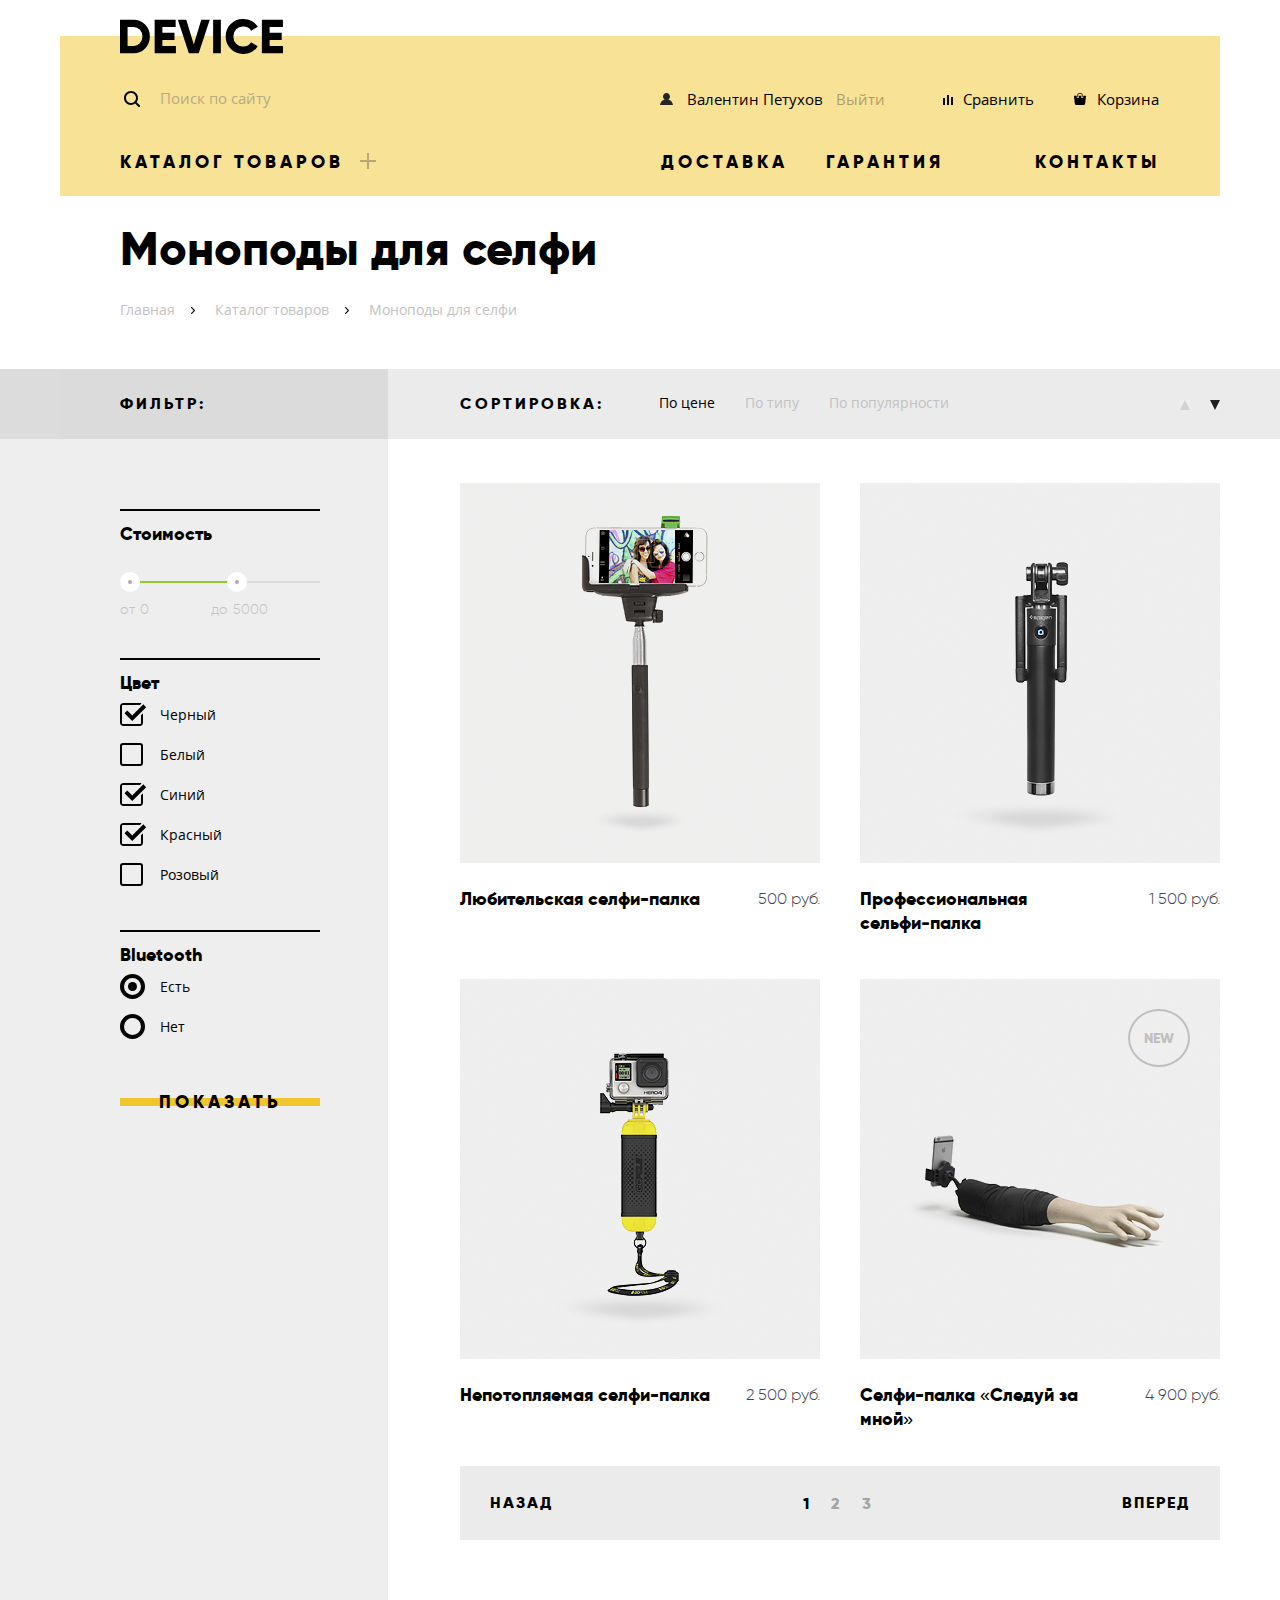
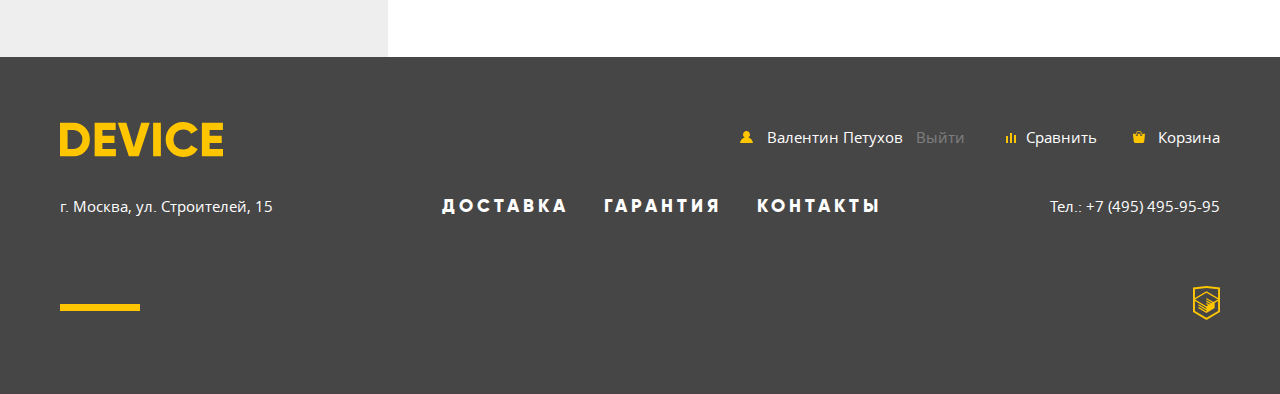
==== inner.html @ afd3cafe "Готовая верстка до PP" ====
<!DOCTYPE html>
<html lang="ru">
	<head>
		<meta charset="UTF-8">
		<meta name="format-detection" content="telephone=no">
		<title>Каталог</title>
		<link rel="stylesheet" href="css/normalize.css">
		<link href="css/style.css" rel="stylesheet">	
	</head>
	<body class="inner-page">
		<div class="wrapper">
			<header class="inner-header">
				<a class="logo" href="index.html"><img src="img/logo.svg" alt="Логотип магазина Device" width="163" height="35"></a>
				<div class="container">
					<div class="search-container">
						<label class="visually-hidden" for="search">Поиск по сайту</label>
						<input class="search" id="search" type="text" placeholder="Поиск по сайту"><!--
						--><a href="#" class="search-button">Найти</a>
					</div>
					<div class="container-1">
						<ul class="user-list">
							<li><a href="#" class="user-name">Валентин Петухов</a></li>
							<li><a href="#" class="logout">Выйти</a></li>
						</ul>
						<a href="#" class="compare">Сравнить</a>
						<a href="#" class="cart">Корзина</a>
					</div>
				</div>
				<nav class="main-nav">
					<ul class="nav-list">
						<li class="nav-item"><a class="first-link">Каталог товаров</a>
							<div class="catalog-container">
								<ul class="catalog-list">
									<li><a href="#">Виртуальная реальность</a></li>
									<li><a href="#">Моноподы для селфи</a></li>
									<li><a href="#">Экшн-камеры</a></li>
								</ul>
								<ul class="catalog-list">
									<li><a href="#">Фитнес-браслеты</a></li>
									<li><a href="#">Умные часы</a></li>
								</ul>
								<ul class="catalog-list">
									<li><a href="#">Квадрокоптеры</a></li>
								</ul>
							</div>
						</li>
						<li class="nav-item"><a href="#">Доставка</a></li>
						<li class="nav-item"><a href="#">Гарантия</a></li>
						<li class="nav-item"><a href="#">Контакты</a></li>
					</ul>
				</nav>
			</header>
		</div>
	<main>
		<div class="wrapper">
			<h1 class="page-title">Моноподы для селфи</h1>
			<ul class="breadcrumbs">
				<li><a href="index.html" class="breadcrumbs-link">Главная</a></li>
				<li><a href="#" class="breadcrumbs-link">Каталог товаров</a></li>
				<li><a class="breadcrumbs-link">Моноподы для селфи</a></li>
			</ul>
		</div>
		<div class="fc-back">
			<div class="fc-container">
					<section class="filter">
							<h2 class="section-title filter-title">Фильтр:</h2>
							<form class="filter-form" action="https://echo.htmlacademy.ru" method="POST">
								<fieldset>
									<legend class="form-legend">Стоимость</legend>
									<div class="range-line">
										<div class="bar"></div>
										<div class="range-toggle range-toggle-min"></div>
										<div class="range-toggle range-toggle-max"></div>
									</div>
									<label class="price-label" for="min-price">от<input class="price-input" id="min-price" type="text" value="0"></label>
									<label class="price-label" for="max-price">до<input class="price-input" id="max-price" type="text" value="5000"></label>
								</fieldset>
								<fieldset>									
									<legend class="form-legend">Цвет</legend>
									<ul class="checkbox-list">
										<li>
											<input type="checkbox" class="visually-hidden filter-input" id="Black" name="Black" checked>
											<label for="Black" class="label-text">Черный</label>
										</li>							
										<li>
											<input type="checkbox" class="visually-hidden filter-input" id="White" name="White">
											<label for="White" class="label-text">Белый</label>
										</li>
										<li>
											<input type="checkbox" class="visually-hidden filter-input" id="Blue" name="Blue" checked>
											<label for="Blue" class="label-text">Синий</label>
										</li>
										<li>
											<input type="checkbox" class="visually-hidden filter-input" id="Red" name="Red" checked>
											<label for="Red" class="label-text">Красный</label>
										</li>
										<li>
											<input type="checkbox" class="visually-hidden filter-input" id="Purple" name="Purple">
											<label for="Purple" class="label-text">Розовый</label>
										</li>
									</ul>
								</fieldset>
								<fieldset>
									<legend class="form-legend">Bluetooth</legend>
									<ul class="radio-list">
										<li>
											<input type="radio" class="visually-hidden filter-input" name="bluetooth" id="yes" value="yes" checked>
											<label for="yes" class="label-text">Есть</label>
										</li>
										<li>
											<input type="radio" class="visually-hidden filter-input" name="bluetooth" id="no" value="no">
											<label for="no" class="label-text">Нет</label>
										</li>
									</ul>
								</fieldset>
								<button class="stylized-elem" type="submit">Показать</button>

							</form>
					</section>
					<section class="products">
						<h2 class="visually-hidden">Каталог</h2>
								<div class="sort-container">
									<h2 class="section-title sort-title">Сортировка:</h2>
									<ul class="sort-list">
										<li><a class="sort-text sort-current">По цене</a></li>
										<li><a class="sort-text">По типу</a></li>
										<li><a class="sort-text">По популярности</a></li>
									</ul>
									<div class="arrow-container">
										<button class="arrow"></button>
										<button class="arrow arrow-down cur-arrow"></button>
									</div>
								</div>
								<ul class="products-list">
									<li class="products-list-item">
										<img src="img/item-1.png" alt="Любительская селфи-палка" width="360" height="380">
										<p>
											<a href="#" class="product-name">Любительская селфи-палка</a>
											<span class="price">500 руб.</span>
										</p>
										<div class="hover-overlay">
											<button type="button" class="stylized-elem">В корзину</button>
											<button type="button" class="hover-overlay-text">Добавить к сравнению</button>
										</div>
									</li>
									<li class="products-list-item">
										<img src="img/item-2.png" alt="Профессиональная сельфи-палка" width="360" height="380">
										<p>
											<a href="#" class="product-name">Профессиональная сельфи&#8209;палка</a>
											<span class="price">1 500 руб.</span>
										</p>
										<div class="hover-overlay">
											<button type="button" class="stylized-elem">В корзину</button>
											<button type="button" class="hover-overlay-text">Добавить к сравнению</button>
										</div>
									</li>
									<li class="products-list-item">
										<img src="img/item-3.png" alt="Непотопляемая селфи-палка" width="360" height="380">
										<p>
											<a href="#" class="product-name">Непотопляемая селфи-палка</a>
											<span class="price">2 500 руб.</span>
										</p>
										<div class="hover-overlay">
											<button type="button" class="stylized-elem">В корзину</button>
											<button type="button" class="hover-overlay-text">Добавить к сравнению</button>
										</div>
									</li>
									<li class="products-list-item new">
										<img src="img/item-4.png" alt="Селфи-палка «Следуй за мной»" width="360" height="380">
										<p>
											<a href="#" class="product-name">Селфи-палка «Следуй за мной»</a>
											<span class="price">4 900 руб.</span>
										</p>
										<div class="hover-overlay">
											<button type="button" class="stylized-elem">В корзину</button>
											<button type="button" class="hover-overlay-text">Добавить к сравнению</button>
										</div>
									</li>
								</ul>
							<div class="page-control-container">
								<button class="page-control-button">Назад</button>
								<ul class="page-control-list">
									<li><a href="#" class="control-text control-text-current">1</a></li>
									<li><a href="#" class="control-text">2</a></li>
									<li><a href="#" class="control-text">3</a></li>
								</ul>
								<button class="page-control-button">Вперед</button>
							</div>


						
					</section>
			</div>
		</div>
	</main>




	<footer class="footer">
		<div class="wrapper">
			<div class="top-row">
				<a href="index.html" class="footer-logo"><img src="img/logo-footer.svg" alt="Логотип магазина Device" width="163" height="35"></a>
				<div class="footer-container">
					<ul class="user-list">
						<li><a href="#" class="user-name">Валентин Петухов</a></li>
						<li><a href="#" class="logout">Выйти</a></li>
					</ul>      
					<a href="#" class="compare-footer footer-text">Сравнить</a>
					<a href="#" class="cart-footer footer-text">Корзина</a>
				</div>
			</div>

			<div class="center-row">
				<address class="footer-text">г. Москва, ул. Строителей, 15</address>
				<ul class="footer-nav">
					<li><a href="#">Доставка</a></li>
					<li><a href="#">Гарантия</a></li>
					<li><a href="#">Контакты</a></li>
				</ul>
				<span class="tel footer-text">Тел.: +7 (495) 495-95-95</span>
			</div>

			<div class="bottom-row">     
				<span class="line"></span>     
				<ul class="social-list">
					<li><a href="#" class="social-item fb">Мы в Facebook</a></li>
					<li><a href="#" class="social-item inst">Мы в Instagram</a></li>
					<li><a href="#" class="social-item tw">Мы в Twitter</a></li>
				</ul>
				<a href="https://htmlacademy.ru/intensive/htmlcss" class="academy-logo"><img src="img/logo-html.svg" alt="Логотип HTML Academy" width="27" height="35"></a>
			</div>
			
		</div>
	</footer>
	<script src="js/script.js"></script>
</body>
</html>
---- css/style.css ----
@font-face {
	font-family: 'gilroyextrabold';
	src: url('../fonts/gilroy/gilroyextrabold-webfont.woff2') format('woff2'),
			 url('../fonts/gilroy/gilroyextrabold-webfont.woff') format('woff');
	font-weight: normal;
	font-style: normal;
}

@font-face {
	font-family: 'gilroylight';
	src: url('../fonts/gilroy/gilroylight-webfont.woff2') format('woff2'),
			 url('../fonts/gilroy/gilroylight-webfont.woff') format('woff');
	font-weight: normal;
	font-style: normal;
}

@font-face {
	font-family: 'open_sanslight';
	src: url('../fonts/sans/opensans-light-webfont.woff2') format('woff2'),
			 url('../fonts/sans/opensans-light-webfont.woff') format('woff');
	font-weight: normal;
	font-style: normal;
}

@font-face {
	font-family: 'open_sansregular';
	src: url('../fonts/sans/opensans-regular-webfont.woff2') format('woff2'),
			 url('../fonts/sans/opensans-regular-webfont.woff') format('woff');
	font-weight: normal;
	font-style: normal;
}

@keyframes shake {
	0%, 100% { transform: translateX(0);}
	10%, 30%, 50%, 70%, 90% {transform: translateX(10px);}
	20%, 40%, 60%, 80% {transform: translateX(-10px);}
}

@keyframes writeus-reveal {
	0% {transform: translateY(2000px);}
	100% {transform: translateY(0);}
}

@keyframes map-reveal {
	0% {transform: translateX(-2000px);}
	60% {transform: translateX(0);}
	80% {transform: translateX(-30px);}
	100% {transform: translateX(0);}
}

img {
	max-width: 100%;
	height: auto;
}

a {
	text-decoration: none;
}

.visually-hidden {
  position: absolute;
  width: 1px;
  height: 1px;
  margin: -1px;
  padding: 0;
  border: 0;
  white-space: nowrap;
  clip-path: inset(100%);
  clip: rect(0 0 0 0);
  overflow: hidden;
}

.wrapper {
	width: 1160px;
	margin: 0 auto;
	padding: 0 20px;
}

.index-body,
.inner-page {
	width: 100%;
	margin: 0;
	padding: 0;
	font-family: "open_sansregular", "Arial", sans-serif;
	font-size: 15px;
	line-height: 30px;
	font-weight: 400;
	color: #464646;
	background-color: #ffffff;
}

.index-header {
	position: relative;
	min-height: 260px;
	margin-top: 36px;
	padding: 0 60px;
	padding-top: 40px;
	background-color: #f7e296;
}

.logo {
	position: absolute;
	top: -17px;
	left: 60px;
}

.logo:hover,
.logo:focus {
	opacity: 0.6;
}

.logo:active {
	opacity: 0.3;
}

.index-header .container {
	display: flex;
	align-items: center;
	margin-bottom: 25px;
}

.container-1 {
	display: flex;
	justify-content: space-between;
	flex-wrap: wrap;
	width: 500px;
	margin-left: auto;
}

.search-container {
	position: relative;
}

.search {
	box-sizing: border-box;
	position: relative;
	width: 440px;
	height: 46px;
	padding: 6px 40px;
	padding-right: 100px;
	font-family: "open_sansregular", "Arial", sans-serif;
	font-size: 15px;
	line-height: 30px;
	font-weight: 400;
	color: #000000;
	background: url(../img/search.svg) 4px 15px no-repeat, transparent;
	border: none;
	border-bottom: 2px solid transparent;
}

.search::-webkit-input-placeholder {
	opacity: 0.5; 
}

.search:-ms-input-placeholder {
	opacity: 0.5; 
}

.search::-moz-placeholder {
	opacity: 0.5; 
}

.search:-moz-placeholder {
	opacity: 0.5; 
}

.search:hover::-webkit-input-placeholder {
	 opacity: 1; 
}

.search:hover:-ms-input-placeholder {
	opacity: 1; 
}

.search:hover::-moz-placeholder {
	opacity: 1; 
}

.search:hover:-moz-placeholder {
	opacity: 1; 
} 

.search-button {
	position: absolute;
	bottom: 0;
	right: 0;
	visibility: hidden;
	display: inline-block;
	padding: 7px 19px;
	color: #000000;
	background: transparent;
	border: 2px solid #000000;
	border-bottom-color: transparent; 
}

.search:focus {
	border-color: #000000;
}

.search:focus + .search-button {
	visibility: visible;
}

.search-button:hover {
	color: #ffffff;
	background: #000000;
}

.search-button:active {
	color: #4d4d4d;
}

.compare {
	position: relative;
	margin-right: 40px;
	margin-left: auto;
	padding: 7px 0 7px 19px;
	padding-left: 20px;
	color: #000000;
}

.compare::before {
	content: "";
	position: absolute;
	top: 18px;
	left: 0;
	width: 10px;
	height: 10px;
	background: url(../img/compare.svg) no-repeat;
}

.enter {
	position: relative;
	padding: 7px 0 7px 19px;
	padding-left: 27px;
	color: #000000;
}

.enter::before {
	content: "";
	position: absolute;
	top: 16px;
	left: 0;
	width: 13px;
	height: 12px;
	background: url(../img/user.svg) no-repeat;
}

.cart {
	font: inherit;
	position: relative;
	padding: 7px 1px 7px 19px;
	padding-left: 23px;
	color: #000000;
}

.cart::before {
	content: "";
	position: absolute;
	top: 16px;
	left: 0;
	width: 12px;
	height: 12px;
	background: url(../img/cart.svg) no-repeat;
}

.container-1 .compare:hover,
.container-1 .cart:hover,
.container-1 .enter:hover,
.container-1 .compare:focus,
.container-1 .cart:focus,
.container-1 .enter:hover {
	opacity: 0.6;
}

.container-1 .compare:active,
.container-1 .cart:active,
.container-1 .enter:hover {
	opacity: 0.3;
}

.nav-list {
	display: flex;
	justify-content: space-between;
	margin: 0;
	padding: 0;
	list-style: none;
}

.nav-item > a {
	margin: 0;
	padding: 0;
	font-family: "gilroyextrabold", "Arial", sans-serif;
	font-size: 18px;
	line-height: 24px;
	font-weight: 400;	
	letter-spacing: 4px;
	text-transform: uppercase;
	color: #000000;
}

.nav-list .nav-item:nth-child(2) {
	margin-left: auto;
	margin-right: 38px;
}

.nav-list .nav-item:last-child {
	margin-left: 91px;
}

.nav-list .first-link {
	position: relative;
	padding-right: 32px;
	cursor: pointer;
}

.nav-list .first-link::before {
	content: "";
	position: absolute;
	top: 8px;
	right: 0;
	width: 16px;
	height: 2px;
	background-color: #b8a974;
}

.nav-list .first-link::after {
	content: "";
	position: absolute;
	top: 8px;
	right: 0;
	width: 16px;
	height: 2px;
	background-color: #b8a974;
	transform: rotate(90deg);
}

.nav-list .nav-item {
	position: relative;
}

.catalog-container {
	box-sizing: border-box;
	display: none;
	/* display: flex; */
	flex-wrap: wrap;
	position: absolute;
	top: 39px;
	left: -60px;
	width: 1160px;
	margin: 0;
	padding: 0 59px 40px 59px;
	background: #f7e296;
	z-index: 10;
}

.catalog-container-show {
	display: flex;
}

/* .first-link:hover + .catalog-container, */
.catalog-container:hover {
	/* display: none; */
	/* background: red; */
}

.catalog-list {
	margin: 0;
	margin-right: 60px;
	padding: 0;
	list-style: none;
}

.catalog-list a {
	margin: 0;
	padding: 0;	
	font-size: 15px;
	line-height: 36px;
	font-weight: 400;
	color: #000000;
	text-transform: none;
}

.nav-list a:hover,
.nav-list a:focus {
	opacity: 0.5;
}

.nav-list a:active {
	opacity: 0.2;
}

.slider-wrapper {	
	position: relative;
	padding-top: 480px;
}

.slider {
	position: absolute;
	top: -95px;
	left: 20px;
	width: 1160px;
	min-height: 490px;
}

.slider-list {
	margin: 0;
	padding: 0;
}



.slider-item {
	display: none;
	justify-content: space-between;
	align-items: flex-start;
	padding: 0 60px;
}

.slider-item:last-child .slider-img	{
	padding-top: 45px;
}

.slider-content	{
	position: relative;
	width: 500px;
	/* margin-left: auto; */
}

.slider-content::before {
	content: "";
	position: absolute;
	top: 20px;
	left: 0;
	width: 100px;
	height: 7px;
	background-color: #ffffff;
}

.slide-number {
	position: absolute;
	top: -30px;
	right: -5px;
	margin: 0;
	padding: 0;
	font-family: "gilroyextrabold", "Arial", sans-serif;
	font-size: 179px;
	line-height: 179px;
	font-weight: 400;
	color: #ffffff;
}

.slider-controls {
	position: absolute;
	bottom: 165px;
	right: 80px;
	/* z-index: 1; */
}

.slider-indicator {
	box-sizing: border-box;
	display: inline-block;
	position: relative;
	width: 12px;
	height: 12px;
	font-size: 0;
	background: #ffffff;
	border: 1px solid #000000;
	border-radius: 50%;
	cursor: pointer;
}

#slide-1:checked ~ .slider-controls .slider-indicator:nth-child(1)::before,
#slide-2:checked ~ .slider-controls .slider-indicator:nth-child(2)::before,
#slide-3:checked ~ .slider-controls .slider-indicator:nth-child(3)::before {
	content: "";
	position: absolute;
	top: 2px;
	left: 2px;
	width: 4px;
	height: 4px;
	background: transparent;
	border: 1px solid #000000;
	border-radius: 50%;
}

#slide-1:checked ~ .slider-list .slider-item:nth-child(1),
#slide-2:checked ~ .slider-list .slider-item:nth-child(2),
#slide-3:checked ~ .slider-list .slider-item:nth-child(3) {
	display: flex;
}

.slider-indicator:not(:last-child) {
	margin-right: 20px;
}

.lead-text {
	position: relative;
	margin: 0;
	margin-top: 60px;
	margin-bottom: 20px;
	padding: 0;
	font-family: "gilroyextrabold", "Arial", sans-serif;
	font-size: 47px;
	line-height: 56px;
	font-weight: 400;
	color: #000000;
}

.slider-text {
	width: 480px;
	margin: 0;
	margin-bottom: 35px;
	padding: 0;
	font-family: "gilroylight", "Arial", sans-serif;
}

.slider-tabl-row:first-child {
	font-family: "gilroylight", "Arial", sans-serif;
	font-size: 36px;
	line-height: 48px;
	font-weight: 400;
	color: #000000;
}

.slider-tabl {
	margin-top: 65px;
}

.slider-tabl td {
	margin: 0;
	padding: 0;
	padding-bottom: 5px;
}

.slider-tabl-row:last-child {
	font-size: 13px;
	line-height: 20px;
	font-weight: 400;
}

.slider-tabl-row td:first-child,
.slider-tabl-row td:last-child {
	width: 160px;
}

.slider-tabl-row td:nth-child(2) {
	width: 140px;
}

.catalog {
	display: flex;
	flex-wrap: wrap;
	margin: 0;
	margin-bottom: 80px;
	padding: 0;
	list-style: none;
}

.catalog .catalog-item {
	position: relative;
	width: 160px;
	margin-right: 40px;
	margin-bottom: 35px;
}

.catalog-item .catalog-img {
	position: relative;
	width: 160px;
	min-height: 160px; 
	margin: 0;
	margin-bottom: 30px;
	padding: 0;
	background: #f7e296;
}

.catalog .catalog-item:nth-child(6n) {
	margin-right: 0;
}

.catalog-item .catalog-link {
	margin: 0;
	padding: 0;
	font-family: "gilroyextrabold", "Arial", sans-serif;
	font-size: 18px;
	line-height: 24px;
	font-weight: 400;
	color: #000000;
}

.catalog-item .catalog-img::before {
	content: "";
	position: absolute;
	top: 0;
	left: 0;
	width: 160px;
	height: 160px;
}

.catalog-item:nth-child(1) .catalog-img::before {
	content: "";
	background: url(../img/popular-1.png) center center no-repeat;
}

.catalog-item:nth-child(2) .catalog-img::before {
	content: "";
	background: url(../img/popular-2.png) center center no-repeat;
}

.catalog-item:nth-child(3) .catalog-img::before {
	content: "";
	background: url(../img/popular-3.png) center center no-repeat;
}

.catalog-item:nth-child(4) .catalog-img::before {
	content: "";
	background: url(../img/popular-4.png) center center no-repeat;
}

.catalog-item:nth-child(5) .catalog-img::before {
	content: "";
	background: url(../img/popular-5.png) center center no-repeat;
}

.catalog-item:nth-child(6) .catalog-img::before {
	content: "";
	background: url(../img/poppular-6.png) center center no-repeat;
}

.catalog-item:hover .catalog-img::before,
.catalog-item:focus .catalog-img::before {
	background-color: #f0c52e; 
}

.catalog-item:active .catalog-img {
	background-color: #f0c52e;
}

.catalog-item:active .catalog-img::before{
	opacity: 0.2;
}

.catalog-item:active .catalog-link{
	opacity: 0.2;
}

.service {
	min-height: 400px;
	margin-bottom: 90px;
	background: linear-gradient(to bottom, transparent 100px, #e5e5e5 100px, #e5e5e5 388px, transparent 388px);
}

.service .wrapper {
	display: flex;
	justify-content: space-between;
}

.service-slider {
	box-sizing: border-box;
	width: 284px;
	margin: 0;
	padding: 80px 0 70px 0;
	border-right: 7px solid #000000;
	list-style: none;
}

.service-slider .service-slider-item {
	margin: 0;
	margin-bottom: 20px;
	padding: 0;
}

.service-label {
	display: inline-block;
	position: relative;
	min-width: 160px;
	margin: 0;
	padding: 0;
	padding: 8px 0 8px 0;
	font-family: "gilroyextrabold", "Arial", sans-serif;
	font-size: 15px;
	line-height: 24px;
	font-weight: 400;
	letter-spacing: 4px;
	text-align: center;
	text-transform: uppercase;
	background: transparent;
	color: #000000;	
	cursor: pointer;
	z-index: 1;
}

.service-label::before,
.service-label::after {
	content: "";
	position: absolute;
	top: 16px;
	bottom: 0;
	left: 0;
	width: 100%;
	height: 8px;
	background: #f0c52e;	
	transition: top 0.1s linear, height 0.1s linear;
	z-index: -1;
}

.service-label:hover::before {
	top: 0;
	height: 20px;
}

.service-label:hover::after {
	top: 20px;
	height: 20px;
}

.toggle-1:checked ~ .service-slider label[for="delivery"] {
	background: transparent;
	color: #f7e184;
}

.toggle-1:checked ~ .service-slider li:nth-child(1) {
	background-color: #000000;
}

.toggle-2:checked ~ .service-slider label[for="warranty"] {
	background: transparent;
	color: #f7e184;
}

.toggle-2:checked ~ .service-slider li:nth-child(2) {
	background-color: #000000;
}

.toggle-3:checked ~ .service-slider label[for="credit"] {
	background: transparent;
	color: #f7e184;
}

.toggle-3:checked ~ .service-slider li:nth-child(3) {
	background-color: #000000;
}

.toggle-1:checked ~ .service-slider label[for="delivery"]::before,
.toggle-1:checked ~ .service-slider label[for="delivery"]::after,
.toggle-2:checked ~ .service-slider label[for="warranty"]::before,
.toggle-2:checked ~ .service-slider label[for="warranty"]::after,
.toggle-3:checked ~ .service-slider label[for="credit"]::before,
.toggle-3:checked ~ .service-slider label[for="credit"]::after {
	background-color: transparent;
}

.service-slide {
	display: none;
	width: 760px;
	margin: 0;
	padding: 0;
	padding-top: 70px;
}

.title {
	margin: 0;
	margin-bottom: 32px;
	padding: 0;
	font-family: "gilroyextrabold", "Arial", sans-serif;
	font-size: 47px;
	line-height: 48px;
	font-weight: 400;
	color: #000000;
}

.service-slide .service-text {
	width: 445px;
	margin: 0;
	padding: 0;
	font-size: 15px;
	line-height: 30px;
	color: #464646;
}

.service-slide-1 {
 background: url(../img/delivery.png) 560px center no-repeat;
}

.service-slide-2 {
	background: url(../img/warranty.png) 535px center no-repeat;
}

.service-slide-3 {
	background: url(../img/credit.png) 530px center no-repeat;
}

.toggle-1:checked ~ .service-slide-1,
.toggle-2:checked ~ .service-slide-2,
.toggle-3:checked ~ .service-slide-3 {
	display: block;
}

.partners-list {
	display: flex;
	justify-content: space-between;
	margin: 0;
	margin-bottom: 90px;
	padding: 0;
	list-style: none;
}

.partners-list .partners-list-item:nth-child(1):hover,
.partners-list .partners-list-item:nth-child(1):focus {
	background: url(../img/logo-1.png) 0 0  no-repeat;
}

.partners-list .partners-list-item:nth-child(2):hover,
.partners-list .partners-list-item:nth-child(2):focus {
	background: url(../img/logo-2.png) 0 0 no-repeat;
}

.partners-list .partners-list-item:nth-child(3):hover,
.partners-list .partners-list-item:nth-child(3):focus {
	background: url(../img/logo-3.png) 0 0 no-repeat;
}

.partners-list .partners-list-item:nth-child(4):hover,
.partners-list .partners-list-item:nth-child(4):focus {
	background: url(../img/logo-4.png) 0 0 no-repeat;
}

.partners-list-item .partners-img:hover,
.partners-list-item .partners-img:focus  {
	opacity: 0;
}

.info-container {
	position: relative;
	display: flex;
	/* justify-content: space-between; */
}

.about {
	position: relative;
	width: 480px;
	padding-top: 55px;
}

.about::before {
	content: "";
	position: absolute;
	top: 0;
	left: 0;
	width: 80px;
	height: 7px;
	background-color: #000000;
}

.text {
	margin: 0;
	margin-bottom: 30px;
	padding: 0;
	font-family: "gilroylight", "Arial", sans-serif;
	font-size: 15px;
	line-height: 30px;
	color: #464646;
}

.delserv-list {
	margin: 50px 0 60px 0;
	padding: 0;
	list-style: none;
}

.delserv-list li {
	position: relative;
	margin: 0;
	margin-bottom: 3px;
	padding: 0;
	padding-left: 35px;
}

.delserv-list li::before {
	content: "";
	position: absolute;
	top: 16px;
	left: 1px;
	width: 8px;
	height: 8px;
	background-color: #e6e6e6;
	border-radius: 50%;
}

.delserv-list li::after {
	content: "";
	position: absolute;
	top: 18px;
	left: 3px;
	width: 4px;
	height: 4px;
	background-color: #ffffff;
	border-radius: 50%;
}

.delserv-list .bold-text {
	font-family: "gilroyextrabold", "Arial", sans-serif;
	font-size: 16px;
	line-height: 40px;
	font-weight: 400;
	color: #000000;
}

.stylized-elem {
	position: relative;
	display: inline-block;
	min-width: 260px;
	margin: 0;
	padding: 0;
	padding: 8px 0;
	font-family: "gilroyextrabold", "Arial", sans-serif;
	font-size: 18px;
	line-height: 24px;
	font-weight: 400;
	letter-spacing: 4px;
	text-align: center;
	text-transform: uppercase;
	color: #000000;
	background: transparent;
	border: none;
	cursor: pointer;	
	z-index: 1;
}
/* background: rgba(238, 238, 238, 0.6); */

.stylized-elem::before,
.stylized-elem::after {
	content: "";
	position: absolute;
	top: 16px;
	bottom: 0;
	left: 0;
	width: 100%;
	height: 8px;
	background: #f0c52e;	
	transition: top 0.1s linear, height 0.1s linear;
	z-index: -1;
}

.stylized-elem:hover::before {
	top: 0;
	height: 20px;
}

.stylized-elem:hover::after {
	top: 20px;
	height: 20px;
}

/* @keyframes shake {
	0%, 100% {
		-webkit-transform: translateX(0px);
		        transform: translateX(0px);
	}
	10%, 30%, 50%, 70%, 90% {
		-webkit-transform: translateX(10px);
		        transform: translateX(10px);
	} 
	20%, 40%, 60%, 80% {
		-webkit-transform: translateX(-10px);
		        transform: translateX(-10px);
	}
} */

.slider-item .stylized-elem {
	min-width: 220px;
}

.form-writeus .stylized-elem {
	min-width: 200px;
}

.filter-form .stylized-elem {
	min-width: 200px;
}

.hover-overlay .stylized-elem {
	margin: 0 auto;
	min-width: 200px;
}

.contacts {
	position: relative;
	width: 560px;
	margin-bottom: 75px;
	margin-left: auto;
	padding-top: 55px;
}

.contacts::before {
	content: "";
	position: absolute;
	top: 0;
	left: 0;
	width: 80px;
	height: 7px;
	background-color: #000000;
}

.contacts .text:last-of-type{
	margin-bottom: 35px;
}

.minimap {
	width: 560px;
	height: 222px;
	margin-bottom: 69px;
	background: url(../img/map.jpg) no-repeat;
	cursor: pointer;
}

.modal {
	display: none;
	/* display: block; */
	box-sizing: border-box;
	position: absolute;
	box-shadow: 0 8px 16px -10px rgba(0, 0, 0, 0.8);
	z-index: 10;
}

.modal-show {
	display: block;
}

.modal-writeus.modal-show {
	animation-name: writeus-reveal; 
	animation-duration: .6s;
}

.modal-writeus.modal-error {
	animation-name: shake;
	animation-duration: .5s;
}

.modal-writeus {
	top: 1060px;
	left: 50%;
	width: 960px;
	margin: 0;
	margin-left: -480px;
	padding: 80px 100px;
	background: #ffffff;
}



.modal-close {
	position: absolute;
	top: 20px;
	right: 20px;
	width: 55px;
	height: 55px;
	margin: 0;
	padding: 0;
	font-size: 0;
	background-color: #f7e296;
	border: none;
	border-radius: 50%;
	cursor: pointer;
}

.modal-close::before {
	content: "";
	position: absolute;
	top: 27px;
	left: 17px;
	width: 22px;
	height: 2px;
	background-color: #ffffff;
	transform: rotate(45deg);
}

.modal-close::after {
	content: "";
	position: absolute;
	top: 27px;
	left: 17px;
	width: 22px;
	height: 2px;
	background-color: #ffffff;
	transform: rotate(-45deg);
}

.modal-close:hover,
.modal-close:focus {
	background-color: #f0c52e;
}

.modal-close:active {
	opacity: 0.3;
}

.form-container {
	display: flex;
	justify-content: space-between;
}

.form-column {
	width: 360px;
}

.form-label {
	margin: 0;
	margin-bottom: 8px;
	padding: 0;
	font-family: "gilroyextrabold", "Arial", sans-serif;
	font-size: 18px;
	line-height: 24px;
	font-weight: 400;
	color: #000000;
}

.form-input {
	box-sizing: border-box;
	width: 360px;
	margin: 0;
	margin-bottom: 35px;
	padding: 15px 20px;
	font-family: inherit;
	font-size: 14px;
	line-height: 18px;
	font-weight: 400;
	color: #464646;
	background-color: #f2f2f2;
	border: none;
}

.form-letter {
	box-sizing: border-box;
	width: 100%;
	min-height: 155px;
	margin: 0;
	margin-bottom: 50px;
	padding: 15px 20px;
	font-family: inherit;
	font-size: 14px;
	line-height: 18px;
	font-weight: 400;
	color: #464646;
	background-color: #f2f2f2;
	border: none;
	resize: none;
	overflow: auto;
}

.form-input:hover,
.form-letter:hover {
	background-color: #ebebeb;
}

.form-input:focus,
.form-letter:focus {
	background-color: #ffffff;
	outline: 3px solid #f7e296;
}

.form-input:invalid {
	background-color: #f6dada;
}

.modal-map {
	/* position: absolute; */
	top: 50px;
	left: 50%;
	margin: 0;
	margin-left: -480px;
	padding: 0;
	width: 960px;
	min-height: 560px;
	background: url(../img/map-big.png) no-repeat;
	overflow: hidden;
}

.modal-map.modal-show {
	animation-name: map-reveal;
	animation-duration: .8s;
}

.modal-map iframe {

	border: none;
}

.footer {
	padding: 65px 0;
	background-color: #464646; 
}

.footer .wrapper {
	display: flex;
	justify-content: space-between;
	flex-direction: column;
}

.top-row {
	display: flex;
	flex-wrap: wrap;
	justify-content: space-between;
	margin-bottom: 25px;
}

.footer-container {
	display: flex;
	justify-content: space-between;
	min-width: 326px;
}

.enter-list {
	margin: 0;
	padding: 0;
	list-style: none;
}

.enter-footer {
	position: relative;
	padding-left: 27px;
}

.compare-footer {
	position: relative;
	padding-left: 20px;
}

.cart-footer {
	position: relative;
	padding-left: 25px;
}

.enter-footer::before {
	content: "";
	position: absolute;
	top: 4px;
	left: 0;
	width: 13px;
	height: 12px;
	background: url(../img/user-footer.svg) no-repeat;
}

.compare-footer::before {
	content: "";
	position: absolute;
	top: 11px;
	left: 0;
	width: 10px;
	height: 10px;
	background: url(../img/compare-footer.svg) no-repeat;
}

.cart-footer::before {
	content: "";
	position: absolute;
	top: 9px;
	left: 0;
	width: 12px;
	height: 12px;
	background: url(../img/cart-footer.svg) no-repeat;
}

.footer-text {
	margin: 0;
	font: inherit;
	font-style: normal;
	color: #ffffff;
}

.footer-container .footer-text:hover,
.footer-container .footer-text:focus {
	opacity: 0.6;
}

.footer-container .footer-text:active {
	opacity: 0.3;
}

.center-row {
	display: flex;	
	align-items: center;
	flex-wrap: wrap;
	justify-content: space-between;
	margin-bottom: 65px;
}

.tel {
	x-ms-format-detection: none;
}

.footer-nav {
	display: flex;
	justify-content: space-between;
	width: 440px;
	margin: 0;
	padding: 0;
	letter-spacing: 4px;
	list-style: none;
}

.footer-nav a {
	font-family: "gilroyextrabold", "Arial", sans-serif;
	font-size: 18px;
	line-height: 24px;
	font-weight: 400;
	text-transform: uppercase;
	color: #ffffff;
}

.footer-nav a:hover,
.footer-nav a:focus {
	opacity: 0.5;
}

.footer-nav a:active {
	opacity: 0.3;
}

.bottom-row {
	display: flex;
	justify-content: space-between;
	flex-wrap: wrap;
	align-items: center;
	margin: 0;
	padding: 0;
}

.line {
	width: 80px;
	height: 7px;
	background: #ffc600;
}

.social-list {
	display: flex;
	justify-content: space-between;
	width: 145px;
	margin: 0;
	margin-left: -15px;
	padding: 0;	
	list-style: none;
}

.social-item {
	display: block;
	width: 32px;
	height: 32px;
	font-size: 0;	
	border-radius: 50%;
	opacity: 0.5;
}

.social-item:hover,
.social-item:focus {
	opacity: 1;
}

.social-item:active {
	opacity: 0.3;
}

.fb {
	background: url(../img/facebook.png) center center no-repeat;
}

.inst {
	background: url(../img/instagram.png) center center no-repeat;
}

.tw {
	background: url(../img/twitter.png) center center no-repeat;
}

.inner-page .footer-container {
	min-width: 480px;
}

.footer .user-list {
	padding-top: 0;
}

.footer .user-name::before {
	background: url(../img/user-footer.svg) no-repeat;
}

.footer .logout {
	color: #ffffff;
}

.footer .user-name {
	color: #ffffff;
}

.footer .user-name:hover,


.footer-logo:hover,
.footer-logo:focus {
	opacity: 0.6;
}

.footer-logo:active {
	opacity: 0.3;
}

.academy-logo:hover,
.academy-logo:focus {
	opacity: 0.6;
}

.academy-logo:active {
	opacity: 0.3;
}

/* 

Внутренняя страница

*/

.inner-header {
	position: relative;
	min-height: 120px;
	margin-top: 36px;
	padding: 0 60px;
	padding-top: 40px;
	background-color: #f7e296;
}

.inner-header .container {
	display: flex;
	align-items: center;
	margin-bottom: 25px;
}

.user-list {
	display: flex;
	justify-content: space-between;
	min-width: 225px;
	margin: 0;
	padding: 7px 0;	
	padding-right: 5px;
	list-style: none;
}

.user-name {
	display: inline-block;
	position: relative;
	/* min-width: 143px; */
	padding: 0 10px 0 19px;
	padding-left: 27px;
	color: #000000;
}

.user-name::before {
	content: "";
	position: absolute;
	top: 9px;
	left: 0;
	width: 13px;
	height: 12px;
	background: url(../img/user.svg) no-repeat;
}

.user-name:hover,
.user-name:focus {
	opacity: 0.6;
}

.user-name:active {
	opacity: 0.3;
}

.logout {
	/* padding: 7px 0; */
	color: #000000;
	opacity: 0.3;
}

.logout:hover,
.logout:focus {
	opacity: 1;
}

.logout:active {
	opacity: 0.6;
}

.page-title {
	margin: 30px 0;
	margin-bottom: 20px;
	margin-left: 60px;
	padding: 0;
	font-family: "gilroyextrabold", "Arial", sans-serif;
	font-size: 47px;
	font-weight: 400;
	line-height: 48px;
	color: #000000;
}

.breadcrumbs {
	display: flex;
	margin: 0;
	margin-bottom: 45px;
	margin-left: 60px;
	padding: 0;
	list-style: none;
}

.breadcrumbs li:not(:last-child) {
	position: relative;
	margin: 0;
	margin-right: 20px;
	padding: 0;
	padding-right: 20px;
}

.breadcrumbs li:not(:last-child)::after {
	content: "";
	position: absolute;
	top: 13px;
	right: 0;
	width: 4px;
	height: 7px;
	background: url(../img/nav-arrow.png) no-repeat;
}

.breadcrumbs-link {
	margin: 0;
	padding: 0;
	font-size: 14px;
	line-height: 24px;
	font-weight: 400;
	color: #c3c2c2;
}

.breadcrumbs a[href]:hover,
.breadcrumbs a[href]:focus {
	color: #7a7a7a;
}

.breadcrumbs a[href]:active {
	opacity: 0.1;
}


.fc-back {
	display: flex;
}

.fc-back::before,
.fc-back::after {
	content: "";
	width: 20px;
	/* min-height: 1288px; */
	flex-grow: 1;
	flex-shrink: 0;
}

.fc-back::before {
	background: linear-gradient(to bottom, #dcdcdc 70px, #eeeeee 70px);
}

.fc-back::after {
	background: linear-gradient(to bottom, #ebebeb 70px, transparent 70px);
}


.fc-container{
	display: flex;
	width: 1160px;
	min-height: 1288px;
}




.filter {
	flex-shrink: 0;
	width: 328px;
	margin: 0;
	padding: 0;	
	background-color: #eeeeee;
}

.section-title {
	margin: 0;
	padding: 0;
	font-family: "gilroyextrabold", "Arial", sans-serif; 
	font-size: 16px;
	line-height: 24px;
	font-weight: 400;
	text-transform: uppercase;
	letter-spacing: 3px;
	color: #000000;
}

.filter-back {	
	/* padding-right: 178px; */
	/* background: #dcdcdc; */
	background: linear-gradient(to bottom, #dcdcdc 70px, #efefef 70px);
}

.filter-title {
	/* width: 90px; */
	padding: 23px 0;
	padding-left: 60px;
	background: #dbdbdb;
}

.filter-form {
	width: 200px;
	margin: 0;
	margin-left: auto;
	padding: 0;
	padding-top: 70px;
	padding-right: 68px;
	padding-left: 60px;
}

.filter-form fieldset {
	margin: 0;
	margin-bottom: 35px;
	padding: 0;
	border: none;
}

.filter-form .form-legend {
	position: relative;
	margin: 0;
	padding: 0;
	padding-top: 13px;
	font-family: "gilroyextrabold", "Arial", sans-serif; 
	font-size: 18px;
	line-height: 24px;
	font-weight: 400;
	color: #000000;
}

.filter-form .form-legend::before {
	content: "";
	position: absolute;
	top: 0;
	left: 0;
	width: 200px;
	height: 2px;
	background-color: #000000;
}

.range-line {
	position: relative;
	width: 200px;
	height: 2px;
	margin-top: 35px;
	margin-bottom: 10px;
	background-color:#dbdbdb;
}

.range-toggle {
	position: absolute;
	top: -9px;
	left: 0;
	width: 4px;
	height: 4px;
	background-color: #ababab;
	border: 8px solid #ffffff;
	border-radius: 50%;
}

.range-toggle-min {
	left: 0;
}

.range-toggle-max {
	left: 107px;
}

.range-toggle-min:hover,
.range-toggle-max:hover {
	top: -10px;
	border-width: 9px;
}



.bar {
	width: 118px;
	height: 2px;
	background-color:#91c92f
}

.price-label {
	display: inline-block;
	min-height: 24px;
	font-family: "gilroylight", "Arial", sans-serif; ;
	font-size: 14px;
	line-height: 24px;
	color: #c3c2c2;
}

.price-input {
	min-height: 24px;
	width: 55px;
	margin-right: 10px;
	padding-left: 5px;
	font: inherit;
	color: inherit;
	background: transparent;
	border: none;
}

.checkbox-list {
	margin: 0;
	padding: 0;
	list-style: none;
}

.checkbox-list li {
	margin: 0;
	padding: 0;
}

.label-text {
	position: relative;
	margin: 0;
	padding: 0;
	padding-left: 40px;	
	font-size: 14px;
	line-height: 40px;
	text-align: center;
	color: #000000;
}

.checkbox-list .label-text::before {
	box-sizing: border-box;
	content: "";
	position: absolute;
	top: -2px;
	left: 0;
	width: 23px;
	height: 23px;
	border: 2px solid #000000;
	border-radius: 3px;
}

.checkbox-list input[type="checkbox"]:checked + .label-text::before {
	width: 27px;
	height: 23px;
	background: url("data:image/svg+xml,%3Csvg version='1.1' xmlns='http://www.w3.org/2000/svg' xmlns:xlink='http://www.w3.org/1999/xlink' x='0px' y='0px' width='27px' height='23px' viewBox='0 0 27 23' enable-background='new 0 0 27 23' xml:space='preserve'%3E%3Cg id='Layer_1'%3E%3C/g%3E%3Cg id='Layer_2'%3E%3Cg%3E%3Cpolygon points='7.285,7.486 4.456,10.315 12.239,18.098 26.171,4.166 23.343,1.337 12.239,12.439 '/%3E%3Cpath d='M21,20c0,0.542-0.458,1-1,1H3c-0.542,0-1-0.458-1-1V3c0-0.542,0.458-1,1-1h16.908l1.585-1.585C21.051,0.158,20.545,0,20,0 H3C1.35,0,0,1.35,0,3v17c0,1.65,1.35,3,3,3h17c1.65,0,3-1.35,3-3v-9.829l-2,2V20z'/%3E%3C/g%3E%3C/g%3E%3C/svg%3E") no-repeat;
	border: none;
}

.radio-list {
	margin: 0;
	padding: 0;
	list-style: none;
}

.radio-list .label-text::before {
	content: "";
	position: absolute;
	top: -3px;
	left: 0;
	width: 17px;
	height: 17px;
	background-color: transparent;
	border: 4px solid #000000;
	border-radius: 50%;
}

.radio-list input[type="radio"]:checked + .label-text::after {
	content: "";
	position: absolute;
	top: 5px;
	left: 8px;
	width: 9px;
	height: 9px;
	background-color: #000000;
	border-radius: 50%;
}



.label-text:hover::before,
.label-text:hover::after,
.label-text:focus::before,
.label-text:focus::after {
	opacity: 0.5;
}

.label-text:active::before,
.label-text:active::after {
	opacity: 1;
}

.filter-input:disabled + .label-text::before,
.filter-input:disabled + .label-text::after {
	opacity: 0.3;
}

.products {
	flex-shrink: 0;
	width: 832px;
}

.products-container {
	/* padding-left: 72px; */
}

.sort-back {
	/* background: #ebebeb; */
	/* padding-right: 20px; */
	/* padding-left: 72px; */
}

.sort-container {
	display: flex;
	/* width: 832px; */
	padding: 23px 0 22px 0;
	background: #ebebeb;
}

.sort-title {
	margin-right: 55px;
	margin-left: 72px;
}

.sort-list {
	display: flex;
	justify-content: space-between;
	width: 290px;
	margin: 0;
	margin-top: -5px;
	padding: 0;
	list-style: none;
}

.sort-list .sort-text {
	font: inherit;
	font-size: 14px;
	line-height: 18px;
	color: #c3c2c2;
	cursor: pointer;
}

.sort-text:hover,
.sort-text:focus {
	color: #7a7a7a;
}

.sort-text:active {
	color: #000000;
}

.sort-list .sort-current {
	color: #000000;
}

.arrow-container {
	display: flex;
	justify-content: space-between;
	align-items: center;
	width: 40px;
	margin-left: auto;
}

.arrow {
	margin: 0;
	padding: 0;
	width: 0;
	height: 0;
	font-size: 0;
	border: none;
	border-bottom: 10px solid #d3d2d2;
	border-left: 5px solid transparent;
	border-right: 5px solid transparent;
}

.arrow-down {
	transform: rotate(180deg);
}

.cur-arrow {
	border-bottom-color: #231f20;
}

.arrow:hover,
.arrow:focus {
	border-bottom-color: #a7a5a6;
}

.arrow:active {
	border-bottom-color: #231f20;
}

.products-list {
	display: flex;
	flex-wrap: wrap;
	width: 800px;
	margin: 0;
	margin-left: 32px;
	margin-bottom: 35px;
	padding: 0;
	list-style: none;
}

.products-list li {
	position: relative;
	width: 360px;
	margin-top: 44px;
	margin-left: 40px;
}

.products-list .new::before {
	content: "NEW";
	position: absolute;
	top: 30px;
	right: 30px;
	padding: 15px 14px;
	font-family: "gilroyextrabold", "Arial", sans-serif;
	font-size: 14px;
	line-height: 24px;
	font-weight: 400;
	color: #bfbfbf;
	background: transparent;
	border: 2px solid #bfbfbf;
	border-radius: 50%;
}

.products-list p {
	display: flex;
	margin: 0;
	padding: 0;
	padding-top: 15px;
}

.product-name {
	/* display: inline-block; */
	margin: 0;
	padding: 0;
	width: 260px;
	font-family: "gilroyextrabold", "Arial", sans-serif;
	font-size: 18px;
	line-height: 24px;
	font-weight: 400;
	color: #000000;
	word-break: normal;
}

.price {
	margin: 0;
	margin-left: auto;
	padding: 0;
	font-family: "gilroylight", "Arial", sans-serif;
	font-size: 16px;
	line-height: 24px;
	font-weight: 400;
	color: #464646;
}

.hover-overlay {
	box-sizing: border-box;
	display: none;
	flex-direction: column;
	justify-content: center;
	position: absolute;
	top: 0;
	left: 0;
	width: 100%;
	height: 380px;
	padding: 0 80px;
	padding-top: 35px;
	background: rgba(238, 238, 238, 0.6);
}

.products-list-item:hover > .hover-overlay {
	display: flex;
}

.hover-overlay-text {
	margin: 0 auto;
	padding: 0;
	font: inherit;
	font-size: 13px;
	line-height: 36px;
	text-align: center;
	color: rgba(0, 0, 0, 0.5);
	border: none;
	background: transparent;
}

.hover-overlay-text:hover,
.hover-overlay-text:focus {
	color: #000000;
}

.hover-overlay-text:active {
	color: rgba(0, 0, 0, 0.3);
}

.page-control-container {
	display: flex;
	justify-content: space-between;
	align-items: center;
	width: 760px;
	margin-left: 72px;
	margin-bottom: 75px;
	background: #ebebeb;
}

.page-control-button {
	margin: 0;
	padding: 25px 30px;
	font-family: "gilroyextrabold", "Arial", sans-serif;
	font-size: 16px;
	line-height: 24px;
	letter-spacing: 2px;
	font-weight: 400;
	text-transform: uppercase;
	color: #000000;
	background: transparent;
	border: none;
}

.page-control-button:hover,
.page-contol-button:focus {
	background: #d9d9d9;
}

.page-control-button:active {
	color: #a4a4a4;
}

.page-control-list {
	display: flex;
	justify-content: space-between;
	margin: 0;
	padding: 0;
	min-width: 90px;
	list-style: none;
}

.page-control-list li {
	margin: 0;
	/* padding: 0 10px; */
}

.page-control-list .control-text {
	margin: 0;
	padding: 0;
	padding: 0 10px;
	font-family: "gilroyextrabold", "Arial", sans-serif;
	font-size: 16px;
	line-height: 24px;
	letter-spacing: 2px;
	font-weight: 400;
	color: #a4a4a4;
}

.page-control-list .control-text-current {
	color: #000000;
}

.control-text:hover,
.control-text:focus {
	color: #7a7a7a;
}

.control-text:active {
	color: #000000;
}
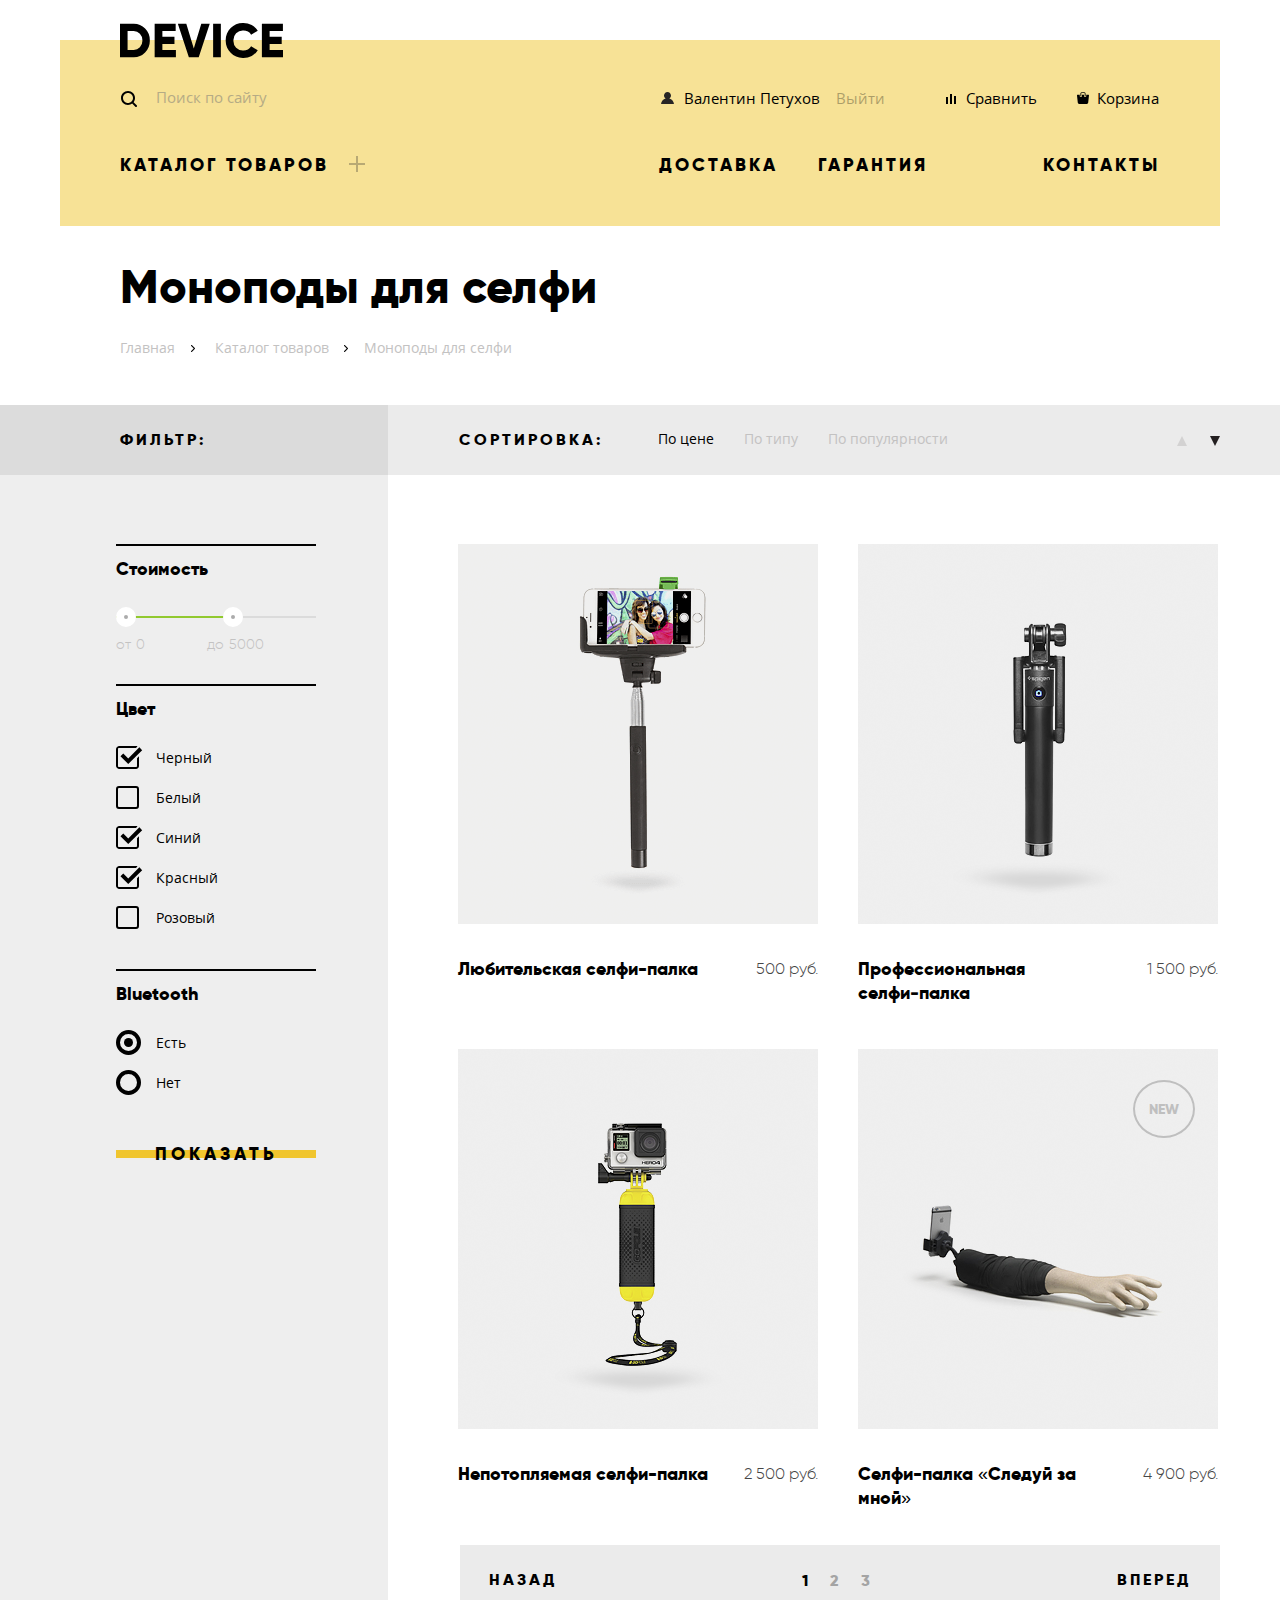
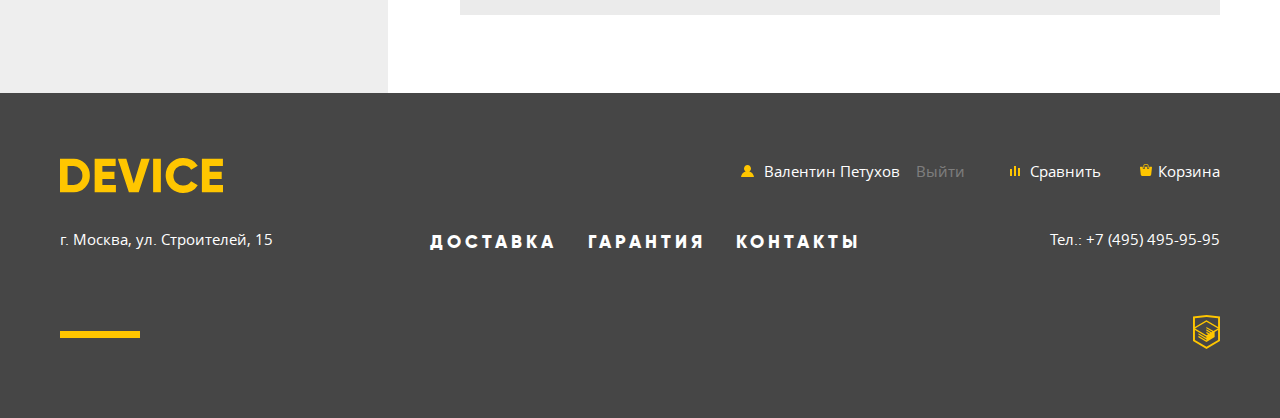
==== commit 260bc4e0: "Подогнанный под макет" ====
--- a/inner.html
+++ b/inner.html
@@ -144,9 +144,9 @@
 										</div>
 									</li>
 									<li class="products-list-item">
-										<img src="img/item-2.png" alt="Профессиональная сельфи-палка" width="360" height="380">
-										<p>
-											<a href="#" class="product-name">Профессиональная сельфи&#8209;палка</a>
+										<img src="img/item-2.png" alt="Профессиональная селфи-палка" width="360" height="380">
+										<p>
+											<a href="#" class="product-name">Профессиональная селфи&#8209;палка</a>
 											<span class="price">1 500 руб.</span>
 										</p>
 										<div class="hover-overlay">
--- a/css/style.css
+++ b/css/style.css
@@ -91,10 +91,10 @@
 
 .index-header {
 	position: relative;
-	min-height: 260px;
-	margin-top: 36px;
+	min-height: 264px;
+	margin-top: 40px;
 	padding: 0 60px;
-	padding-top: 40px;
+	padding-top: 35px;
 	background-color: #f7e296;
 }
 
@@ -116,7 +116,7 @@
 .index-header .container {
 	display: flex;
 	align-items: center;
-	margin-bottom: 25px;
+	margin-bottom: 28px;
 }
 
 .container-1 {
@@ -136,14 +136,14 @@
 	position: relative;
 	width: 440px;
 	height: 46px;
-	padding: 6px 40px;
+	padding: 6px 36px;
 	padding-right: 100px;
 	font-family: "open_sansregular", "Arial", sans-serif;
 	font-size: 15px;
 	line-height: 30px;
 	font-weight: 400;
 	color: #000000;
-	background: url(../img/search.svg) 4px 15px no-repeat, transparent;
+	background: url(../img/search.svg) 1px 16px no-repeat, transparent;
 	border: none;
 	border-bottom: 2px solid transparent;
 }
@@ -250,7 +250,7 @@
 	font: inherit;
 	position: relative;
 	padding: 7px 1px 7px 19px;
-	padding-left: 23px;
+	padding-left: 20px;
 	color: #000000;
 }
 
@@ -284,6 +284,7 @@
 	justify-content: space-between;
 	margin: 0;
 	padding: 0;
+	padding-top: 1px;
 	list-style: none;
 }
 
@@ -294,14 +295,14 @@
 	font-size: 18px;
 	line-height: 24px;
 	font-weight: 400;	
-	letter-spacing: 4px;
+	letter-spacing: 3px;
 	text-transform: uppercase;
 	color: #000000;
 }
 
 .nav-list .nav-item:nth-child(2) {
-	margin-left: auto;
-	margin-right: 38px;
+	margin-left: 270px;
+	margin-right: 15px;
 }
 
 .nav-list .nav-item:last-child {
@@ -310,7 +311,7 @@
 
 .nav-list .first-link {
 	position: relative;
-	padding-right: 32px;
+	padding-right: 36px;
 	cursor: pointer;
 }
 
@@ -349,7 +350,7 @@
 	left: -60px;
 	width: 1160px;
 	margin: 0;
-	padding: 0 59px 40px 59px;
+	padding: 8px 59px 33px 59px;
 	background: #f7e296;
 	z-index: 10;
 }
@@ -365,8 +366,9 @@
 }
 
 .catalog-list {
-	margin: 0;
-	margin-right: 60px;
+	min-width: 144px;
+	margin: 0;
+	margin-right: 56px;
 	padding: 0;
 	list-style: none;
 }
@@ -392,12 +394,12 @@
 
 .slider-wrapper {	
 	position: relative;
-	padding-top: 480px;
+	padding-top: 481px;
 }
 
 .slider {
 	position: absolute;
-	top: -95px;
+	top: -98px;
 	left: 20px;
 	width: 1160px;
 	min-height: 490px;
@@ -417,8 +419,21 @@
 	padding: 0 60px;
 }
 
+.slider-item:first-child .slider-img {
+	margin-left: 30px;
+	margin-top: -12px;
+}
+
+.slider-item:nth-child(2) .slider-img {
+	margin-left: 56px;
+}
+
 .slider-item:last-child .slider-img	{
-	padding-top: 45px;
+	padding-top: 53px;
+}
+
+.slider-item:last-child {
+	padding-left: 31px;
 }
 
 .slider-content	{
@@ -439,8 +454,8 @@
 
 .slide-number {
 	position: absolute;
-	top: -30px;
-	right: -5px;
+	top: -25px;
+	right: -9px;
 	margin: 0;
 	padding: 0;
 	font-family: "gilroyextrabold", "Arial", sans-serif;
@@ -452,9 +467,8 @@
 
 .slider-controls {
 	position: absolute;
-	bottom: 165px;
-	right: 80px;
-	/* z-index: 1; */
+	bottom: 151px;
+	right: 82px;
 }
 
 .slider-indicator {
@@ -491,14 +505,14 @@
 }
 
 .slider-indicator:not(:last-child) {
-	margin-right: 20px;
+	margin-right: 18px;
 }
 
 .lead-text {
 	position: relative;
 	margin: 0;
-	margin-top: 60px;
-	margin-bottom: 20px;
+	margin-top: 67px;
+	margin-bottom: 19px;
 	padding: 0;
 	font-family: "gilroyextrabold", "Arial", sans-serif;
 	font-size: 47px;
@@ -508,11 +522,19 @@
 }
 
 .slider-text {
-	width: 480px;
-	margin: 0;
-	margin-bottom: 35px;
+	width: 490px;
+	margin: 0;
+	margin-bottom: 42px;
 	padding: 0;
 	font-family: "gilroylight", "Arial", sans-serif;
+}
+
+.slider-item:nth-child(2) .slider-text {
+	width: 450px;
+}
+
+.slider-item:last-child .slider-text {
+	width: 465px;
 }
 
 .slider-tabl-row:first-child {
@@ -524,7 +546,7 @@
 }
 
 .slider-tabl {
-	margin-top: 65px;
+	margin-top: 48px;
 }
 
 .slider-tabl td {
@@ -541,7 +563,7 @@
 
 .slider-tabl-row td:first-child,
 .slider-tabl-row td:last-child {
-	width: 160px;
+	width: 155px;
 }
 
 .slider-tabl-row td:nth-child(2) {
@@ -552,7 +574,7 @@
 	display: flex;
 	flex-wrap: wrap;
 	margin: 0;
-	margin-bottom: 80px;
+	margin-bottom: 44px;
 	padding: 0;
 	list-style: none;
 }
@@ -569,7 +591,7 @@
 	width: 160px;
 	min-height: 160px; 
 	margin: 0;
-	margin-bottom: 30px;
+	margin-bottom: 32px;
 	padding: 0;
 	background: #f7e296;
 }
@@ -579,6 +601,7 @@
 }
 
 .catalog-item .catalog-link {
+	display: inline-block;
 	margin: 0;
 	padding: 0;
 	font-family: "gilroyextrabold", "Arial", sans-serif;
@@ -586,6 +609,10 @@
 	line-height: 24px;
 	font-weight: 400;
 	color: #000000;
+}
+
+.catalog-item:nth-child(2) .catalog-link {
+	width: 120px;
 }
 
 .catalog-item .catalog-img::before {
@@ -604,7 +631,7 @@
 
 .catalog-item:nth-child(2) .catalog-img::before {
 	content: "";
-	background: url(../img/popular-2.png) center center no-repeat;
+	background: url(../img/popular-2.png) center bottom no-repeat;
 }
 
 .catalog-item:nth-child(3) .catalog-img::before {
@@ -646,7 +673,7 @@
 
 .service {
 	min-height: 400px;
-	margin-bottom: 90px;
+	margin-bottom: 82px;
 	background: linear-gradient(to bottom, transparent 100px, #e5e5e5 100px, #e5e5e5 388px, transparent 388px);
 }
 
@@ -659,14 +686,14 @@
 	box-sizing: border-box;
 	width: 284px;
 	margin: 0;
-	padding: 80px 0 70px 0;
+	padding: 80px 0 44px 0;
 	border-right: 7px solid #000000;
 	list-style: none;
 }
 
 .service-slider .service-slider-item {
 	margin: 0;
-	margin-bottom: 20px;
+	margin-bottom: 24px;
 	padding: 0;
 }
 
@@ -676,12 +703,12 @@
 	min-width: 160px;
 	margin: 0;
 	padding: 0;
-	padding: 8px 0 8px 0;
+	padding: 9px 0 8px 0;
 	font-family: "gilroyextrabold", "Arial", sans-serif;
 	font-size: 15px;
 	line-height: 24px;
 	font-weight: 400;
-	letter-spacing: 4px;
+	letter-spacing: 5px;
 	text-align: center;
 	text-transform: uppercase;
 	background: transparent;
@@ -755,12 +782,12 @@
 	width: 760px;
 	margin: 0;
 	padding: 0;
-	padding-top: 70px;
+	padding-top: 74px;
 }
 
 .title {
 	margin: 0;
-	margin-bottom: 32px;
+	margin-bottom: 31px;
 	padding: 0;
 	font-family: "gilroyextrabold", "Arial", sans-serif;
 	font-size: 47px;
@@ -770,7 +797,7 @@
 }
 
 .service-slide .service-text {
-	width: 445px;
+	width: 450px;
 	margin: 0;
 	padding: 0;
 	font-size: 15px;
@@ -778,16 +805,20 @@
 	color: #464646;
 }
 
+.service-slide-3 .service-text {
+	width: 440px;
+}
+
 .service-slide-1 {
- background: url(../img/delivery.png) 560px center no-repeat;
+ background: url(../img/delivery.png) 558px 85px no-repeat;
 }
 
 .service-slide-2 {
-	background: url(../img/warranty.png) 535px center no-repeat;
+	background: url(../img/warranty.png) 541px 61px no-repeat;
 }
 
 .service-slide-3 {
-	background: url(../img/credit.png) 530px center no-repeat;
+	background: url(../img/credit.png) 530px 60px no-repeat;
 }
 
 .toggle-1:checked ~ .service-slide-1,
@@ -800,7 +831,7 @@
 	display: flex;
 	justify-content: space-between;
 	margin: 0;
-	margin-bottom: 90px;
+	margin-bottom: 82px;
 	padding: 0;
 	list-style: none;
 }
@@ -834,6 +865,10 @@
 	position: relative;
 	display: flex;
 	/* justify-content: space-between; */
+}
+
+.info-container .title {
+	margin-bottom: 41px;
 }
 
 .about {
@@ -854,7 +889,7 @@
 
 .text {
 	margin: 0;
-	margin-bottom: 30px;
+	margin-bottom: 32px;
 	padding: 0;
 	font-family: "gilroylight", "Arial", sans-serif;
 	font-size: 15px;
@@ -862,8 +897,12 @@
 	color: #464646;
 }
 
+.about .text:first-of-type {
+	width: 470px;
+}
+
 .delserv-list {
-	margin: 50px 0 60px 0;
+	margin: 66px 0 54px 0;
 	padding: 0;
 	list-style: none;
 }
@@ -871,9 +910,8 @@
 .delserv-list li {
 	position: relative;
 	margin: 0;
-	margin-bottom: 3px;
-	padding: 0;
-	padding-left: 35px;
+	padding: 0;
+	padding-left: 36px;
 }
 
 .delserv-list li::before {
@@ -952,21 +990,6 @@
 	height: 20px;
 }
 
-/* @keyframes shake {
-	0%, 100% {
-		-webkit-transform: translateX(0px);
-		        transform: translateX(0px);
-	}
-	10%, 30%, 50%, 70%, 90% {
-		-webkit-transform: translateX(10px);
-		        transform: translateX(10px);
-	} 
-	20%, 40%, 60%, 80% {
-		-webkit-transform: translateX(-10px);
-		        transform: translateX(-10px);
-	}
-} */
-
 .slider-item .stylized-elem {
 	min-width: 220px;
 }
@@ -987,7 +1010,7 @@
 .contacts {
 	position: relative;
 	width: 560px;
-	margin-bottom: 75px;
+	margin-bottom: 82px;
 	margin-left: auto;
 	padding-top: 55px;
 }
@@ -1003,13 +1026,13 @@
 }
 
 .contacts .text:last-of-type{
-	margin-bottom: 35px;
+	margin-bottom: 40px;
 }
 
 .minimap {
 	width: 560px;
 	height: 222px;
-	margin-bottom: 69px;
+	margin-bottom: 70px;
 	background: url(../img/map.jpg) no-repeat;
 	cursor: pointer;
 }
@@ -1044,6 +1067,7 @@
 	margin: 0;
 	margin-left: -480px;
 	padding: 80px 100px;
+	padding-top: 87px;
 	background: #ffffff;
 }
 
@@ -1106,7 +1130,6 @@
 
 .form-label {
 	margin: 0;
-	margin-bottom: 8px;
 	padding: 0;
 	font-family: "gilroyextrabold", "Arial", sans-serif;
 	font-size: 18px;
@@ -1119,7 +1142,8 @@
 	box-sizing: border-box;
 	width: 360px;
 	margin: 0;
-	margin-bottom: 35px;
+	margin-bottom: 31px;
+	margin-top: 5px;
 	padding: 15px 20px;
 	font-family: inherit;
 	font-size: 14px;
@@ -1135,7 +1159,8 @@
 	width: 100%;
 	min-height: 155px;
 	margin: 0;
-	margin-bottom: 50px;
+	margin-bottom: 30px;
+	margin-top: 5px;
 	padding: 15px 20px;
 	font-family: inherit;
 	font-size: 14px;
@@ -1165,13 +1190,13 @@
 
 .modal-map {
 	/* position: absolute; */
-	top: 50px;
+	top: 35px;
 	left: 50%;
 	margin: 0;
 	margin-left: -480px;
 	padding: 0;
 	width: 960px;
-	min-height: 560px;
+	height: 560px;
 	background: url(../img/map-big.png) no-repeat;
 	overflow: hidden;
 }
@@ -1188,6 +1213,7 @@
 
 .footer {
 	padding: 65px 0;
+	padding-bottom: 60px;
 	background-color: #464646; 
 }
 
@@ -1208,6 +1234,7 @@
 	display: flex;
 	justify-content: space-between;
 	min-width: 326px;
+	margin-top: -2px;
 }
 
 .enter-list {
@@ -1223,12 +1250,12 @@
 
 .compare-footer {
 	position: relative;
-	padding-left: 20px;
+	padding-left: 24px;
 }
 
 .cart-footer {
 	position: relative;
-	padding-left: 25px;
+	padding-left: 21px;
 }
 
 .enter-footer::before {
@@ -1244,8 +1271,8 @@
 .compare-footer::before {
 	content: "";
 	position: absolute;
-	top: 11px;
-	left: 0;
+	top: 10px;
+	left: 4px;
 	width: 10px;
 	height: 10px;
 	background: url(../img/compare-footer.svg) no-repeat;
@@ -1254,8 +1281,8 @@
 .cart-footer::before {
 	content: "";
 	position: absolute;
-	top: 9px;
-	left: 0;
+	top: 8px;
+	left: 3px;
 	width: 12px;
 	height: 12px;
 	background: url(../img/cart-footer.svg) no-repeat;
@@ -1281,19 +1308,25 @@
 	display: flex;	
 	align-items: center;
 	flex-wrap: wrap;
+	margin-bottom: 54px;
+}
+
+.center-row address {
+	margin-top: -6px;
+}
+
+.tel {
+	margin-left: auto;
+	margin-top: -6px;
+	x-ms-format-detection: none;
+}
+
+.footer-nav {
+	display: flex;
 	justify-content: space-between;
-	margin-bottom: 65px;
-}
-
-.tel {
-	x-ms-format-detection: none;
-}
-
-.footer-nav {
-	display: flex;
-	justify-content: space-between;
-	width: 440px;
-	margin: 0;
+	width: 431px;
+	margin: 0;
+	margin-left: 157px;
 	padding: 0;
 	letter-spacing: 4px;
 	list-style: none;
@@ -1319,7 +1352,7 @@
 
 .bottom-row {
 	display: flex;
-	justify-content: space-between;
+	/* justify-content: space-between; */
 	flex-wrap: wrap;
 	align-items: center;
 	margin: 0;
@@ -1335,9 +1368,9 @@
 .social-list {
 	display: flex;
 	justify-content: space-between;
-	width: 145px;
-	margin: 0;
-	margin-left: -15px;
+	width: 143px;
+	margin: 0;
+	margin-left: 428px;
 	padding: 0;	
 	list-style: none;
 }
@@ -1404,6 +1437,11 @@
 	opacity: 0.3;
 }
 
+.academy-logo {
+	margin-left: auto;
+	margin-top: 4px;
+}
+
 .academy-logo:hover,
 .academy-logo:focus {
 	opacity: 0.6;
@@ -1422,16 +1460,17 @@
 .inner-header {
 	position: relative;
 	min-height: 120px;
-	margin-top: 36px;
+	margin-top: 40px;
 	padding: 0 60px;
-	padding-top: 40px;
+	padding-top: 35px;
+	padding-bottom: 31px;
 	background-color: #f7e296;
 }
 
 .inner-header .container {
 	display: flex;
 	align-items: center;
-	margin-bottom: 25px;
+	margin-bottom: 28px;
 }
 
 .user-list {
@@ -1449,7 +1488,7 @@
 	position: relative;
 	/* min-width: 143px; */
 	padding: 0 10px 0 19px;
-	padding-left: 27px;
+	padding-left: 24px;
 	color: #000000;
 }
 
@@ -1457,7 +1496,7 @@
 	content: "";
 	position: absolute;
 	top: 9px;
-	left: 0;
+	left: 1px;
 	width: 13px;
 	height: 12px;
 	background: url(../img/user.svg) no-repeat;
@@ -1488,7 +1527,7 @@
 }
 
 .page-title {
-	margin: 30px 0;
+	margin: 38px 0;
 	margin-bottom: 20px;
 	margin-left: 60px;
 	padding: 0;
@@ -1502,7 +1541,7 @@
 .breadcrumbs {
 	display: flex;
 	margin: 0;
-	margin-bottom: 45px;
+	margin-bottom: 43px;
 	margin-left: 60px;
 	padding: 0;
 	list-style: none;
@@ -1526,6 +1565,11 @@
 	background: url(../img/nav-arrow.png) no-repeat;
 }
 
+.breadcrumbs li:nth-child(2) {
+  margin-right: 16px;
+	padding-right: 19px;
+}
+
 .breadcrumbs-link {
 	margin: 0;
 	padding: 0;
@@ -1612,16 +1656,14 @@
 .filter-form {
 	width: 200px;
 	margin: 0;
-	margin-left: auto;
-	padding: 0;
-	padding-top: 70px;
-	padding-right: 68px;
-	padding-left: 60px;
+	margin-left: 56px;
+	padding: 0;
+	padding-top: 69px;
 }
 
 .filter-form fieldset {
 	margin: 0;
-	margin-bottom: 35px;
+	margin-bottom: 26px;
 	padding: 0;
 	border: none;
 }
@@ -1713,6 +1755,8 @@
 .checkbox-list {
 	margin: 0;
 	padding: 0;
+	padding-top: 17px;
+	padding-bottom: 5px;
 	list-style: none;
 }
 
@@ -1754,6 +1798,8 @@
 .radio-list {
 	margin: 0;
 	padding: 0;
+	padding-top: 17px;
+	padding-bottom: 5px;
 	list-style: none;
 }
 
@@ -1816,14 +1862,13 @@
 
 .sort-container {
 	display: flex;
-	/* width: 832px; */
 	padding: 23px 0 22px 0;
 	background: #ebebeb;
 }
 
 .sort-title {
 	margin-right: 55px;
-	margin-left: 72px;
+	margin-left: 71px;
 }
 
 .sort-list {
@@ -1861,7 +1906,7 @@
 	display: flex;
 	justify-content: space-between;
 	align-items: center;
-	width: 40px;
+	width: 43px;
 	margin-left: auto;
 }
 
@@ -1871,6 +1916,7 @@
 	width: 0;
 	height: 0;
 	font-size: 0;
+	background: transparent;
 	border: none;
 	border-bottom: 10px solid #d3d2d2;
 	border-left: 5px solid transparent;
@@ -1878,6 +1924,7 @@
 }
 
 .arrow-down {
+	margin-left: 20px;
 	transform: rotate(180deg);
 }
 
@@ -1899,9 +1946,10 @@
 	flex-wrap: wrap;
 	width: 800px;
 	margin: 0;
-	margin-left: 32px;
+	margin-left: 30px;
 	margin-bottom: 35px;
 	padding: 0;
+	padding-top: 25px;
 	list-style: none;
 }
 
@@ -1915,8 +1963,8 @@
 .products-list .new::before {
 	content: "NEW";
 	position: absolute;
-	top: 30px;
-	right: 30px;
+	top: 31px;
+	right: 23px;
 	padding: 15px 14px;
 	font-family: "gilroyextrabold", "Arial", sans-serif;
 	font-size: 14px;
@@ -1932,7 +1980,7 @@
 	display: flex;
 	margin: 0;
 	padding: 0;
-	padding-top: 15px;
+	padding-top: 24px;
 }
 
 .product-name {
@@ -1970,7 +2018,7 @@
 	width: 100%;
 	height: 380px;
 	padding: 0 80px;
-	padding-top: 35px;
+	padding-top: 44px;
 	background: rgba(238, 238, 238, 0.6);
 }
 
@@ -1980,6 +2028,7 @@
 
 .hover-overlay-text {
 	margin: 0 auto;
+	margin-top: 4px;
 	padding: 0;
 	font: inherit;
 	font-size: 13px;
@@ -1988,6 +2037,7 @@
 	color: rgba(0, 0, 0, 0.5);
 	border: none;
 	background: transparent;
+	cursor: pointer;
 }
 
 .hover-overlay-text:hover,
@@ -2011,16 +2061,17 @@
 
 .page-control-button {
 	margin: 0;
-	padding: 25px 30px;
+	padding: 23px 29px;
 	font-family: "gilroyextrabold", "Arial", sans-serif;
 	font-size: 16px;
 	line-height: 24px;
-	letter-spacing: 2px;
+	letter-spacing: 3px;
 	font-weight: 400;
 	text-transform: uppercase;
 	color: #000000;
 	background: transparent;
 	border: none;
+	cursor: pointer;
 }
 
 .page-control-button:hover,
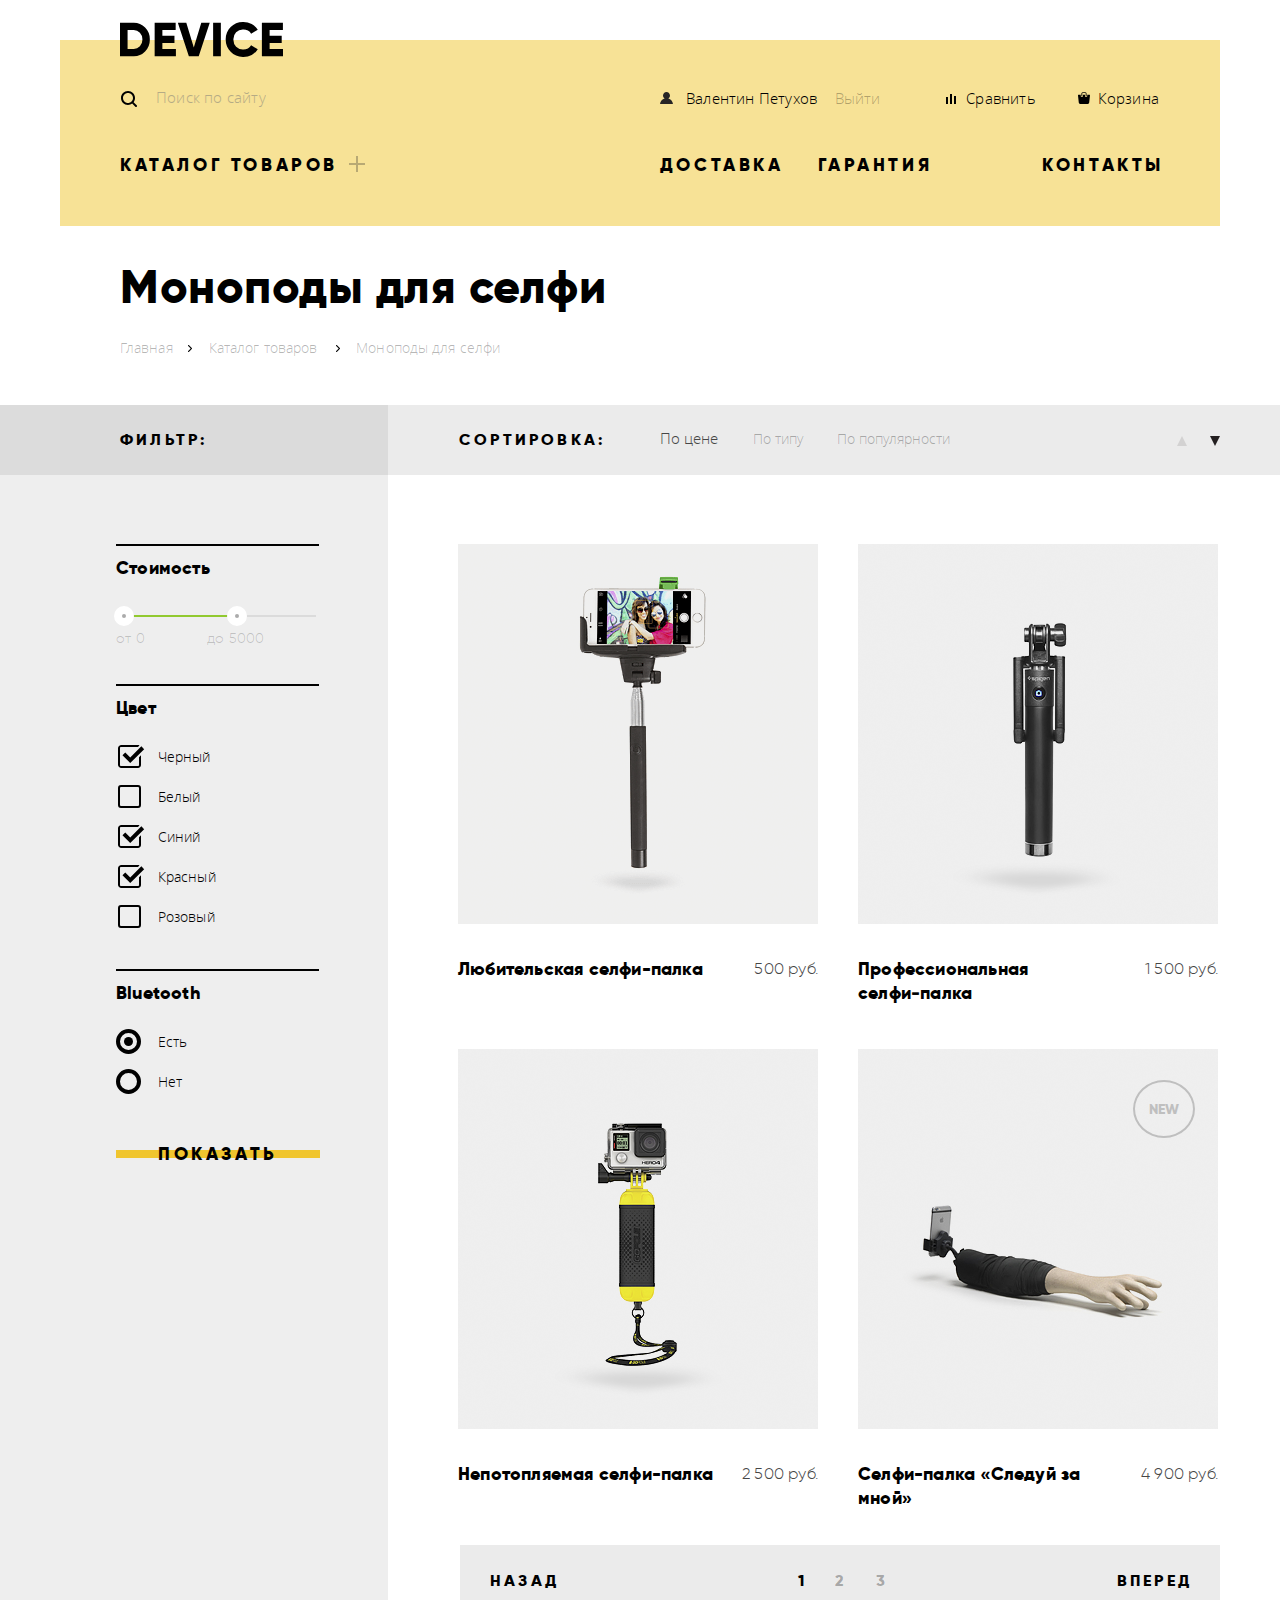
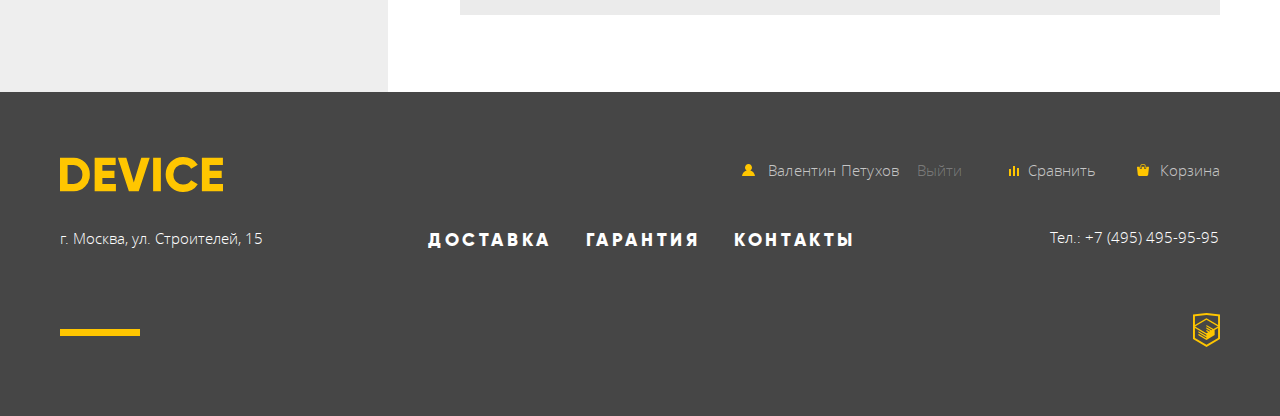
==== commit 3acfac16: "До изменения сетки каталога" ====
--- a/inner.html
+++ b/inner.html
@@ -1,238 +1,230 @@
 <!DOCTYPE html>
 <html lang="ru">
-	<head>
-		<meta charset="UTF-8">
-		<meta name="format-detection" content="telephone=no">
-		<title>Каталог</title>
-		<link rel="stylesheet" href="css/normalize.css">
-		<link href="css/style.css" rel="stylesheet">	
-	</head>
-	<body class="inner-page">
-		<div class="wrapper">
-			<header class="inner-header">
-				<a class="logo" href="index.html"><img src="img/logo.svg" alt="Логотип магазина Device" width="163" height="35"></a>
-				<div class="container">
-					<div class="search-container">
-						<label class="visually-hidden" for="search">Поиск по сайту</label>
-						<input class="search" id="search" type="text" placeholder="Поиск по сайту"><!--
-						--><a href="#" class="search-button">Найти</a>
-					</div>
-					<div class="container-1">
-						<ul class="user-list">
-							<li><a href="#" class="user-name">Валентин Петухов</a></li>
-							<li><a href="#" class="logout">Выйти</a></li>
-						</ul>
-						<a href="#" class="compare">Сравнить</a>
-						<a href="#" class="cart">Корзина</a>
-					</div>
-				</div>
-				<nav class="main-nav">
-					<ul class="nav-list">
-						<li class="nav-item"><a class="first-link">Каталог товаров</a>
-							<div class="catalog-container">
-								<ul class="catalog-list">
-									<li><a href="#">Виртуальная реальность</a></li>
-									<li><a href="#">Моноподы для селфи</a></li>
-									<li><a href="#">Экшн-камеры</a></li>
-								</ul>
-								<ul class="catalog-list">
-									<li><a href="#">Фитнес-браслеты</a></li>
-									<li><a href="#">Умные часы</a></li>
-								</ul>
-								<ul class="catalog-list">
-									<li><a href="#">Квадрокоптеры</a></li>
-								</ul>
-							</div>
-						</li>
-						<li class="nav-item"><a href="#">Доставка</a></li>
-						<li class="nav-item"><a href="#">Гарантия</a></li>
-						<li class="nav-item"><a href="#">Контакты</a></li>
-					</ul>
-				</nav>
-			</header>
-		</div>
-	<main>
-		<div class="wrapper">
-			<h1 class="page-title">Моноподы для селфи</h1>
-			<ul class="breadcrumbs">
-				<li><a href="index.html" class="breadcrumbs-link">Главная</a></li>
-				<li><a href="#" class="breadcrumbs-link">Каталог товаров</a></li>
-				<li><a class="breadcrumbs-link">Моноподы для селфи</a></li>
-			</ul>
-		</div>
-		<div class="fc-back">
-			<div class="fc-container">
-					<section class="filter">
-							<h2 class="section-title filter-title">Фильтр:</h2>
-							<form class="filter-form" action="https://echo.htmlacademy.ru" method="POST">
-								<fieldset>
-									<legend class="form-legend">Стоимость</legend>
-									<div class="range-line">
-										<div class="bar"></div>
-										<div class="range-toggle range-toggle-min"></div>
-										<div class="range-toggle range-toggle-max"></div>
-									</div>
-									<label class="price-label" for="min-price">от<input class="price-input" id="min-price" type="text" value="0"></label>
-									<label class="price-label" for="max-price">до<input class="price-input" id="max-price" type="text" value="5000"></label>
-								</fieldset>
-								<fieldset>									
-									<legend class="form-legend">Цвет</legend>
-									<ul class="checkbox-list">
-										<li>
-											<input type="checkbox" class="visually-hidden filter-input" id="Black" name="Black" checked>
-											<label for="Black" class="label-text">Черный</label>
-										</li>							
-										<li>
-											<input type="checkbox" class="visually-hidden filter-input" id="White" name="White">
-											<label for="White" class="label-text">Белый</label>
-										</li>
-										<li>
-											<input type="checkbox" class="visually-hidden filter-input" id="Blue" name="Blue" checked>
-											<label for="Blue" class="label-text">Синий</label>
-										</li>
-										<li>
-											<input type="checkbox" class="visually-hidden filter-input" id="Red" name="Red" checked>
-											<label for="Red" class="label-text">Красный</label>
-										</li>
-										<li>
-											<input type="checkbox" class="visually-hidden filter-input" id="Purple" name="Purple">
-											<label for="Purple" class="label-text">Розовый</label>
-										</li>
-									</ul>
-								</fieldset>
-								<fieldset>
-									<legend class="form-legend">Bluetooth</legend>
-									<ul class="radio-list">
-										<li>
-											<input type="radio" class="visually-hidden filter-input" name="bluetooth" id="yes" value="yes" checked>
-											<label for="yes" class="label-text">Есть</label>
-										</li>
-										<li>
-											<input type="radio" class="visually-hidden filter-input" name="bluetooth" id="no" value="no">
-											<label for="no" class="label-text">Нет</label>
-										</li>
-									</ul>
-								</fieldset>
-								<button class="stylized-elem" type="submit">Показать</button>
-
-							</form>
-					</section>
-					<section class="products">
-						<h2 class="visually-hidden">Каталог</h2>
-								<div class="sort-container">
-									<h2 class="section-title sort-title">Сортировка:</h2>
-									<ul class="sort-list">
-										<li><a class="sort-text sort-current">По цене</a></li>
-										<li><a class="sort-text">По типу</a></li>
-										<li><a class="sort-text">По популярности</a></li>
-									</ul>
-									<div class="arrow-container">
-										<button class="arrow"></button>
-										<button class="arrow arrow-down cur-arrow"></button>
-									</div>
-								</div>
-								<ul class="products-list">
-									<li class="products-list-item">
-										<img src="img/item-1.png" alt="Любительская селфи-палка" width="360" height="380">
-										<p>
-											<a href="#" class="product-name">Любительская селфи-палка</a>
-											<span class="price">500 руб.</span>
-										</p>
-										<div class="hover-overlay">
-											<button type="button" class="stylized-elem">В корзину</button>
-											<button type="button" class="hover-overlay-text">Добавить к сравнению</button>
-										</div>
-									</li>
-									<li class="products-list-item">
-										<img src="img/item-2.png" alt="Профессиональная селфи-палка" width="360" height="380">
-										<p>
-											<a href="#" class="product-name">Профессиональная селфи&#8209;палка</a>
-											<span class="price">1 500 руб.</span>
-										</p>
-										<div class="hover-overlay">
-											<button type="button" class="stylized-elem">В корзину</button>
-											<button type="button" class="hover-overlay-text">Добавить к сравнению</button>
-										</div>
-									</li>
-									<li class="products-list-item">
-										<img src="img/item-3.png" alt="Непотопляемая селфи-палка" width="360" height="380">
-										<p>
-											<a href="#" class="product-name">Непотопляемая селфи-палка</a>
-											<span class="price">2 500 руб.</span>
-										</p>
-										<div class="hover-overlay">
-											<button type="button" class="stylized-elem">В корзину</button>
-											<button type="button" class="hover-overlay-text">Добавить к сравнению</button>
-										</div>
-									</li>
-									<li class="products-list-item new">
-										<img src="img/item-4.png" alt="Селфи-палка «Следуй за мной»" width="360" height="380">
-										<p>
-											<a href="#" class="product-name">Селфи-палка «Следуй за мной»</a>
-											<span class="price">4 900 руб.</span>
-										</p>
-										<div class="hover-overlay">
-											<button type="button" class="stylized-elem">В корзину</button>
-											<button type="button" class="hover-overlay-text">Добавить к сравнению</button>
-										</div>
-									</li>
-								</ul>
-							<div class="page-control-container">
-								<button class="page-control-button">Назад</button>
-								<ul class="page-control-list">
-									<li><a href="#" class="control-text control-text-current">1</a></li>
-									<li><a href="#" class="control-text">2</a></li>
-									<li><a href="#" class="control-text">3</a></li>
-								</ul>
-								<button class="page-control-button">Вперед</button>
-							</div>
-
-
-						
-					</section>
-			</div>
-		</div>
-	</main>
-
-
-
-
-	<footer class="footer">
-		<div class="wrapper">
-			<div class="top-row">
-				<a href="index.html" class="footer-logo"><img src="img/logo-footer.svg" alt="Логотип магазина Device" width="163" height="35"></a>
-				<div class="footer-container">
-					<ul class="user-list">
-						<li><a href="#" class="user-name">Валентин Петухов</a></li>
-						<li><a href="#" class="logout">Выйти</a></li>
-					</ul>      
-					<a href="#" class="compare-footer footer-text">Сравнить</a>
-					<a href="#" class="cart-footer footer-text">Корзина</a>
-				</div>
-			</div>
-
-			<div class="center-row">
-				<address class="footer-text">г. Москва, ул. Строителей, 15</address>
-				<ul class="footer-nav">
-					<li><a href="#">Доставка</a></li>
-					<li><a href="#">Гарантия</a></li>
-					<li><a href="#">Контакты</a></li>
-				</ul>
-				<span class="tel footer-text">Тел.: +7 (495) 495-95-95</span>
-			</div>
-
-			<div class="bottom-row">     
-				<span class="line"></span>     
-				<ul class="social-list">
-					<li><a href="#" class="social-item fb">Мы в Facebook</a></li>
-					<li><a href="#" class="social-item inst">Мы в Instagram</a></li>
-					<li><a href="#" class="social-item tw">Мы в Twitter</a></li>
-				</ul>
-				<a href="https://htmlacademy.ru/intensive/htmlcss" class="academy-logo"><img src="img/logo-html.svg" alt="Логотип HTML Academy" width="27" height="35"></a>
-			</div>
-			
-		</div>
-	</footer>
-	<script src="js/script.js"></script>
+<head>
+  <meta charset="UTF-8">
+  <meta name="format-detection" content="telephone=no">
+  <title>Каталог</title>
+  <link rel="stylesheet" href="css/normalize.min.css">
+  <link rel="stylesheet" href="css/style.css">
+</head>
+<body class="inner-page">
+  <div class="wrapper">
+    <header class="inner-header">
+      <a class="logo" href="index.html"><img src="img/logo.svg" alt="Логотип магазина Device" width="163" height="35"></a>
+      <div class="container">
+        <div class="search-container">
+          <label class="visually-hidden" for="search">Поиск по сайту</label>
+          <input class="search" id="search" type="search" placeholder="Поиск по сайту"><!--
+					--><a href="#" class="search-button">Найти</a>
+        </div>
+        <div class="container-1">
+          <ul class="user-list">
+            <li><a href="#" class="user-name">Валентин Петухов</a></li>
+            <li><a href="#" class="logout">Выйти</a></li>
+          </ul>
+          <a href="#" class="compare">Сравнить</a>
+          <a href="#" class="cart">Корзина</a>
+        </div>
+      </div>
+      <nav class="main-nav">
+        <ul class="nav-list">
+          <li class="nav-item"><a href="#" class="first-link">Каталог товаров</a>
+            <div class="catalog-container">
+              <ul class="catalog-list">
+                <li><a href="#">Виртуальная реальность</a></li>
+                <li><a href="#">Моноподы для селфи</a></li>
+                <li><a href="#">Экшн-камеры</a></li>
+              </ul>
+              <ul class="catalog-list">
+                <li><a href="#">Фитнес-браслеты</a></li>
+                <li><a href="#">Умные часы</a></li>
+              </ul>
+              <ul class="catalog-list">
+                <li><a href="#">Квадрокоптеры</a></li>
+              </ul>
+            </div>
+          </li>
+          <li class="nav-item"><a href="#">Доставка</a></li>
+          <li class="nav-item"><a href="#">Гарантия</a></li>
+          <li class="nav-item"><a href="#">Контакты</a></li>
+        </ul>
+      </nav>
+    </header>
+  </div>
+  <main>
+    <div class="wrapper">
+      <h1 class="page-title">Моноподы для селфи</h1>
+      <ul class="breadcrumbs">
+        <li><a href="index.html" class="breadcrumbs-link">Главная</a></li>
+        <li><a href="#" class="breadcrumbs-link">Каталог товаров</a></li>
+        <li><a class="breadcrumbs-link">Моноподы для селфи</a></li>
+      </ul>
+    </div>
+    <div class="fc-back">
+      <div class="fc-container">
+        <section class="filter">
+          <h2 class="section-title filter-title">Фильтр:</h2>
+          <form class="filter-form" action="https://echo.htmlacademy.ru" method="POST">
+            <fieldset>
+              <legend class="form-legend">Стоимость</legend>
+              <div class="range-line">
+                <div class="bar"></div>
+                <div class="range-toggle range-toggle-min"></div>
+                <div class="range-toggle range-toggle-max"></div>
+              </div>
+              <label class="price-label" for="min-price">от<input class="price-input" id="min-price" type="text" value="0"></label>
+              <label class="price-label" for="max-price">до<input class="price-input" id="max-price" type="text" value="5000"></label>
+            </fieldset>
+            <fieldset>
+              <legend class="form-legend">Цвет</legend>
+              <ul class="checkbox-list">
+                <li>
+                  <input type="checkbox" class="visually-hidden filter-input" id="Black" name="Black" checked>
+                  <label for="Black" class="label-text">Черный</label>
+                </li>
+                <li>
+                  <input type="checkbox" class="visually-hidden filter-input" id="White" name="White">
+                  <label for="White" class="label-text">Белый</label>
+                </li>
+                <li>
+                  <input type="checkbox" class="visually-hidden filter-input" id="Blue" name="Blue" checked>
+                  <label for="Blue" class="label-text">Синий</label>
+                </li>
+                <li>
+                  <input type="checkbox" class="visually-hidden filter-input" id="Red" name="Red" checked>
+                  <label for="Red" class="label-text">Красный</label>
+                </li>
+                <li>
+                  <input type="checkbox" class="visually-hidden filter-input" id="Purple" name="Purple">
+                  <label for="Purple" class="label-text">Розовый</label>
+                </li>
+              </ul>
+            </fieldset>
+            <fieldset>
+              <legend class="form-legend">Bluetooth</legend>
+              <ul class="radio-list">
+                <li>
+                  <input type="radio" class="visually-hidden filter-input" name="bluetooth" id="yes" value="yes"
+                    checked>
+                  <label for="yes" class="label-text">Есть</label>
+                </li>
+                <li>
+                  <input type="radio" class="visually-hidden filter-input" name="bluetooth" id="no" value="no">
+                  <label for="no" class="label-text">Нет</label>
+                </li>
+              </ul>
+            </fieldset>
+            <button class="stylized-elem" type="submit">Показать</button>
+          </form>
+        </section>
+        <section class="products">
+          <h2 class="visually-hidden">Каталог</h2>
+          <div class="sort-container">
+            <h2 class="section-title sort-title">Сортировка:</h2>
+            <ul class="sort-list">
+              <li sort-current">По цене</a></li>
+              <li><a class="sort-text">По типу</a></li>
+              <li><a class="sort-text">По популярности</a></li>
+            </ul>
+            <div class="arrow-container">
+              <a href="#" class="arrow">Отсортировать по возрастанию</a>
+              <a href="#" class="arrow arrow-down cur-arrow">Отсортировать по убыванию</a>
+            </div>
+          </div>
+          <ul class="products-list">
+            <li class="products-list-item">
+              <img src="img/item-1.png" alt="Любительская селфи-палка" width="360" height="380">
+              <p>
+                <a href="#" class="product-name">Любительская селфи-палка</a>
+                <span class="price">500 руб.</span>
+              </p>
+              <div class="hover-overlay">
+                <a href="#" class="stylized-elem">В корзину</a>
+                <a href="#" class="hover-overlay-text">Добавить к сравнению</a>
+              </div>
+            </li>
+            <li class="products-list-item">
+              <img src="img/item-2.png" alt="Профессиональная селфи-палка" width="360" height="380">
+              <p>
+                <a href="#" class="product-name">Профессиональная селфи&#8209;палка</a>
+                <span class="price">1 500 руб.</span>
+              </p>
+              <div class="hover-overlay">
+                <a href="#" class="stylized-elem">В корзину</a>
+                <a href="#" class="hover-overlay-text">Добавить к сравнению</a>
+              </div>
+            </li>
+            <li class="products-list-item">
+              <img src="img/item-3.png" alt="Непотопляемая селфи-палка" width="360" height="380">
+              <p>
+                <a href="#" class="product-name">Непотопляемая селфи-палка</a>
+								<span class="price">2 500 руб.</span>
+							</p>
+              <div class="hover-overlay">
+                <a href="#" class="stylized-elem">В корзину</a>
+                <a href="#" class="hover-overlay-text">Добавить к сравнению</a>
+              </div>
+            </li>
+            <li class="products-list-item new">
+              <img src="img/item-4.png" alt="Селфи-палка «Следуй за мной»" width="360" height="380">
+              <p>
+                <a href="#" class="product-name">Селфи-палка «Следуй за мной»</a>
+                <span class="price">4 900 руб.</span>
+              </p>
+              <div class="hover-overlay">
+                <a href="#" class="stylized-elem">В корзину</a>
+                <a href="#" class="hover-overlay-text">Добавить к сравнению</a>
+              </div>
+            </li>
+          </ul>
+          <div class="page-control-container">
+            <a href="#" class="page-control-button page-control-back">Назад</a>
+            <ul class="page-control-list">
+              <li><a href="#" class="control-text control-text-current">1</a></li>
+              <li><a href="#" class="control-text">2</a></li>
+              <li><a href="#" class="control-text">3</a></li>
+            </ul>
+            <a href="#" class="page-control-button page-control-forward">Вперед</a>
+          </div>
+        </section>
+      </div>
+    </div>
+  </main>
+  <footer class="footer">
+    <div class="wrapper">
+      <div class="top-row">
+        <a href="index.html" class="footer-logo"><img src="img/logo-footer.svg" alt="Логотип магазина Device" width="163"
+            height="35"></a>
+        <div class="footer-container">
+          <ul class="user-list">
+            <li><a href="#" class="user-name">Валентин Петухов</a></li>
+            <li><a href="#" class="logout">Выйти</a></li>
+          </ul>
+          <a href="#" class="compare-footer">Сравнить</a>
+          <a href="#" class="cart-footer">Корзина</a>
+        </div>
+      </div>
+      <div class="center-row">
+        <address class="footer-text">г. Москва, ул. Строителей, 15</address>
+        <ul class="footer-nav">
+          <li><a href="#">Доставка</a></li>
+          <li><a href="#">Гарантия</a></li>
+          <li><a href="#">Контакты</a></li>
+        </ul>
+        <span class="tel footer-text">Тел.: +7 (495) 495-95-95</span>
+      </div>
+      <div class="bottom-row">
+        <span class="line"></span>
+        <ul class="social-list">
+          <li><a href="#" class="social-item fb">Мы в Facebook</a></li>
+          <li><a href="#" class="social-item inst">Мы в Instagram</a></li>
+          <li><a href="#" class="social-item tw">Мы в Twitter</a></li>
+        </ul>
+        <a href="https://htmlacademy.ru/intensive/htmlcss" class="academy-logo"><img src="img/logo-html.svg" alt="Логотип HTML Academy"
+            width="27" height="35"></a>
+      </div>
+    </div>
+  </footer>
+  <script src="js/script.min.js"></script>
 </body>
 </html>--- a/css/style.css
+++ b/css/style.css
@@ -30,22 +30,40 @@
 	font-style: normal;
 }
 
+@-webkit-keyframes shake {
+	0%, 100% { -webkit-transform: translateX(0); transform: translateX(0);}
+	10%, 30%, 50%, 70%, 90% {-webkit-transform: translateX(10px);transform: translateX(10px);}
+	20%, 40%, 60%, 80% {-webkit-transform: translateX(-10px);transform: translateX(-10px);}
+}
+
 @keyframes shake {
-	0%, 100% { transform: translateX(0);}
-	10%, 30%, 50%, 70%, 90% {transform: translateX(10px);}
-	20%, 40%, 60%, 80% {transform: translateX(-10px);}
+	0%, 100% { -webkit-transform: translateX(0); transform: translateX(0);}
+	10%, 30%, 50%, 70%, 90% {-webkit-transform: translateX(10px);transform: translateX(10px);}
+	20%, 40%, 60%, 80% {-webkit-transform: translateX(-10px);transform: translateX(-10px);}
+}
+
+@-webkit-keyframes writeus-reveal {
+	0% {-webkit-transform: translateY(2000px);transform: translateY(2000px);}
+	100% {-webkit-transform: translateY(0);transform: translateY(0);}
 }
 
 @keyframes writeus-reveal {
-	0% {transform: translateY(2000px);}
-	100% {transform: translateY(0);}
+	0% {-webkit-transform: translateY(2000px);transform: translateY(2000px);}
+	100% {-webkit-transform: translateY(0);transform: translateY(0);}
+}
+
+@-webkit-keyframes map-reveal {
+	0% {-webkit-transform: translateX(-2000px);transform: translateX(-2000px);}
+	60% {-webkit-transform: translateX(0);transform: translateX(0);}
+	80% {-webkit-transform: translateX(-30px);transform: translateX(-30px);}
+	100% {-webkit-transform: translateX(0);transform: translateX(0);}
 }
 
 @keyframes map-reveal {
-	0% {transform: translateX(-2000px);}
-	60% {transform: translateX(0);}
-	80% {transform: translateX(-30px);}
-	100% {transform: translateX(0);}
+	0% {-webkit-transform: translateX(-2000px);transform: translateX(-2000px);}
+	60% {-webkit-transform: translateX(0);transform: translateX(0);}
+	80% {-webkit-transform: translateX(-30px);transform: translateX(-30px);}
+	100% {-webkit-transform: translateX(0);transform: translateX(0);}
 }
 
 img {
@@ -56,6 +74,21 @@
 a {
 	text-decoration: none;
 }
+
+/* .inner-page :active,
+.inner-page :hover,
+.inner-page :focus,
+.index-page :active,
+.index-page :hover,
+.index-page :focus {
+	outline: 0;
+	outline-offset: 0;
+} */
+
+/* :focus, :hover, :active {
+	outline: 0;
+	outline-offset: 0;
+} */
 
 .visually-hidden {
   position: absolute;
@@ -65,6 +98,7 @@
   padding: 0;
   border: 0;
   white-space: nowrap;
+  -webkit-clip-path: inset(100%);
   clip-path: inset(100%);
   clip: rect(0 0 0 0);
   overflow: hidden;
@@ -81,26 +115,32 @@
 	width: 100%;
 	margin: 0;
 	padding: 0;
-	font-family: "open_sansregular", "Arial", sans-serif;
+	font-family: "open_sanslight", "Arial", sans-serif;
 	font-size: 15px;
 	line-height: 30px;
-	font-weight: 400;
+	font-weight: 300;
 	color: #464646;
 	background-color: #ffffff;
 }
 
 .index-header {
 	position: relative;
-	min-height: 264px;
+	min-height: 120px;
 	margin-top: 40px;
+	margin-bottom: 15px;
 	padding: 0 60px;
 	padding-top: 35px;
-	background-color: #f7e296;
+	padding-bottom: 31px;
+}
+
+.index-body .header-back {
+	background-image: linear-gradient(to bottom, #f7e296 40px, #f7e296 299px, transparent 299px);
+	background-clip: content-box;
 }
 
 .logo {
 	position: absolute;
-	top: -17px;
+	top: -18px;
 	left: 60px;
 }
 
@@ -114,16 +154,22 @@
 }
 
 .index-header .container {
-	display: flex;
+	display: -webkit-box;
+	display: -ms-flexbox;
+	display: flex;
+	-webkit-box-align: center;
+	-ms-flex-align: center;
 	align-items: center;
 	margin-bottom: 28px;
 }
 
 .container-1 {
-	display: flex;
-	justify-content: space-between;
+	display: -webkit-box;
+	display: -ms-flexbox;
+	display: flex;
+	-ms-flex-wrap: wrap;
 	flex-wrap: wrap;
-	width: 500px;
+	width: 507px;
 	margin-left: auto;
 }
 
@@ -132,16 +178,18 @@
 }
 
 .search {
+	-webkit-box-sizing: border-box;
 	box-sizing: border-box;
 	position: relative;
 	width: 440px;
 	height: 46px;
 	padding: 6px 36px;
 	padding-right: 100px;
-	font-family: "open_sansregular", "Arial", sans-serif;
+	font-family: inherit;
 	font-size: 15px;
 	line-height: 30px;
-	font-weight: 400;
+	font-weight: inherit;
+	letter-spacing: 0.2px;
 	color: #000000;
 	background: url(../img/search.svg) 1px 16px no-repeat, transparent;
 	border: none;
@@ -165,7 +213,7 @@
 }
 
 .search:hover::-webkit-input-placeholder {
-	 opacity: 1; 
+	opacity: 1; 
 }
 
 .search:hover:-ms-input-placeholder {
@@ -187,6 +235,7 @@
 	visibility: hidden;
 	display: inline-block;
 	padding: 7px 19px;
+	vertical-align: middle;
 	color: #000000;
 	background: transparent;
 	border: 2px solid #000000;
@@ -207,16 +256,20 @@
 }
 
 .search-button:active {
-	color: #4d4d4d;
+	color: rgba(255, 255, 255, 0.3);
+	background: #000000;
 }
 
 .compare {
 	position: relative;
-	margin-right: 40px;
-	margin-left: auto;
-	padding: 7px 0 7px 19px;
-	padding-left: 20px;
-	color: #000000;
+	padding: 7px 0 7px 20px;
+	font-weight: 300;
+	letter-spacing: 0.2px;
+	color: #000000;
+}
+
+.inner-page .compare {
+	margin-left: 61px;
 }
 
 .compare::before {
@@ -231,8 +284,10 @@
 
 .enter {
 	position: relative;
-	padding: 7px 0 7px 19px;
-	padding-left: 27px;
+	margin-right: 217px;
+	padding: 7px 0 7px 33px;
+	font-weight: 300;
+	letter-spacing: 0.2px;
 	color: #000000;
 }
 
@@ -240,7 +295,7 @@
 	content: "";
 	position: absolute;
 	top: 16px;
-	left: 0;
+	left: 7px;
 	width: 13px;
 	height: 12px;
 	background: url(../img/user.svg) no-repeat;
@@ -249,8 +304,10 @@
 .cart {
 	font: inherit;
 	position: relative;
-	padding: 7px 1px 7px 19px;
-	padding-left: 20px;
+	margin-left: auto;
+	padding: 7px 1px 7px 20px;
+	font-weight: 300;
+	letter-spacing: 0.2px;
 	color: #000000;
 }
 
@@ -269,18 +326,37 @@
 .container-1 .enter:hover,
 .container-1 .compare:focus,
 .container-1 .cart:focus,
-.container-1 .enter:hover {
+.container-1 .enter:focus {
+	color: rgba(0, 0, 0, 0.6);
+}
+
+.container-1 .compare:hover::before,
+.container-1 .cart:hover::before,
+.container-1 .enter:hover::before,
+.container-1 .compare:focus::before,
+.container-1 .cart:focus::before,
+.container-1 .enter:focus::before {
 	opacity: 0.6;
 }
 
 .container-1 .compare:active,
 .container-1 .cart:active,
-.container-1 .enter:hover {
+.container-1 .enter:active {
+	color: rgba(0, 0, 0, 0.3);
+}
+
+.container-1 .compare:active::before,
+.container-1 .cart:active::before,
+.container-1 .enter:active::before {
 	opacity: 0.3;
 }
 
 .nav-list {
-	display: flex;
+	display: -webkit-box;
+	display: -ms-flexbox;
+	display: flex;
+	-webkit-box-pack: justify;
+	-ms-flex-pack: justify;
 	justify-content: space-between;
 	margin: 0;
 	padding: 0;
@@ -294,19 +370,20 @@
 	font-family: "gilroyextrabold", "Arial", sans-serif;
 	font-size: 18px;
 	line-height: 24px;
-	font-weight: 400;	
-	letter-spacing: 3px;
+	font-weight: 800;
+	letter-spacing: 3.6px;
 	text-transform: uppercase;
 	color: #000000;
 }
 
 .nav-list .nav-item:nth-child(2) {
 	margin-left: 270px;
-	margin-right: 15px;
+	margin-right: 18px;
 }
 
 .nav-list .nav-item:last-child {
-	margin-left: 91px;
+	margin-left: 94px;
+	margin-right: -4px;
 }
 
 .nav-list .first-link {
@@ -319,7 +396,7 @@
 	content: "";
 	position: absolute;
 	top: 8px;
-	right: 0;
+	right: 9px;
 	width: 16px;
 	height: 2px;
 	background-color: #b8a974;
@@ -329,10 +406,12 @@
 	content: "";
 	position: absolute;
 	top: 8px;
-	right: 0;
+	right: 9px;
 	width: 16px;
 	height: 2px;
 	background-color: #b8a974;
+	-webkit-transform: rotate(90deg);
+	-ms-transform: rotate(90deg);
 	transform: rotate(90deg);
 }
 
@@ -341,9 +420,10 @@
 }
 
 .catalog-container {
+	-webkit-box-sizing: border-box;
 	box-sizing: border-box;
 	display: none;
-	/* display: flex; */
+	-ms-flex-wrap: wrap;
 	flex-wrap: wrap;
 	position: absolute;
 	top: 39px;
@@ -356,19 +436,15 @@
 }
 
 .catalog-container-show {
-	display: flex;
-}
-
-/* .first-link:hover + .catalog-container, */
-.catalog-container:hover {
-	/* display: none; */
-	/* background: red; */
+	display: -webkit-box;
+	display: -ms-flexbox;
+	display: flex;
 }
 
 .catalog-list {
 	min-width: 144px;
 	margin: 0;
-	margin-right: 56px;
+	margin-right: 58px;
 	padding: 0;
 	list-style: none;
 }
@@ -378,43 +454,38 @@
 	padding: 0;	
 	font-size: 15px;
 	line-height: 36px;
-	font-weight: 400;
+	font-weight: 300;
+	letter-spacing: 0.2px;
 	color: #000000;
 	text-transform: none;
 }
 
 .nav-list a:hover,
 .nav-list a:focus {
-	opacity: 0.5;
+	color: rgba(0, 0, 0, 0.6);
 }
 
 .nav-list a:active {
-	opacity: 0.2;
-}
-
-.slider-wrapper {	
-	position: relative;
-	padding-top: 481px;
+	color: rgba(0, 0, 0, 0.3);
 }
 
 .slider {
-	position: absolute;
-	top: -98px;
-	left: 20px;
-	width: 1160px;
-	min-height: 490px;
+	min-height: 486px;
+	margin-bottom: 93px;
 }
 
 .slider-list {
 	margin: 0;
 	padding: 0;
 }
-
-
 
 .slider-item {
 	display: none;
+	-webkit-box-pack: justify;
+	-ms-flex-pack: justify;
 	justify-content: space-between;
+	-webkit-box-align: start;
+	-ms-flex-align: start;
 	align-items: flex-start;
 	padding: 0 60px;
 }
@@ -439,13 +510,12 @@
 .slider-content	{
 	position: relative;
 	width: 500px;
-	/* margin-left: auto; */
 }
 
 .slider-content::before {
 	content: "";
 	position: absolute;
-	top: 20px;
+	top: 24px;
 	left: 0;
 	width: 100px;
 	height: 7px;
@@ -455,38 +525,35 @@
 .slide-number {
 	position: absolute;
 	top: -25px;
-	right: -9px;
+	right: -13px;
 	margin: 0;
 	padding: 0;
 	font-family: "gilroyextrabold", "Arial", sans-serif;
 	font-size: 179px;
 	line-height: 179px;
-	font-weight: 400;
+	font-weight: 800;
+	letter-spacing: 1.8px;
 	color: #ffffff;
 }
 
-.slider-controls {
-	position: absolute;
-	bottom: 151px;
-	right: 82px;
-}
-
 .slider-indicator {
+	-webkit-box-sizing: border-box;
 	box-sizing: border-box;
 	display: inline-block;
 	position: relative;
 	width: 12px;
 	height: 12px;
 	font-size: 0;
+	vertical-align: middle;
 	background: #ffffff;
 	border: 1px solid #000000;
 	border-radius: 50%;
 	cursor: pointer;
 }
 
-#slide-1:checked ~ .slider-controls .slider-indicator:nth-child(1)::before,
-#slide-2:checked ~ .slider-controls .slider-indicator:nth-child(2)::before,
-#slide-3:checked ~ .slider-controls .slider-indicator:nth-child(3)::before {
+#slide-1:checked ~ .slider-list .slider-indicator:nth-child(1)::before,
+#slide-2:checked ~ .slider-list .slider-indicator:nth-child(2)::before,
+#slide-3:checked ~ .slider-list .slider-indicator:nth-child(3)::before {
 	content: "";
 	position: absolute;
 	top: 2px;
@@ -501,32 +568,38 @@
 #slide-1:checked ~ .slider-list .slider-item:nth-child(1),
 #slide-2:checked ~ .slider-list .slider-item:nth-child(2),
 #slide-3:checked ~ .slider-list .slider-item:nth-child(3) {
+	display: -webkit-box;
+	display: -ms-flexbox;
 	display: flex;
 }
 
 .slider-indicator:not(:last-child) {
-	margin-right: 18px;
+	margin-right: 17px;
 }
 
 .lead-text {
 	position: relative;
+	width: 520px;
 	margin: 0;
 	margin-top: 67px;
-	margin-bottom: 19px;
+	margin-bottom: 18px;
 	padding: 0;
 	font-family: "gilroyextrabold", "Arial", sans-serif;
 	font-size: 47px;
 	line-height: 56px;
-	font-weight: 400;
+	font-weight: 800;
+	letter-spacing: 0.5px;
 	color: #000000;
 }
 
 .slider-text {
 	width: 490px;
 	margin: 0;
-	margin-bottom: 42px;
-	padding: 0;
-	font-family: "gilroylight", "Arial", sans-serif;
+	margin-bottom: 43px;
+	margin-left: -2px;
+	padding: 0;
+	font: inherit;
+	letter-spacing: 0.2px;
 }
 
 .slider-item:nth-child(2) .slider-text {
@@ -535,18 +608,32 @@
 
 .slider-item:last-child .slider-text {
 	width: 465px;
+}
+
+.slider-custom {
+	display: flex;
+	align-items: center;
+}
+
+.slider-custom .slider-controls {
+	margin-left: auto;
+	margin-top: -4px;
+	padding-right: 23px;
+
 }
 
 .slider-tabl-row:first-child {
 	font-family: "gilroylight", "Arial", sans-serif;
 	font-size: 36px;
 	line-height: 48px;
-	font-weight: 400;
+	font-weight: 300;
+	letter-spacing: 0.4px;
 	color: #000000;
 }
 
 .slider-tabl {
 	margin-top: 48px;
+	margin-left: -2px;
 }
 
 .slider-tabl td {
@@ -558,12 +645,13 @@
 .slider-tabl-row:last-child {
 	font-size: 13px;
 	line-height: 20px;
-	font-weight: 400;
+	font-weight: 300;
+	letter-spacing: 0.1px;
 }
 
 .slider-tabl-row td:first-child,
 .slider-tabl-row td:last-child {
-	width: 155px;
+	min-width: 155px;
 }
 
 .slider-tabl-row td:nth-child(2) {
@@ -571,10 +659,13 @@
 }
 
 .catalog {
-	display: flex;
+	display: -webkit-box;
+	display: -ms-flexbox;
+	display: flex;
+	-ms-flex-wrap: wrap;
 	flex-wrap: wrap;
 	margin: 0;
-	margin-bottom: 44px;
+	margin-bottom: 46px;
 	padding: 0;
 	list-style: none;
 }
@@ -587,12 +678,14 @@
 }
 
 .catalog-item .catalog-img {
+	display: inline-block;
 	position: relative;
 	width: 160px;
 	min-height: 160px; 
 	margin: 0;
-	margin-bottom: 32px;
-	padding: 0;
+	margin-bottom: 33px;
+	padding: 0;
+	vertical-align: middle;
 	background: #f7e296;
 }
 
@@ -600,18 +693,20 @@
 	margin-right: 0;
 }
 
-.catalog-item .catalog-link {
+.catalog-item .catalog-name {
 	display: inline-block;
 	margin: 0;
 	padding: 0;
 	font-family: "gilroyextrabold", "Arial", sans-serif;
 	font-size: 18px;
 	line-height: 24px;
-	font-weight: 400;
-	color: #000000;
-}
-
-.catalog-item:nth-child(2) .catalog-link {
+	font-weight: 800;
+	letter-spacing: 0.2px;
+	vertical-align: top;
+	color: #000000;
+}
+
+.catalog-item:nth-child(2) .catalog-name {
 	width: 120px;
 }
 
@@ -654,39 +749,45 @@
 	background: url(../img/poppular-6.png) center center no-repeat;
 }
 
-.catalog-item:hover .catalog-img::before,
-.catalog-item:focus .catalog-img::before {
+.catalog-wrapper-link:hover .catalog-img,
+.catalog-wrapper-link:focus .catalog-img {
 	background-color: #f0c52e; 
 }
 
-.catalog-item:active .catalog-img {
+.catalog-wrapper-link:active .catalog-img {
 	background-color: #f0c52e;
 }
 
-.catalog-item:active .catalog-img::before{
+.catalog-wrapper-link:active .catalog-img::before{
 	opacity: 0.2;
 }
 
-.catalog-item:active .catalog-link{
+.catalog-wrapper-link:active .catalog-name{
 	opacity: 0.2;
 }
 
 .service {
-	min-height: 400px;
-	margin-bottom: 82px;
-	background: linear-gradient(to bottom, transparent 100px, #e5e5e5 100px, #e5e5e5 388px, transparent 388px);
+	min-height: 388px;
+	margin-bottom: 94px;
+}
+
+.service-back {
+	padding-bottom: 69px;
+	background: linear-gradient(to bottom, transparent 100px, #e5e5e5 100px);
 }
 
 .service .wrapper {
-	display: flex;
-	justify-content: space-between;
+	display: -webkit-box;
+	display: -ms-flexbox;
+	display: flex;
 }
 
 .service-slider {
+	-webkit-box-sizing: border-box;
 	box-sizing: border-box;
 	width: 284px;
 	margin: 0;
-	padding: 80px 0 44px 0;
+	padding: 80px 0 46px 0;
 	border-right: 7px solid #000000;
 	list-style: none;
 }
@@ -697,20 +798,25 @@
 	padding: 0;
 }
 
+.service-slider .service-slider-item:nth-child(2) {
+	margin-bottom: 25px;
+}
+
 .service-label {
 	display: inline-block;
 	position: relative;
 	min-width: 160px;
 	margin: 0;
 	padding: 0;
-	padding: 9px 0 8px 0;
+	padding: 9px 0 7px 0;
 	font-family: "gilroyextrabold", "Arial", sans-serif;
-	font-size: 15px;
+	font-size: 18px;
 	line-height: 24px;
-	font-weight: 400;
-	letter-spacing: 5px;
+	font-weight: 800;
+	letter-spacing: 3.6px;
 	text-align: center;
 	text-transform: uppercase;
+	vertical-align: middle;
 	background: transparent;
 	color: #000000;	
 	cursor: pointer;
@@ -727,6 +833,8 @@
 	width: 100%;
 	height: 8px;
 	background: #f0c52e;	
+	-webkit-transition: top 0.1s linear, height 0.1s linear;	
+	-o-transition: top 0.1s linear, height 0.1s linear;	
 	transition: top 0.1s linear, height 0.1s linear;
 	z-index: -1;
 }
@@ -739,6 +847,10 @@
 .service-label:hover::after {
 	top: 20px;
 	height: 20px;
+}
+
+.service-label:active {
+	color: rgba(0, 0, 0, 0.3);
 }
 
 .toggle-1:checked ~ .service-slider label[for="delivery"] {
@@ -781,18 +893,21 @@
 	display: none;
 	width: 760px;
 	margin: 0;
+	margin-left: auto;
 	padding: 0;
 	padding-top: 74px;
 }
 
 .title {
 	margin: 0;
-	margin-bottom: 31px;
+	margin-bottom: 30px;
+	margin-left: 1px;
 	padding: 0;
 	font-family: "gilroyextrabold", "Arial", sans-serif;
 	font-size: 47px;
 	line-height: 48px;
-	font-weight: 400;
+	font-weight: 800;
+	letter-spacing: 0.5px;
 	color: #000000;
 }
 
@@ -802,11 +917,12 @@
 	padding: 0;
 	font-size: 15px;
 	line-height: 30px;
+	letter-spacing: 0.2px;
 	color: #464646;
 }
 
 .service-slide-3 .service-text {
-	width: 440px;
+	width: 435px;
 }
 
 .service-slide-1 {
@@ -818,7 +934,7 @@
 }
 
 .service-slide-3 {
-	background: url(../img/credit.png) 530px 60px no-repeat;
+	background: url(../img/credit.png) 535px 60px no-repeat;
 }
 
 .toggle-1:checked ~ .service-slide-1,
@@ -828,8 +944,13 @@
 }
 
 .partners-list {
-	display: flex;
+	display: -webkit-box;
+	display: -ms-flexbox;
+	display: flex;
+	-webkit-box-pack: justify;
+	-ms-flex-pack: justify;
 	justify-content: space-between;
+	flex-wrap: wrap;
 	margin: 0;
 	margin-bottom: 82px;
 	padding: 0;
@@ -863,24 +984,26 @@
 
 .info-container {
 	position: relative;
-	display: flex;
-	/* justify-content: space-between; */
+	display: -webkit-box;
+	display: -ms-flexbox;
+	display: flex;
 }
 
 .info-container .title {
 	margin-bottom: 41px;
+	margin-left: -2px;
 }
 
 .about {
 	position: relative;
-	width: 480px;
+	width: 475px;
 	padding-top: 55px;
 }
 
 .about::before {
 	content: "";
 	position: absolute;
-	top: 0;
+	top: 2px;
 	left: 0;
 	width: 80px;
 	height: 7px;
@@ -889,16 +1012,24 @@
 
 .text {
 	margin: 0;
-	margin-bottom: 32px;
-	padding: 0;
-	font-family: "gilroylight", "Arial", sans-serif;
+	margin-bottom: 30px;
+	margin-left: -1px;
+	padding: 0;
 	font-size: 15px;
 	line-height: 30px;
+	font-weight: 300;
+	letter-spacing: 0.1px;
 	color: #464646;
 }
 
 .about .text:first-of-type {
 	width: 470px;
+	letter-spacing: 0.12px;
+}
+
+.about .text:last-of-type {
+	width: 467px;
+	letter-spacing: -0.15px;
 }
 
 .delserv-list {
@@ -940,31 +1071,31 @@
 	font-family: "gilroyextrabold", "Arial", sans-serif;
 	font-size: 16px;
 	line-height: 40px;
-	font-weight: 400;
+	font-weight: 800;
 	color: #000000;
 }
 
 .stylized-elem {
 	position: relative;
 	display: inline-block;
-	min-width: 260px;
+	min-width: 263px;
 	margin: 0;
 	padding: 0;
 	padding: 8px 0;
 	font-family: "gilroyextrabold", "Arial", sans-serif;
 	font-size: 18px;
 	line-height: 24px;
-	font-weight: 400;
-	letter-spacing: 4px;
+	font-weight: 800;
+	letter-spacing: 3.6px;
 	text-align: center;
 	text-transform: uppercase;
+	vertical-align: middle;
 	color: #000000;
 	background: transparent;
 	border: none;
 	cursor: pointer;	
 	z-index: 1;
 }
-/* background: rgba(238, 238, 238, 0.6); */
 
 .stylized-elem::before,
 .stylized-elem::after {
@@ -976,6 +1107,8 @@
 	width: 100%;
 	height: 8px;
 	background: #f0c52e;	
+	-webkit-transition: top 0.1s linear, height 0.1s linear;	
+	-o-transition: top 0.1s linear, height 0.1s linear;	
 	transition: top 0.1s linear, height 0.1s linear;
 	z-index: -1;
 }
@@ -985,13 +1118,23 @@
 	height: 20px;
 }
 
-.stylized-elem:hover::after {
+.stylized-elem:focus::before {
+	top: 0;
+	height: 20px;
+}
+
+.stylized-elem:hover::after,
+.stylized-elem:focus::after {
 	top: 20px;
 	height: 20px;
 }
 
+.stylized-elem:active {
+	color: rgba(0, 0, 0, 0.3);
+}
+
 .slider-item .stylized-elem {
-	min-width: 220px;
+	min-width: 223px;
 }
 
 .form-writeus .stylized-elem {
@@ -999,7 +1142,7 @@
 }
 
 .filter-form .stylized-elem {
-	min-width: 200px;
+	min-width: 204px;
 }
 
 .hover-overlay .stylized-elem {
@@ -1018,7 +1161,7 @@
 .contacts::before {
 	content: "";
 	position: absolute;
-	top: 0;
+	top: 2px;
 	left: 0;
 	width: 80px;
 	height: 7px;
@@ -1026,22 +1169,23 @@
 }
 
 .contacts .text:last-of-type{
-	margin-bottom: 40px;
+	margin-bottom: 39px;
 }
 
 .minimap {
+	display: block;
 	width: 560px;
 	height: 222px;
-	margin-bottom: 70px;
-	background: url(../img/map.jpg) no-repeat;
+	margin-bottom: 69px;
 	cursor: pointer;
 }
 
 .modal {
 	display: none;
-	/* display: block; */
+	-webkit-box-sizing: border-box;
 	box-sizing: border-box;
 	position: absolute;
+	-webkit-box-shadow: 0 8px 16px -10px rgba(0, 0, 0, 0.8);
 	box-shadow: 0 8px 16px -10px rgba(0, 0, 0, 0.8);
 	z-index: 10;
 }
@@ -1051,32 +1195,35 @@
 }
 
 .modal-writeus.modal-show {
+	-webkit-animation-name: writeus-reveal;
 	animation-name: writeus-reveal; 
+	-webkit-animation-duration: .6s; 
 	animation-duration: .6s;
 }
 
 .modal-writeus.modal-error {
+	-webkit-animation-name: shake;
 	animation-name: shake;
+	-webkit-animation-duration: .5s;
 	animation-duration: .5s;
 }
 
 .modal-writeus {
-	top: 1060px;
+	position: fixed;
+	top: 35px;
 	left: 50%;
 	width: 960px;
 	margin: 0;
 	margin-left: -480px;
-	padding: 80px 100px;
-	padding-top: 87px;
+	padding: 79px 100px;
+	padding-top: 90px;
 	background: #ffffff;
 }
 
-
-
 .modal-close {
 	position: absolute;
-	top: 20px;
-	right: 20px;
+	top: 22px;
+	right: 22px;
 	width: 55px;
 	height: 55px;
 	margin: 0;
@@ -1096,6 +1243,8 @@
 	width: 22px;
 	height: 2px;
 	background-color: #ffffff;
+	-webkit-transform: rotate(45deg);
+	-ms-transform: rotate(45deg);
 	transform: rotate(45deg);
 }
 
@@ -1107,6 +1256,8 @@
 	width: 22px;
 	height: 2px;
 	background-color: #ffffff;
+	-webkit-transform: rotate(-45deg);
+	-ms-transform: rotate(-45deg);
 	transform: rotate(-45deg);
 }
 
@@ -1120,7 +1271,11 @@
 }
 
 .form-container {
-	display: flex;
+	display: -webkit-box;
+	display: -ms-flexbox;
+	display: flex;
+	-webkit-box-pack: justify;
+	-ms-flex-pack: justify;
 	justify-content: space-between;
 }
 
@@ -1134,27 +1289,29 @@
 	font-family: "gilroyextrabold", "Arial", sans-serif;
 	font-size: 18px;
 	line-height: 24px;
-	font-weight: 400;
+	font-weight: 800;
 	color: #000000;
 }
 
 .form-input {
+	-webkit-box-sizing: border-box;
 	box-sizing: border-box;
 	width: 360px;
 	margin: 0;
 	margin-bottom: 31px;
 	margin-top: 5px;
 	padding: 15px 20px;
-	font-family: inherit;
+	font-family: "open_sansregular", "Arial", sans-serif;;
 	font-size: 14px;
 	line-height: 18px;
-	font-weight: 400;
+	font-weight: normal;
 	color: #464646;
 	background-color: #f2f2f2;
 	border: none;
 }
 
 .form-letter {
+	-webkit-box-sizing: border-box;
 	box-sizing: border-box;
 	width: 100%;
 	min-height: 155px;
@@ -1165,7 +1322,7 @@
 	font-family: inherit;
 	font-size: 14px;
 	line-height: 18px;
-	font-weight: 400;
+	font-weight: normal;
 	color: #464646;
 	background-color: #f2f2f2;
 	border: none;
@@ -1189,7 +1346,7 @@
 }
 
 .modal-map {
-	/* position: absolute; */
+	position: fixed;
 	top: 35px;
 	left: 50%;
 	margin: 0;
@@ -1197,17 +1354,19 @@
 	padding: 0;
 	width: 960px;
 	height: 560px;
-	background: url(../img/map-big.png) no-repeat;
+	background-image: url(../img/map-big.png) no-repeat;
+	background-color: #e5e5e5;
 	overflow: hidden;
 }
 
 .modal-map.modal-show {
+	-webkit-animation-name: map-reveal;
 	animation-name: map-reveal;
+	-webkit-animation-duration: .8s;
 	animation-duration: .8s;
 }
 
 .modal-map iframe {
-
 	border: none;
 }
 
@@ -1218,23 +1377,39 @@
 }
 
 .footer .wrapper {
-	display: flex;
+	display: -webkit-box;
+	display: -ms-flexbox;
+	display: flex;
+	-webkit-box-pack: justify;
+	-ms-flex-pack: justify;
 	justify-content: space-between;
+	-webkit-box-orient: vertical;
+	-webkit-box-direction: normal;
+	-ms-flex-direction: column;
 	flex-direction: column;
 }
 
 .top-row {
-	display: flex;
+	display: -webkit-box;
+	display: -ms-flexbox;
+	display: flex;
+	-ms-flex-wrap: wrap;
 	flex-wrap: wrap;
+	-webkit-box-pack: justify;
+	-ms-flex-pack: justify;
 	justify-content: space-between;
-	margin-bottom: 25px;
+	margin-bottom: 26px;
 }
 
 .footer-container {
-	display: flex;
+	display: -webkit-box;
+	display: -ms-flexbox;
+	display: flex;
+	-webkit-box-pack: justify;
+	-ms-flex-pack: justify;
 	justify-content: space-between;
 	min-width: 326px;
-	margin-top: -2px;
+	margin-top: -5px;
 }
 
 .enter-list {
@@ -1246,23 +1421,32 @@
 .enter-footer {
 	position: relative;
 	padding-left: 27px;
+	line-height: 36px;
+	font-weight: 300;
+	color: rgba(255, 255, 255, 0.7)
 }
 
 .compare-footer {
 	position: relative;
-	padding-left: 24px;
+	padding-left: 23px;
+	line-height: 36px;
+	font-weight: 300;
+	color: rgba(255, 255, 255, 0.7)
 }
 
 .cart-footer {
 	position: relative;
-	padding-left: 21px;
+	padding-left: 26px;
+	line-height: 36px;
+	font-weight: 300;
+	color: rgba(255, 255, 255, 0.7)
 }
 
 .enter-footer::before {
 	content: "";
 	position: absolute;
 	top: 4px;
-	left: 0;
+	left: 1px;
 	width: 13px;
 	height: 12px;
 	background: url(../img/user-footer.svg) no-repeat;
@@ -1271,7 +1455,7 @@
 .compare-footer::before {
 	content: "";
 	position: absolute;
-	top: 10px;
+	top: 14px;
 	left: 4px;
 	width: 10px;
 	height: 10px;
@@ -1281,7 +1465,7 @@
 .cart-footer::before {
 	content: "";
 	position: absolute;
-	top: 8px;
+	top: 12px;
 	left: 3px;
 	width: 12px;
 	height: 12px;
@@ -1292,23 +1476,50 @@
 	margin: 0;
 	font: inherit;
 	font-style: normal;
+	font-weight: 300;
 	color: #ffffff;
 }
 
-.footer-container .footer-text:hover,
-.footer-container .footer-text:focus {
+.compare-footer:hover,
+.cart-footer:hover,
+.enter-footer:hover,
+.compare-footer:focus,
+.cart-footer:focus,
+.enter-footer:focus {
+	color: #ffffff;
+}
+
+.compare-footer:hover::before,
+.cart-footer:hover::before,
+.enter-footer:hover::before,
+.compare-footer:focus::before,
+.cart-footer:focus::before,
+.enter-footer:focus::before {
 	opacity: 0.6;
 }
 
-.footer-container .footer-text:active {
+.compare-footer:active,
+.cart-footer:active,
+.enter-footer:active {
+	color: rgba(255, 255, 255, 0.3);
+}
+
+.compare-footer:active::before,
+.cart-footer:active::before,
+.enter-footer:active::before {
 	opacity: 0.3;
 }
 
 .center-row {
+	display: -webkit-box;
+	display: -ms-flexbox;
 	display: flex;	
+	-webkit-box-align: center;	
+	-ms-flex-align: center;	
 	align-items: center;
+	-ms-flex-wrap: wrap;
 	flex-wrap: wrap;
-	margin-bottom: 54px;
+	margin-bottom: 53px;
 }
 
 .center-row address {
@@ -1317,18 +1528,23 @@
 
 .tel {
 	margin-left: auto;
-	margin-top: -6px;
+	margin-top: -8px;
+  padding-right: 1px;
 	x-ms-format-detection: none;
 }
 
 .footer-nav {
-	display: flex;
+	display: -webkit-box;
+	display: -ms-flexbox;
+	display: flex;
+	-webkit-box-pack: justify;
+	-ms-flex-pack: justify;
 	justify-content: space-between;
-	width: 431px;
-	margin: 0;
-	margin-left: 157px;
-	padding: 0;
-	letter-spacing: 4px;
+	width: 428px;
+	margin: 0;
+	margin-top: -2px;
+	margin-left: 165px;
+	padding: 0;
 	list-style: none;
 }
 
@@ -1336,7 +1552,8 @@
 	font-family: "gilroyextrabold", "Arial", sans-serif;
 	font-size: 18px;
 	line-height: 24px;
-	font-weight: 400;
+	font-weight: 800;	
+	letter-spacing: 3.6px;
 	text-transform: uppercase;
 	color: #ffffff;
 }
@@ -1351,9 +1568,13 @@
 }
 
 .bottom-row {
-	display: flex;
-	/* justify-content: space-between; */
+	display: -webkit-box;
+	display: -ms-flexbox;
+	display: flex;
+	-ms-flex-wrap: wrap;
 	flex-wrap: wrap;
+	-webkit-box-align: center;
+	-ms-flex-align: center;
 	align-items: center;
 	margin: 0;
 	padding: 0;
@@ -1366,7 +1587,11 @@
 }
 
 .social-list {
-	display: flex;
+	display: -webkit-box;
+	display: -ms-flexbox;
+	display: flex;
+	-webkit-box-pack: justify;
+	-ms-flex-pack: justify;
 	justify-content: space-between;
 	width: 143px;
 	margin: 0;
@@ -1381,16 +1606,16 @@
 	height: 32px;
 	font-size: 0;	
 	border-radius: 50%;
-	opacity: 0.5;
+	opacity: 0.3;
 }
 
 .social-item:hover,
 .social-item:focus {
-	opacity: 1;
+	opacity: 0.6;
 }
 
 .social-item:active {
-	opacity: 0.3;
+	opacity: 0.1;
 }
 
 .fb {
@@ -1406,10 +1631,11 @@
 }
 
 .inner-page .footer-container {
-	min-width: 480px;
+	min-width: 485px;
 }
 
 .footer .user-list {
+	margin-top: 3px;
 	padding-top: 0;
 }
 
@@ -1418,15 +1644,21 @@
 }
 
 .footer .logout {
+	color: rgba(255, 255, 255, 0.3);
+}
+
+.footer .logout:hover,
+.footer .logout:focus {
 	color: #ffffff;
 }
 
+.footer .logout:active {
+	color: rgba(255, 255, 255, 0.6);
+}
+
 .footer .user-name {
-	color: #ffffff;
-}
-
-.footer .user-name:hover,
-
+	color: rgba(255, 255, 255, 0.7);
+}
 
 .footer-logo:hover,
 .footer-logo:focus {
@@ -1439,7 +1671,7 @@
 
 .academy-logo {
 	margin-left: auto;
-	margin-top: 4px;
+	margin-top: 5px;
 }
 
 .academy-logo:hover,
@@ -1450,12 +1682,6 @@
 .academy-logo:active {
 	opacity: 0.3;
 }
-
-/* 
-
-Внутренняя страница
-
-*/
 
 .inner-header {
 	position: relative;
@@ -1468,17 +1694,23 @@
 }
 
 .inner-header .container {
-	display: flex;
+	display: -webkit-box;
+	display: -ms-flexbox;
+	display: flex;
+	-webkit-box-align: center;
+	-ms-flex-align: center;
 	align-items: center;
 	margin-bottom: 28px;
 }
 
 .user-list {
-	display: flex;
-	justify-content: space-between;
+	display: -webkit-box;
+	display: -ms-flexbox;
+	display: flex;
 	min-width: 225px;
 	margin: 0;
-	padding: 7px 0;	
+	padding: 5px 0;	
+	padding-top: 7px;
 	padding-right: 5px;
 	list-style: none;
 }
@@ -1486,9 +1718,9 @@
 .user-name {
 	display: inline-block;
 	position: relative;
-	/* min-width: 143px; */
-	padding: 0 10px 0 19px;
-	padding-left: 24px;
+	padding: 0 5px 0 33px;
+	letter-spacing: 0.2px;
+	vertical-align: top;
 	color: #000000;
 }
 
@@ -1496,7 +1728,7 @@
 	content: "";
 	position: absolute;
 	top: 9px;
-	left: 1px;
+	left: 7px;
 	width: 13px;
 	height: 12px;
 	background: url(../img/user.svg) no-repeat;
@@ -1512,18 +1744,17 @@
 }
 
 .logout {
-	/* padding: 7px 0; */
-	color: #000000;
-	opacity: 0.3;
+	margin-left: 13px;
+	color: rgba(0, 0, 0, 0.3);
 }
 
 .logout:hover,
 .logout:focus {
-	opacity: 1;
+	color: #000000;
 }
 
 .logout:active {
-	opacity: 0.6;
+	color: rgba(0, 0, 0, 0.6);
 }
 
 .page-title {
@@ -1533,12 +1764,15 @@
 	padding: 0;
 	font-family: "gilroyextrabold", "Arial", sans-serif;
 	font-size: 47px;
-	font-weight: 400;
 	line-height: 48px;
+	font-weight: 800;
+	letter-spacing: 0.5px;
 	color: #000000;
 }
 
 .breadcrumbs {
+	display: -webkit-box;
+	display: -ms-flexbox;
 	display: flex;
 	margin: 0;
 	margin-bottom: 43px;
@@ -1550,9 +1784,9 @@
 .breadcrumbs li:not(:last-child) {
 	position: relative;
 	margin: 0;
-	margin-right: 20px;
-	padding: 0;
-	padding-right: 20px;
+	margin-right: 17px;
+	padding: 0;
+	padding-right: 19px;
 }
 
 .breadcrumbs li:not(:last-child)::after {
@@ -1567,7 +1801,7 @@
 
 .breadcrumbs li:nth-child(2) {
   margin-right: 16px;
-	padding-right: 19px;
+	padding-right: 23px;
 }
 
 .breadcrumbs-link {
@@ -1575,8 +1809,9 @@
 	padding: 0;
 	font-size: 14px;
 	line-height: 24px;
-	font-weight: 400;
-	color: #c3c2c2;
+	font-weight: 300;
+	letter-spacing: 0.1px;
+	color: rgba(0, 0, 0, 0.3);
 }
 
 .breadcrumbs a[href]:hover,
@@ -1588,8 +1823,9 @@
 	opacity: 0.1;
 }
 
-
 .fc-back {
+	display: -webkit-box;
+	display: -ms-flexbox;
 	display: flex;
 }
 
@@ -1597,30 +1833,35 @@
 .fc-back::after {
 	content: "";
 	width: 20px;
-	/* min-height: 1288px; */
+	-webkit-box-flex: 1;
+	-ms-flex-positive: 1;
 	flex-grow: 1;
+	-ms-flex-negative: 0;
 	flex-shrink: 0;
 }
 
 .fc-back::before {
+	background: -webkit-linear-gradient(top, #dcdcdc 70px, #eeeeee 70px);
+	background: -o-linear-gradient(top, #dcdcdc 70px, #eeeeee 70px);
 	background: linear-gradient(to bottom, #dcdcdc 70px, #eeeeee 70px);
 }
 
 .fc-back::after {
+	background: -webkit-linear-gradient(top, #ebebeb 70px, transparent 70px);
+	background: -o-linear-gradient(top, #ebebeb 70px, transparent 70px);
 	background: linear-gradient(to bottom, #ebebeb 70px, transparent 70px);
 }
 
-
 .fc-container{
+	display: -webkit-box;
+	display: -ms-flexbox;
 	display: flex;
 	width: 1160px;
-	min-height: 1288px;
-}
-
-
-
+	min-height: 1287px;
+}
 
 .filter {
+	-ms-flex-negative: 0;
 	flex-shrink: 0;
 	width: 328px;
 	margin: 0;
@@ -1634,20 +1875,19 @@
 	font-family: "gilroyextrabold", "Arial", sans-serif; 
 	font-size: 16px;
 	line-height: 24px;
-	font-weight: 400;
+	font-weight: 800;
+	letter-spacing: 3.2px;
 	text-transform: uppercase;
-	letter-spacing: 3px;
 	color: #000000;
 }
 
 .filter-back {	
-	/* padding-right: 178px; */
-	/* background: #dcdcdc; */
+	background: -webkit-linear-gradient(top, #dcdcdc 70px, #efefef 70px);	
+	background: -o-linear-gradient(top, #dcdcdc 70px, #efefef 70px);	
 	background: linear-gradient(to bottom, #dcdcdc 70px, #efefef 70px);
 }
 
 .filter-title {
-	/* width: 90px; */
 	padding: 23px 0;
 	padding-left: 60px;
 	background: #dbdbdb;
@@ -1663,20 +1903,25 @@
 
 .filter-form fieldset {
 	margin: 0;
-	margin-bottom: 26px;
+	margin-bottom: 27px;
 	padding: 0;
 	border: none;
 }
 
+.filter-form fieldset:first-child {
+	margin-bottom: 33px;
+}
+
 .filter-form .form-legend {
 	position: relative;
 	margin: 0;
 	padding: 0;
-	padding-top: 13px;
+	padding-top: 12px;
 	font-family: "gilroyextrabold", "Arial", sans-serif; 
 	font-size: 18px;
 	line-height: 24px;
-	font-weight: 400;
+	font-weight: 800;
+	letter-spacing: 0.2px;
 	color: #000000;
 }
 
@@ -1685,7 +1930,7 @@
 	position: absolute;
 	top: 0;
 	left: 0;
-	width: 200px;
+	width: 203px;
 	height: 2px;
 	background-color: #000000;
 }
@@ -1695,7 +1940,7 @@
 	width: 200px;
 	height: 2px;
 	margin-top: 35px;
-	margin-bottom: 10px;
+	margin-bottom: 4px;
 	background-color:#dbdbdb;
 }
 
@@ -1708,14 +1953,15 @@
 	background-color: #ababab;
 	border: 8px solid #ffffff;
 	border-radius: 50%;
+	cursor: pointer;
 }
 
 .range-toggle-min {
-	left: 0;
+	left: -2px;
 }
 
 .range-toggle-max {
-	left: 107px;
+	left: 111px;
 }
 
 .range-toggle-min:hover,
@@ -1723,8 +1969,6 @@
 	top: -10px;
 	border-width: 9px;
 }
-
-
 
 .bar {
 	width: 118px;
@@ -1738,7 +1982,9 @@
 	font-family: "gilroylight", "Arial", sans-serif; ;
 	font-size: 14px;
 	line-height: 24px;
-	color: #c3c2c2;
+	font-weight: 300;
+	vertical-align: middle;
+	color: rgba(0, 0, 0, 0.2);
 }
 
 .price-input {
@@ -1769,19 +2015,22 @@
 	position: relative;
 	margin: 0;
 	padding: 0;
-	padding-left: 40px;	
+	padding-left: 42px;	
 	font-size: 14px;
 	line-height: 40px;
+	font-weight: 300;
+	letter-spacing: 0.1px;
 	text-align: center;
 	color: #000000;
 }
 
 .checkbox-list .label-text::before {
+	-webkit-box-sizing: border-box;
 	box-sizing: border-box;
 	content: "";
 	position: absolute;
 	top: -2px;
-	left: 0;
+	left: 2px;
 	width: 23px;
 	height: 23px;
 	border: 2px solid #000000;
@@ -1826,13 +2075,16 @@
 	border-radius: 50%;
 }
 
-
+/* .filter-form input:hover + .label-text::before,
+.filter-form input:hover + .label-text::after, */
+.filter-form input:focus + .label-text::before,
+.filter-form input:focus + .label-text::after {
+	opacity: 0.5;
+}
 
 .label-text:hover::before,
-.label-text:hover::after,
-.label-text:focus::before,
-.label-text:focus::after {
-	opacity: 0.5;
+.label-text:hover::after {
+	opacity: .5;
 }
 
 .label-text:active::before,
@@ -1846,21 +2098,14 @@
 }
 
 .products {
-	flex-shrink: 0;
+	-ms-flex-negative: 0;
+	    flex-shrink: 0;
 	width: 832px;
 }
 
-.products-container {
-	/* padding-left: 72px; */
-}
-
-.sort-back {
-	/* background: #ebebeb; */
-	/* padding-right: 20px; */
-	/* padding-left: 72px; */
-}
-
 .sort-container {
+	display: -webkit-box;
+	display: -ms-flexbox;
 	display: flex;
 	padding: 23px 0 22px 0;
 	background: #ebebeb;
@@ -1872,7 +2117,11 @@
 }
 
 .sort-list {
-	display: flex;
+	display: -webkit-box;
+	display: -ms-flexbox;
+	display: flex;
+	-webkit-box-pack: justify;
+	-ms-flex-pack: justify;
 	justify-content: space-between;
 	width: 290px;
 	margin: 0;
@@ -1885,13 +2134,14 @@
 	font: inherit;
 	font-size: 14px;
 	line-height: 18px;
-	color: #c3c2c2;
+	font-weight: normal;
+	color: rgba(0, 0, 0, 0.3);
 	cursor: pointer;
 }
 
 .sort-text:hover,
 .sort-text:focus {
-	color: #7a7a7a;
+	color: rgba(0, 0, 0, 0.6);
 }
 
 .sort-text:active {
@@ -1903,8 +2153,14 @@
 }
 
 .arrow-container {
-	display: flex;
+	display: -webkit-box;
+	display: -ms-flexbox;
+	display: flex;
+	-webkit-box-pack: justify;
+	-ms-flex-pack: justify;
 	justify-content: space-between;
+	-webkit-box-align: center;
+	-ms-flex-align: center;
 	align-items: center;
 	width: 43px;
 	margin-left: auto;
@@ -1924,8 +2180,10 @@
 }
 
 .arrow-down {
-	margin-left: 20px;
-	transform: rotate(180deg);
+margin-left: 20px;
+-webkit-transform: rotate(180deg);
+-ms-transform: rotate(180deg);
+transform: rotate(180deg);
 }
 
 .cur-arrow {
@@ -1942,7 +2200,10 @@
 }
 
 .products-list {
-	display: flex;
+	display: -webkit-box;
+	display: -ms-flexbox;
+	display: flex;
+	-ms-flex-wrap: wrap;
 	flex-wrap: wrap;
 	width: 800px;
 	margin: 0;
@@ -1977,6 +2238,8 @@
 }
 
 .products-list p {
+	display: -webkit-box;
+	display: -ms-flexbox;
 	display: flex;
 	margin: 0;
 	padding: 0;
@@ -1984,14 +2247,14 @@
 }
 
 .product-name {
-	/* display: inline-block; */
 	margin: 0;
 	padding: 0;
 	width: 260px;
 	font-family: "gilroyextrabold", "Arial", sans-serif;
 	font-size: 18px;
 	line-height: 24px;
-	font-weight: 400;
+	font-weight: 800;
+	letter-spacing: 0.2px;
 	color: #000000;
 	word-break: normal;
 }
@@ -2003,14 +2266,21 @@
 	font-family: "gilroylight", "Arial", sans-serif;
 	font-size: 16px;
 	line-height: 24px;
-	font-weight: 400;
+	font-weight: 300;
+	letter-spacing: 0.2px;
 	color: #464646;
 }
 
 .hover-overlay {
+	-webkit-box-sizing: border-box;
 	box-sizing: border-box;
 	display: none;
+	-webkit-box-orient: vertical;
+	-webkit-box-direction: normal;
+	-ms-flex-direction: column;
 	flex-direction: column;
+	-webkit-box-pack: center;
+	-ms-flex-pack: center;
 	justify-content: center;
 	position: absolute;
 	top: 0;
@@ -2023,6 +2293,8 @@
 }
 
 .products-list-item:hover > .hover-overlay {
+	display: -webkit-box;
+	display: -ms-flexbox;
 	display: flex;
 }
 
@@ -2033,10 +2305,12 @@
 	font: inherit;
 	font-size: 13px;
 	line-height: 36px;
+	font-weight: 300;
+	letter-spacing: 0.1px;
 	text-align: center;
 	color: rgba(0, 0, 0, 0.5);
+	background: transparent;
 	border: none;
-	background: transparent;
 	cursor: pointer;
 }
 
@@ -2050,9 +2324,13 @@
 }
 
 .page-control-container {
-	display: flex;
+	display: -webkit-box;
+	display: -ms-flexbox;
+	display: flex;
+	-webkit-box-align: center;
+	-ms-flex-align: center;
+	align-items: center;
 	justify-content: space-between;
-	align-items: center;
 	width: 760px;
 	margin-left: 72px;
 	margin-bottom: 75px;
@@ -2061,12 +2339,14 @@
 
 .page-control-button {
 	margin: 0;
-	padding: 23px 29px;
+	padding: 22px 28px;
+	padding-top: 24px;
+	padding-left: 30px;
 	font-family: "gilroyextrabold", "Arial", sans-serif;
 	font-size: 16px;
 	line-height: 24px;
-	letter-spacing: 3px;
-	font-weight: 400;
+	font-weight: 800;
+	letter-spacing: 3.2px;
 	text-transform: uppercase;
 	color: #000000;
 	background: transparent;
@@ -2075,38 +2355,39 @@
 }
 
 .page-control-button:hover,
-.page-contol-button:focus {
+.page-control-button:focus {
 	background: #d9d9d9;
 }
 
 .page-control-button:active {
-	color: #a4a4a4;
+	color: rgba(0, 0, 0, 0.3);
 }
 
 .page-control-list {
-	display: flex;
-	justify-content: space-between;
-	margin: 0;
-	padding: 0;
+	display: -webkit-box;
+	display: -ms-flexbox;
+	display: flex;
+	margin: 0;
+	padding: 0;
+	padding-left: 40px;
 	min-width: 90px;
 	list-style: none;
 }
 
 .page-control-list li {
 	margin: 0;
-	/* padding: 0 10px; */
+	padding-right: 28px;
 }
 
 .page-control-list .control-text {
 	margin: 0;
 	padding: 0;
-	padding: 0 10px;
 	font-family: "gilroyextrabold", "Arial", sans-serif;
 	font-size: 16px;
 	line-height: 24px;
-	letter-spacing: 2px;
-	font-weight: 400;
-	color: #a4a4a4;
+	font-weight: 800;
+	letter-spacing: 3.2px;
+	color: rgba(0, 0, 0, 0.3);
 }
 
 .page-control-list .control-text-current {
@@ -2115,39 +2396,9 @@
 
 .control-text:hover,
 .control-text:focus {
-	color: #7a7a7a;
+	color: rgba(0, 0, 0, 0.6);
 }
 
 .control-text:active {
 	color: #000000;
-}
-
-
-
-
-
-
-
-
-
-
-
-
-
-
-
-
-
-
-
-
-
-
-
-
-
-
-
-
-
-
+}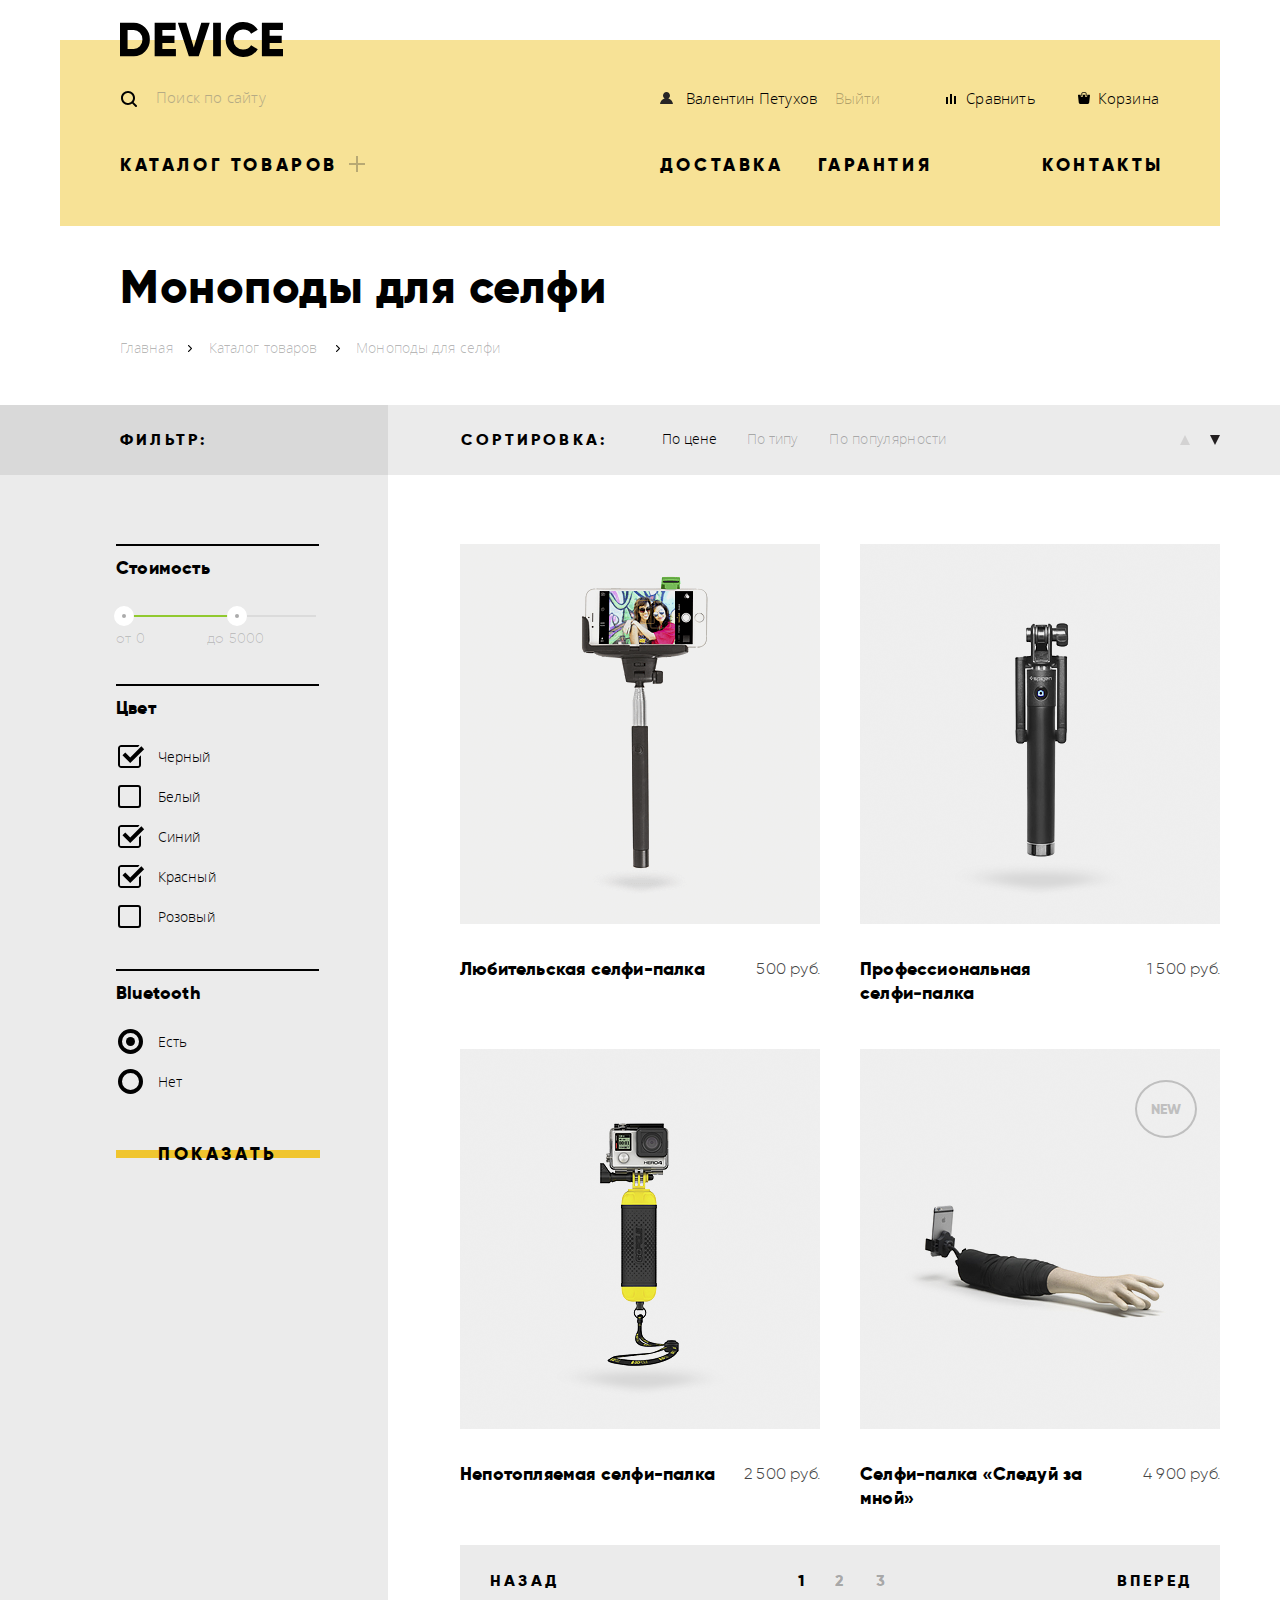
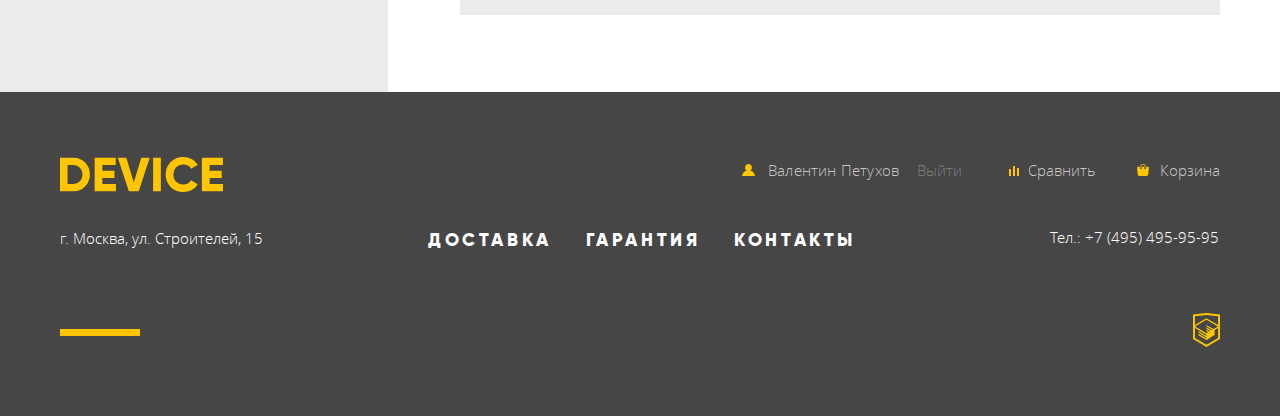
==== commit 7fefe64e: "Перед второй проверкой." ====
--- a/inner.html
+++ b/inner.html
@@ -5,7 +5,7 @@
   <meta name="format-detection" content="telephone=no">
   <title>Каталог</title>
   <link rel="stylesheet" href="css/normalize.min.css">
-  <link rel="stylesheet" href="css/style.css">
+  <link rel="stylesheet" href="css/style.min.css">
 </head>
 <body class="inner-page">
   <div class="wrapper">
@@ -14,8 +14,7 @@
       <div class="container">
         <div class="search-container">
           <label class="visually-hidden" for="search">Поиск по сайту</label>
-          <input class="search" id="search" type="search" placeholder="Поиск по сайту"><!--
-					--><a href="#" class="search-button">Найти</a>
+          <input class="search" id="search" type="search" placeholder="Поиск по сайту"><!----><a href="#" class="search-button">Найти</a>
         </div>
         <div class="container-1">
           <ul class="user-list">
@@ -61,9 +60,26 @@
       </ul>
     </div>
     <div class="fc-back">
-      <div class="fc-container">
+      <div class="wrapper">
+        <span class="section-title filter-title">Фильтр:</span>
+        <div class="sort-container">
+          <h2 class="section-title sort-title">Сортировка:</h2>
+          <ul class="sort-list">
+            <li><a class="sort-text sort-current">По цене</a></li>
+            <li><a class="sort-text">По типу</a></li>
+            <li><a class="sort-text sort-text-last">По популярности</a></li>
+          </ul>
+          <div class="arrow-container">
+            <a href="#" class="arrow">Отсортировать по возрастанию</a>
+            <a href="#" class="arrow arrow-down cur-arrow">Отсортировать по убыванию</a>
+          </div>
+        </div>
+      </div>
+    </div>
+    <div class="fc-container-back">
+      <div class="fc-container wrapper">
         <section class="filter">
-          <h2 class="section-title filter-title">Фильтр:</h2>
+          <h2 class="visually-hidden">Фильтр:</h2>
           <form class="filter-form" action="https://echo.htmlacademy.ru" method="POST">
             <fieldset>
               <legend class="form-legend">Стоимость</legend>
@@ -119,18 +135,6 @@
         </section>
         <section class="products">
           <h2 class="visually-hidden">Каталог</h2>
-          <div class="sort-container">
-            <h2 class="section-title sort-title">Сортировка:</h2>
-            <ul class="sort-list">
-              <li sort-current">По цене</a></li>
-              <li><a class="sort-text">По типу</a></li>
-              <li><a class="sort-text">По популярности</a></li>
-            </ul>
-            <div class="arrow-container">
-              <a href="#" class="arrow">Отсортировать по возрастанию</a>
-              <a href="#" class="arrow arrow-down cur-arrow">Отсортировать по убыванию</a>
-            </div>
-          </div>
           <ul class="products-list">
             <li class="products-list-item">
               <img src="img/item-1.png" alt="Любительская селфи-палка" width="360" height="380">
@@ -158,8 +162,8 @@
               <img src="img/item-3.png" alt="Непотопляемая селфи-палка" width="360" height="380">
               <p>
                 <a href="#" class="product-name">Непотопляемая селфи-палка</a>
-								<span class="price">2 500 руб.</span>
-							</p>
+                <span class="price">2 500 руб.</span>
+              </p>
               <div class="hover-overlay">
                 <a href="#" class="stylized-elem">В корзину</a>
                 <a href="#" class="hover-overlay-text">Добавить к сравнению</a>
@@ -220,8 +224,7 @@
           <li><a href="#" class="social-item inst">Мы в Instagram</a></li>
           <li><a href="#" class="social-item tw">Мы в Twitter</a></li>
         </ul>
-        <a href="https://htmlacademy.ru/intensive/htmlcss" class="academy-logo"><img src="img/logo-html.svg" alt="Логотип HTML Academy"
-            width="27" height="35"></a>
+        <a href="https://htmlacademy.ru/intensive/htmlcss" class="academy-logo"><img src="img/logo-html.svg" alt="Логотип HTML Academy" width="27" height="35"></a>
       </div>
     </div>
   </footer>
--- a/css/style.min.css
+++ b/css/style.min.css
@@ -0,0 +1 @@
+@font-face{font-family:"gilroyextrabold";src:url(../fonts/gilroy/gilroyextrabold-webfont.woff2) format("woff2"),url(../fonts/gilroy/gilroyextrabold-webfont.woff) format("woff");font-weight:400;font-style:normal}@font-face{font-family:"gilroylight";src:url(../fonts/gilroy/gilroylight-webfont.woff2) format("woff2"),url(../fonts/gilroy/gilroylight-webfont.woff) format("woff");font-weight:400;font-style:normal}@font-face{font-family:"open_sanslight";src:url(../fonts/sans/opensans-light-webfont.woff2) format("woff2"),url(../fonts/sans/opensans-light-webfont.woff) format("woff");font-weight:400;font-style:normal}@font-face{font-family:"open_sansregular";src:url(../fonts/sans/opensans-regular-webfont.woff2) format("woff2"),url(../fonts/sans/opensans-regular-webfont.woff) format("woff");font-weight:400;font-style:normal}@-webkit-keyframes shake{0%,100%{-webkit-transform:translateX(0);transform:translateX(0)}10%,30%,50%,70%,90%{-webkit-transform:translateX(10px);transform:translateX(10px)}20%,40%,60%,80%{-webkit-transform:translateX(-10px);transform:translateX(-10px)}}@keyframes shake{0%,100%{-webkit-transform:translateX(0);transform:translateX(0)}10%,30%,50%,70%,90%{-webkit-transform:translateX(10px);transform:translateX(10px)}20%,40%,60%,80%{-webkit-transform:translateX(-10px);transform:translateX(-10px)}}@-webkit-keyframes writeus-reveal{0%{-webkit-transform:translateY(2000px);transform:translateY(2000px)}100%{-webkit-transform:translateY(0);transform:translateY(0)}}@keyframes writeus-reveal{0%{-webkit-transform:translateY(2000px);transform:translateY(2000px)}100%{-webkit-transform:translateY(0);transform:translateY(0)}}@-webkit-keyframes map-reveal{0%{-webkit-transform:translateX(-2000px);transform:translateX(-2000px)}60%{-webkit-transform:translateX(0);transform:translateX(0)}80%{-webkit-transform:translateX(-30px);transform:translateX(-30px)}100%{-webkit-transform:translateX(0);transform:translateX(0)}}@keyframes map-reveal{0%{-webkit-transform:translateX(-2000px);transform:translateX(-2000px)}60%{-webkit-transform:translateX(0);transform:translateX(0)}80%{-webkit-transform:translateX(-30px);transform:translateX(-30px)}100%{-webkit-transform:translateX(0);transform:translateX(0)}}img{max-width:100%;height:auto}a{text-decoration:none}.visually-hidden{position:absolute;width:1px;height:1px;margin:-1px;padding:0;border:0;white-space:nowrap;-webkit-clip-path:inset(100%);clip-path:inset(100%);clip:rect(0 0 0 0);overflow:hidden}.wrapper{width:1160px;margin:0 auto;padding:0 20px}.index-body,.inner-page{width:100%;margin:0;padding:0;font-family:"open_sanslight","Arial",sans-serif;font-size:15px;line-height:30px;font-weight:300;color:#464646;background-color:#fff}.index-header{position:relative;min-height:120px;margin-top:40px;margin-bottom:15px;padding:0 60px;padding-top:35px;padding-bottom:31px}.index-body .header-back{background-image:-webkit-linear-gradient(top,#f7e296 40px,#f7e296 299px,transparent 299px);background-image:-o-linear-gradient(top,#f7e296 40px,#f7e296 299px,transparent 299px);background-image:linear-gradient(to bottom,#f7e296 40px,#f7e296 299px,transparent 299px);background-clip:content-box}.logo{position:absolute;top:-18px;left:60px}.logo:hover,.logo:focus{opacity:.6;outline:none}.logo:active{opacity:.3}.index-header .container{display:-webkit-box;display:-ms-flexbox;display:flex;-webkit-box-align:center;-ms-flex-align:center;align-items:center;margin-bottom:28px}.container-1{display:-webkit-box;display:-ms-flexbox;display:flex;-ms-flex-wrap:wrap;flex-wrap:wrap;width:507px;margin-left:auto}.search-container{position:relative}.search{-webkit-box-sizing:border-box;box-sizing:border-box;position:relative;width:440px;height:46px;padding:6px 36px;padding-right:100px;font-family:inherit;font-size:15px;line-height:30px;font-weight:inherit;letter-spacing:.2px;color:#000;background:url(../img/search.svg) 1px 16px no-repeat,transparent;border:none;border-bottom:2px solid transparent}.search::-webkit-input-placeholder{opacity:.5}.search:-ms-input-placeholder{opacity:.5}.search::-moz-placeholder{opacity:.5}.search:-moz-placeholder{opacity:.5}.search:hover::-webkit-input-placeholder{opacity:1}.search:hover:-ms-input-placeholder{opacity:1}.search:hover::-moz-placeholder{opacity:1}.search:hover:-moz-placeholder{opacity:1}.search-button{position:absolute;bottom:0;right:0;visibility:hidden;display:inline-block;padding:7px 19px;vertical-align:middle;color:#000;background:transparent;border:2px solid #000;border-bottom-color:transparent}.search:focus{border-color:#000;outline:none}.search:focus+.search-button{visibility:visible}.search-button:hover{color:#fff;background:#000}.search-button:active{color:rgba(255,255,255,.3);background:#000}.compare{position:relative;padding:7px 0 7px 20px;font-weight:300;letter-spacing:.2px;color:#000}.inner-page .compare{margin-left:61px}.compare::before{content:"";position:absolute;top:18px;left:0;width:10px;height:10px;background:url(../img/compare.svg) no-repeat}.enter{position:relative;margin-right:217px;padding:7px 0 7px 33px;font-weight:300;letter-spacing:.2px;color:#000}.enter::before{content:"";position:absolute;top:16px;left:7px;width:13px;height:12px;background:url(../img/user.svg) no-repeat}.cart{font:inherit;position:relative;margin-left:auto;padding:7px 1px 7px 20px;font-weight:300;letter-spacing:.2px;color:#000}.cart::before{content:"";position:absolute;top:16px;left:0;width:12px;height:12px;background:url(../img/cart.svg) no-repeat}.container-1 .compare:hover,.container-1 .cart:hover,.container-1 .enter:hover,.container-1 .compare:focus,.container-1 .cart:focus,.container-1 .enter:focus{color:rgba(0,0,0,.6);outline:none}.container-1 .compare:hover::before,.container-1 .cart:hover::before,.container-1 .enter:hover::before,.container-1 .compare:focus::before,.container-1 .cart:focus::before,.container-1 .enter:focus::before{opacity:.6;outline:none}.container-1 .compare:active,.container-1 .cart:active,.container-1 .enter:active{color:rgba(0,0,0,.3)}.container-1 .compare:active::before,.container-1 .cart:active::before,.container-1 .enter:active::before{opacity:.3}.nav-list{display:-webkit-box;display:-ms-flexbox;display:flex;-webkit-box-pack:justify;-ms-flex-pack:justify;justify-content:space-between;margin:0;padding:0;padding-top:1px;list-style:none}.nav-item>a{margin:0;padding:0;font-family:"gilroyextrabold","Arial",sans-serif;font-size:18px;line-height:24px;font-weight:800;letter-spacing:3.6px;text-transform:uppercase;color:#000}.nav-list .nav-item:nth-child(2){margin-left:270px;margin-right:18px}.nav-list .nav-item:last-child{margin-left:94px;margin-right:-4px}.nav-list .first-link{position:relative;padding-right:36px;cursor:pointer}.nav-list .first-link::before{content:"";position:absolute;top:8px;right:9px;width:16px;height:2px;background-color:#b8a974}.nav-list .first-link::after{content:"";position:absolute;top:8px;right:9px;width:16px;height:2px;background-color:#b8a974;-webkit-transform:rotate(90deg);-ms-transform:rotate(90deg);transform:rotate(90deg)}.nav-list .nav-item{position:relative}.catalog-container{-webkit-box-sizing:border-box;box-sizing:border-box;display:none;-ms-flex-wrap:wrap;flex-wrap:wrap;position:absolute;top:39px;left:-60px;width:1160px;margin:0;padding:8px 59px 33px 59px;background:#f7e296;z-index:10}.catalog-container-show{display:-webkit-box;display:-ms-flexbox;display:flex}.catalog-list{min-width:144px;margin:0;margin-right:58px;padding:0;list-style:none}.catalog-list a{margin:0;padding:0;font-size:15px;line-height:36px;font-weight:300;letter-spacing:.2px;color:#000;text-transform:none}.nav-list a:hover,.nav-list a:focus{color:rgba(0,0,0,.6);outline:none}.nav-list a:active{color:rgba(0,0,0,.3)}.slider{min-height:486px;margin-bottom:93px}.slider-list{margin:0;padding:0}.slider-item{display:none;-webkit-box-pack:justify;-ms-flex-pack:justify;justify-content:space-between;-webkit-box-align:start;-ms-flex-align:start;align-items:flex-start;padding:0 60px}.slider-item:first-child .slider-img{margin-left:30px;margin-top:-12px}.slider-item:nth-child(2) .slider-img{margin-left:56px}.slider-item:last-child .slider-img{padding-top:53px}.slider-item:last-child{padding-left:31px}.slider-content{position:relative;width:500px}.slider-content::before{content:"";position:absolute;top:24px;left:0;width:100px;height:7px;background-color:#fff}.slide-number{position:absolute;top:-25px;right:-13px;margin:0;padding:0;font-family:"gilroyextrabold","Arial",sans-serif;font-size:179px;line-height:179px;font-weight:800;letter-spacing:1.8px;color:#fff}.slider-indicator{-webkit-box-sizing:border-box;box-sizing:border-box;display:inline-block;position:relative;width:12px;height:12px;font-size:0;vertical-align:middle;background:#fff;border:1px solid #000;border-radius:50%;cursor:pointer}#slide-1:checked~.slider-list .slider-indicator:nth-child(1)::before,#slide-2:checked~.slider-list .slider-indicator:nth-child(2)::before,#slide-3:checked~.slider-list .slider-indicator:nth-child(3)::before{content:"";position:absolute;top:2px;left:2px;width:4px;height:4px;background:transparent;border:1px solid #000;border-radius:50%}#slide-1:checked~.slider-list .slider-item:nth-child(1),#slide-2:checked~.slider-list .slider-item:nth-child(2),#slide-3:checked~.slider-list .slider-item:nth-child(3){display:-webkit-box;display:-ms-flexbox;display:flex}.slider-indicator:not(:last-child){margin-right:17px}.lead-text{position:relative;width:520px;margin:0;margin-top:67px;margin-bottom:18px;padding:0;font-family:"gilroyextrabold","Arial",sans-serif;font-size:47px;line-height:56px;font-weight:800;letter-spacing:.5px;color:#000}.slider-text{width:490px;margin:0;margin-bottom:43px;margin-left:-2px;padding:0;font:inherit;letter-spacing:.2px}.slider-item:nth-child(2) .slider-text{width:450px}.slider-item:last-child .slider-text{width:465px}.slider-custom{display:-webkit-box;display:-ms-flexbox;display:flex;-webkit-box-align:center;-ms-flex-align:center;align-items:center}.slider-custom .slider-controls{margin-left:auto;margin-top:-4px;padding-right:23px}.slider-tabl-row:first-child{font-family:"gilroylight","Arial",sans-serif;font-size:36px;line-height:48px;font-weight:300;letter-spacing:.4px;color:#000}.slider-tabl{margin-top:48px;margin-left:-2px}.slider-tabl td{margin:0;padding:0;padding-bottom:5px}.slider-tabl-row:last-child{font-size:13px;line-height:20px;font-weight:300;letter-spacing:.1px}.slider-tabl-row td:first-child,.slider-tabl-row td:last-child{min-width:155px}.slider-tabl-row td:nth-child(2){width:140px}.catalog{display:-webkit-box;display:-ms-flexbox;display:flex;-ms-flex-wrap:wrap;flex-wrap:wrap;margin:0;margin-bottom:46px;padding:0;list-style:none}.catalog .catalog-item{position:relative;width:160px;margin-right:40px;margin-bottom:35px}.catalog-item .catalog-img{display:inline-block;position:relative;width:160px;min-height:160px;margin:0;margin-bottom:33px;padding:0;vertical-align:middle;background:#f7e296}.catalog .catalog-item:nth-child(6n){margin-right:0}.catalog-item .catalog-name{display:inline-block;margin:0;padding:0;font-family:"gilroyextrabold","Arial",sans-serif;font-size:18px;line-height:24px;font-weight:800;letter-spacing:.2px;vertical-align:top;color:#000}.catalog-item:nth-child(2) .catalog-name{width:120px}.catalog-item .catalog-img::before{content:"";position:absolute;top:0;left:0;width:160px;height:160px}.catalog-item:nth-child(1) .catalog-img::before{content:"";background:url(../img/popular-1.png) center center no-repeat}.catalog-item:nth-child(2) .catalog-img::before{content:"";background:url(../img/popular-2.png) center bottom no-repeat}.catalog-item:nth-child(3) .catalog-img::before{content:"";background:url(../img/popular-3.png) center center no-repeat}.catalog-item:nth-child(4) .catalog-img::before{content:"";background:url(../img/popular-4.png) center center no-repeat}.catalog-item:nth-child(5) .catalog-img::before{content:"";background:url(../img/popular-5.png) center center no-repeat}.catalog-item:nth-child(6) .catalog-img::before{content:"";background:url(../img/poppular-6.png) center center no-repeat}.catalog-wrapper-link:hover,.catalog-wrapper-link:focus{outline:none}.catalog-wrapper-link:hover .catalog-img,.catalog-wrapper-link:focus .catalog-img{background-color:#f0c52e;outline:none}.catalog-wrapper-link:active .catalog-img{background-color:#f0c52e}.catalog-wrapper-link:active .catalog-img::before{opacity:.2}.catalog-wrapper-link:active .catalog-name{opacity:.2}.service{min-height:388px;margin-bottom:94px}.service-back{padding-bottom:69px;background:-webkit-linear-gradient(top,transparent 100px,#e5e5e5 100px);background:-o-linear-gradient(top,transparent 100px,#e5e5e5 100px);background:linear-gradient(to bottom,transparent 100px,#e5e5e5 100px)}.service .wrapper{display:-webkit-box;display:-ms-flexbox;display:flex}.service-slider{-webkit-box-sizing:border-box;box-sizing:border-box;width:284px;margin:0;padding:80px 0 46px 0;border-right:7px solid #000;list-style:none}.service-slider .service-slider-item{margin:0;margin-bottom:24px;padding:0}.service-slider .service-slider-item:nth-child(2){margin-bottom:25px}.service-label{display:inline-block;position:relative;min-width:160px;margin:0;padding:0;padding:9px 0 7px 0;font-family:"gilroyextrabold","Arial",sans-serif;font-size:18px;line-height:24px;font-weight:800;letter-spacing:3.6px;text-align:center;text-transform:uppercase;vertical-align:middle;background:transparent;color:#000;cursor:pointer;z-index:1}.service-label::before,.service-label::after{content:"";position:absolute;top:16px;bottom:0;left:0;width:100%;height:8px;background:#f0c52e;-webkit-transition:top 0.1s linear,height 0.1s linear;-o-transition:top 0.1s linear,height 0.1s linear;transition:top 0.1s linear,height 0.1s linear;z-index:-1}.service-label:hover::before{top:0;height:20px}.service-label:hover::after{top:20px;height:20px}.service-label:active{color:rgba(0,0,0,.3)}.toggle-1:checked~.service-slider label[for="delivery"]{background:transparent;color:#f7e184}.toggle-1:checked~.service-slider li:nth-child(1){background-color:#000}.toggle-2:checked~.service-slider label[for="warranty"]{background:transparent;color:#f7e184}.toggle-2:checked~.service-slider li:nth-child(2){background-color:#000}.toggle-3:checked~.service-slider label[for="credit"]{background:transparent;color:#f7e184}.toggle-3:checked~.service-slider li:nth-child(3){background-color:#000}.toggle-1:checked~.service-slider label[for="delivery"]::before,.toggle-1:checked~.service-slider label[for="delivery"]::after,.toggle-2:checked~.service-slider label[for="warranty"]::before,.toggle-2:checked~.service-slider label[for="warranty"]::after,.toggle-3:checked~.service-slider label[for="credit"]::before,.toggle-3:checked~.service-slider label[for="credit"]::after{background-color:transparent}.service-slide{display:none;width:760px;margin:0;margin-left:auto;padding:0;padding-top:74px}.title{margin:0;margin-bottom:30px;margin-left:1px;padding:0;font-family:"gilroyextrabold","Arial",sans-serif;font-size:47px;line-height:48px;font-weight:800;letter-spacing:.5px;color:#000}.service-slide .service-text{width:450px;margin:0;padding:0;font-size:15px;line-height:30px;letter-spacing:.2px;color:#464646}.service-slide-3 .service-text{width:435px}.service-slide-1{background:url(../img/delivery.png) 558px 85px no-repeat}.service-slide-2{background:url(../img/warranty.png) 541px 61px no-repeat}.service-slide-3{background:url(../img/credit.png) 535px 60px no-repeat}.toggle-1:checked~.service-slide-1,.toggle-2:checked~.service-slide-2,.toggle-3:checked~.service-slide-3{display:block}.partners-list{display:-webkit-box;display:-ms-flexbox;display:flex;-webkit-box-pack:justify;-ms-flex-pack:justify;justify-content:space-between;-ms-flex-wrap:wrap;flex-wrap:wrap;margin:0;margin-bottom:91px;padding:0;list-style:none}.partners-list a{display:block;width:260px;height:100px}.partners-list a:focus{outline:none}.partners-list .partners-list-item:nth-child(1):hover,.partners-list-item:nth-child(1) a:focus{background:url(../img/logo-1.png) 0 0 no-repeat}.partners-list .partners-list-item:nth-child(2):hover,.partners-list-item:nth-child(2) a:focus{background:url(../img/logo-2.png) 0 0 no-repeat}.partners-list .partners-list-item:nth-child(3):hover,.partners-list-item:nth-child(3) a:focus{background:url(../img/logo-3.png) 0 0 no-repeat}.partners-list .partners-list-item:nth-child(4):hover,.partners-list-item:nth-child(4) a:focus{background:url(../img/logo-4.png) 0 0 no-repeat}.partners-list-item .partners-img:hover,.partners-list-item .partners-img:focus{opacity:0}.info-container{position:relative;display:-webkit-box;display:-ms-flexbox;display:flex}.info-container .title{margin-bottom:42px;margin-left:-2px}.about{position:relative;width:475px;padding-top:55px}.about::before{content:"";position:absolute;top:2px;left:0;width:80px;height:7px;background-color:#000}.text{margin:0;margin-bottom:30px;margin-left:-1px;padding:0;font-size:15px;line-height:30px;font-weight:300;letter-spacing:normal;color:#464646}.about .text:first-of-type{width:470px}.about .text:last-of-type{width:475px}.delserv-list{margin:66px 0 54px 0;padding:0;list-style:none}.delserv-list li{position:relative;margin:0;padding:0;padding-left:36px}.delserv-list li::before{content:"";position:absolute;top:16px;left:1px;width:8px;height:8px;background-color:#e6e6e6;border-radius:50%}.delserv-list li::after{content:"";position:absolute;top:18px;left:3px;width:4px;height:4px;background-color:#fff;border-radius:50%}.delserv-list .bold-text{font-family:"gilroyextrabold","Arial",sans-serif;font-size:16px;line-height:40px;font-weight:800;color:#000}.stylized-elem{position:relative;display:inline-block;min-width:263px;margin:0;padding:0;padding:8px 0;font-family:"gilroyextrabold","Arial",sans-serif;font-size:18px;line-height:24px;font-weight:800;letter-spacing:3.6px;text-align:center;text-transform:uppercase;vertical-align:middle;color:#000;background:transparent;border:none;cursor:pointer;z-index:1}.stylized-elem:hover,.stylized-elem:focus{outline:none}.stylized-elem::before,.stylized-elem::after{content:"";position:absolute;top:16px;bottom:0;left:0;width:100%;height:8px;background:#f0c52e;-webkit-transition:top 0.1s linear,height 0.1s linear;-o-transition:top 0.1s linear,height 0.1s linear;transition:top 0.1s linear,height 0.1s linear;z-index:-1}.stylized-elem:hover::before{top:0;height:20px}.stylized-elem:focus::before{top:0;height:20px}.stylized-elem:hover::after,.stylized-elem:focus::after{top:20px;height:20px}.stylized-elem:active{color:rgba(0,0,0,.3)}.slider-item .stylized-elem{min-width:223px}.form-writeus .stylized-elem{min-width:200px}.filter-form .stylized-elem{min-width:204px}.hover-overlay .stylized-elem{margin:0 auto;min-width:200px}.contacts{position:relative;width:560px;margin-bottom:82px;margin-left:auto;padding-top:55px}.contacts::before{content:"";position:absolute;top:2px;left:0;width:80px;height:7px;background-color:#000}.contacts .text:last-of-type{margin-bottom:39px}.minimap{display:block;width:560px;height:222px;margin-bottom:69px;cursor:pointer}.modal{display:none;-webkit-box-sizing:border-box;box-sizing:border-box;position:absolute;-webkit-box-shadow:0 8px 16px -10px rgba(0,0,0,.8);box-shadow:0 8px 16px -10px rgba(0,0,0,.8);z-index:10}.modal-show{display:block}.modal-writeus.modal-show{-webkit-animation-name:writeus-reveal;animation-name:writeus-reveal;-webkit-animation-duration:.6s;animation-duration:.6s}.modal-writeus.modal-error{-webkit-animation-name:shake;animation-name:shake;-webkit-animation-duration:.5s;animation-duration:.5s}.modal-writeus{position:fixed;top:35px;left:50%;width:960px;margin:0;margin-left:-480px;padding:79px 100px;padding-top:90px;background:#fff}.modal-close{position:absolute;top:22px;right:22px;width:55px;height:55px;margin:0;padding:0;font-size:0;background-color:#f7e296;border:none;border-radius:50%;cursor:pointer}.modal-close::before{content:"";position:absolute;top:27px;left:17px;width:22px;height:2px;background-color:#fff;-webkit-transform:rotate(45deg);-ms-transform:rotate(45deg);transform:rotate(45deg)}.modal-close::after{content:"";position:absolute;top:27px;left:17px;width:22px;height:2px;background-color:#fff;-webkit-transform:rotate(-45deg);-ms-transform:rotate(-45deg);transform:rotate(-45deg)}.modal-close:hover,.modal-close:focus{background-color:#f0c52e;outline:none}.modal-close:active{opacity:.3}.form-container{display:-webkit-box;display:-ms-flexbox;display:flex;-webkit-box-pack:justify;-ms-flex-pack:justify;justify-content:space-between}.form-column{width:360px}.form-label{margin:0;padding:0;font-family:"gilroyextrabold","Arial",sans-serif;font-size:18px;line-height:24px;font-weight:800;color:#000}.form-input{-webkit-box-sizing:border-box;box-sizing:border-box;width:360px;margin:0;margin-bottom:31px;margin-top:5px;padding:15px 20px;font-family:"open_sansregular","Arial",sans-serif;;font-size:14px;line-height:18px;font-weight:400;color:#464646;background-color:#f2f2f2;border:none}.form-letter{-webkit-box-sizing:border-box;box-sizing:border-box;width:100%;min-height:155px;margin:0;margin-bottom:30px;margin-top:5px;padding:15px 20px;font-family:inherit;font-size:14px;line-height:18px;font-weight:400;color:#464646;background-color:#f2f2f2;border:none;resize:none;overflow:auto}.form-input:hover,.form-letter:hover{background-color:#ebebeb}.form-input:focus,.form-letter:focus{background-color:#fff;outline:3px solid #f7e296}.form-input:invalid{background-color:#f6dada}.modal-map{position:fixed;top:35px;left:50%;margin:0;margin-left:-480px;padding:0;width:960px;height:560px;background-image:url(../img/map-big.png) no-repeat;background-color:#e5e5e5;overflow:hidden}.modal-map.modal-show{-webkit-animation-name:map-reveal;animation-name:map-reveal;-webkit-animation-duration:.8s;animation-duration:.8s}.modal-map iframe{border:none}.footer{padding:65px 0;padding-bottom:60px;background-color:#464646}.footer .wrapper{display:-webkit-box;display:-ms-flexbox;display:flex;-webkit-box-pack:justify;-ms-flex-pack:justify;justify-content:space-between;-webkit-box-orient:vertical;-webkit-box-direction:normal;-ms-flex-direction:column;flex-direction:column}.top-row{display:-webkit-box;display:-ms-flexbox;display:flex;-ms-flex-wrap:wrap;flex-wrap:wrap;-webkit-box-pack:justify;-ms-flex-pack:justify;justify-content:space-between;margin-bottom:26px}.footer-container{display:-webkit-box;display:-ms-flexbox;display:flex;-webkit-box-pack:justify;-ms-flex-pack:justify;justify-content:space-between;min-width:326px;margin-top:-5px}.enter-list{margin:0;padding:0;list-style:none}.enter-footer{position:relative;padding-left:27px;line-height:36px;font-weight:300;color:rgba(255,255,255,.7)}.compare-footer{position:relative;padding-left:23px;line-height:36px;font-weight:300;color:rgba(255,255,255,.7)}.cart-footer{position:relative;padding-left:26px;line-height:36px;font-weight:300;color:rgba(255,255,255,.7)}.enter-footer::before{content:"";position:absolute;top:4px;left:1px;width:13px;height:12px;background:url(../img/user-footer.svg) no-repeat}.compare-footer::before{content:"";position:absolute;top:14px;left:4px;width:10px;height:10px;background:url(../img/compare-footer.svg) no-repeat}.cart-footer::before{content:"";position:absolute;top:12px;left:3px;width:12px;height:12px;background:url(../img/cart-footer.svg) no-repeat}.footer-text{margin:0;font:inherit;font-style:normal;font-weight:300;color:#fff}.compare-footer:hover,.cart-footer:hover,.enter-footer:hover,.compare-footer:focus,.cart-footer:focus,.enter-footer:focus{color:#fff;outline:none}.compare-footer:hover::before,.cart-footer:hover::before,.enter-footer:hover::before,.compare-footer:focus::before,.cart-footer:focus::before,.enter-footer:focus::before{opacity:.6;outline:none}.compare-footer:active,.cart-footer:active,.enter-footer:active{color:rgba(255,255,255,.3)}.compare-footer:active::before,.cart-footer:active::before,.enter-footer:active::before{opacity:.3}.center-row{display:-webkit-box;display:-ms-flexbox;display:flex;-webkit-box-align:center;-ms-flex-align:center;align-items:center;-ms-flex-wrap:wrap;flex-wrap:wrap;margin-bottom:53px}.center-row address{margin-top:-6px}.tel{margin-left:auto;margin-top:-8px;padding-right:1px;x-ms-format-detection:none}.footer-nav{display:-webkit-box;display:-ms-flexbox;display:flex;-webkit-box-pack:justify;-ms-flex-pack:justify;justify-content:space-between;width:428px;margin:0;margin-top:-2px;margin-left:165px;padding:0;list-style:none}.footer-nav a{font-family:"gilroyextrabold","Arial",sans-serif;font-size:18px;line-height:24px;font-weight:800;letter-spacing:3.6px;text-transform:uppercase;color:#fff}.footer-nav a:hover,.footer-nav a:focus{opacity:.5;outline:none}.footer-nav a:active{opacity:.3}.bottom-row{display:-webkit-box;display:-ms-flexbox;display:flex;-ms-flex-wrap:wrap;flex-wrap:wrap;-webkit-box-align:center;-ms-flex-align:center;align-items:center;margin:0;padding:0}.line{width:80px;height:7px;background:#ffc600}.social-list{display:-webkit-box;display:-ms-flexbox;display:flex;-webkit-box-pack:justify;-ms-flex-pack:justify;justify-content:space-between;width:143px;margin:0;margin-left:428px;padding:0;list-style:none}.social-item{display:block;width:32px;height:32px;font-size:0;border-radius:50%;opacity:.3}.social-item:hover,.social-item:focus{opacity:.6;outline:none}.social-item:active{opacity:.1}.fb{background:url(../img/facebook.png) center center no-repeat}.inst{background:url(../img/instagram.png) center center no-repeat}.tw{background:url(../img/twitter.png) center center no-repeat}.inner-page .footer-container{min-width:485px}.footer .user-list{margin-top:3px;padding-top:0}.footer .user-name::before{background:url(../img/user-footer.svg) no-repeat}.footer .logout{color:rgba(255,255,255,.3)}.footer .logout:hover,.footer .logout:focus{color:#fff;outline:none}.footer .logout:active{color:rgba(255,255,255,.6)}.footer .user-name{color:rgba(255,255,255,.7)}.footer-logo:hover,.footer-logo:focus{opacity:.6;outline:none}.footer-logo:active{opacity:.3}.academy-logo{margin-left:auto;margin-top:5px}.academy-logo:hover,.academy-logo:focus{opacity:.6;outline:none}.academy-logo:active{opacity:.3}.inner-header{position:relative;min-height:120px;margin-top:40px;padding:0 60px;padding-top:35px;padding-bottom:31px;background-color:#f7e296}.inner-header .container{display:-webkit-box;display:-ms-flexbox;display:flex;-webkit-box-align:center;-ms-flex-align:center;align-items:center;margin-bottom:28px}.user-list{display:-webkit-box;display:-ms-flexbox;display:flex;min-width:225px;margin:0;padding:5px 0;padding-top:7px;padding-right:5px;list-style:none}.user-name{display:inline-block;position:relative;padding:0 5px 0 33px;letter-spacing:.2px;vertical-align:top;color:#000}.user-name::before{content:"";position:absolute;top:9px;left:7px;width:13px;height:12px;background:url(../img/user.svg) no-repeat}.user-name:hover,.user-name:focus{opacity:.6;outline:none}.user-name:active{opacity:.3}.logout{margin-left:13px;color:rgba(0,0,0,.3)}.logout:hover,.logout:focus{color:#000;outline:none}.logout:active{color:rgba(0,0,0,.6)}.page-title{margin:38px 0;margin-bottom:20px;margin-left:60px;padding:0;font-family:"gilroyextrabold","Arial",sans-serif;font-size:47px;line-height:48px;font-weight:800;letter-spacing:.5px;color:#000}.breadcrumbs{display:-webkit-box;display:-ms-flexbox;display:flex;margin:0;margin-bottom:43px;margin-left:60px;padding:0;list-style:none}.breadcrumbs li:not(:last-child){position:relative;margin:0;margin-right:17px;padding:0;padding-right:19px}.breadcrumbs li:not(:last-child)::after{content:"";position:absolute;top:13px;right:0;width:4px;height:7px;background:url(../img/nav-arrow.png) no-repeat}.breadcrumbs li:nth-child(2){margin-right:16px;padding-right:23px}.breadcrumbs-link{margin:0;padding:0;font-size:14px;line-height:24px;font-weight:300;letter-spacing:.1px;color:rgba(0,0,0,.3)}.breadcrumbs a[href]:hover,.breadcrumbs a[href]:focus{color:#7a7a7a;outline:none}.breadcrumbs a[href]:active{opacity:.1}.fc-back{background:-webkit-gradient(linear,left top,right top,color-stop(50%,#d9d9d9),color-stop(50%,#ebebeb));background:-webkit-linear-gradient(left,#d9d9d9 50%,#ebebeb 50%);background:-o-linear-gradient(left,#d9d9d9 50%,#ebebeb 50%);background:linear-gradient(to right,#d9d9d9 50%,#ebebeb 50%)}.fc-back .wrapper{display:-webkit-box;display:-ms-flexbox;display:flex}.fc-container{display:-webkit-box;display:-ms-flexbox;display:flex;min-height:1217px}.fc-container-back{display:-webkit-box;display:-ms-flexbox;display:flex}.fc-container-back .wrapper{padding:0}.fc-container-back::before,.fc-container-back::after{content:"";width:20px;-webkit-box-flex:1;-ms-flex-positive:1;flex-grow:1;-ms-flex-negative:0;flex-shrink:0}.fc-container-back::before{background-color:#ebebeb}.fc-container-back::after{background-color:#fff}.filter{-ms-flex-negative:0;flex-shrink:0;width:328px;margin:0;padding:0;background-color:#ebebeb}.section-title{margin:0;padding:0;font-family:"gilroyextrabold","Arial",sans-serif;font-size:16px;line-height:24px;font-weight:800;letter-spacing:3.2px;text-transform:uppercase;color:#000}.filter-title{-webkit-box-sizing:border-box;box-sizing:border-box;width:328px;padding:23px 0;padding-left:60px;padding-right:179px}.filter-form{width:200px;margin:0;margin-left:56px;padding:0;padding-top:69px}.filter-form fieldset{margin:0;margin-bottom:27px;padding:0;border:none}.filter-form fieldset:first-child{margin-bottom:33px}.filter-form .form-legend{position:relative;margin:0;padding:0;padding-top:12px;font-family:"gilroyextrabold","Arial",sans-serif;font-size:18px;line-height:24px;font-weight:800;letter-spacing:.2px;color:#000}.filter-form .form-legend::before{content:"";position:absolute;top:0;left:0;width:203px;height:2px;background-color:#000}.range-line{position:relative;width:200px;height:2px;margin-top:35px;margin-bottom:4px;background-color:#dbdbdb}.range-toggle{position:absolute;top:-9px;left:0;width:4px;height:4px;background-color:#ababab;border:8px solid #fff;border-radius:50%;cursor:pointer}.range-toggle-min{left:-2px}.range-toggle-max{left:111px}.range-toggle-min:hover,.range-toggle-max:hover{top:-10px;border-width:9px}.bar{width:118px;height:2px;background-color:#91c92f}.price-label{display:inline-block;min-height:24px;font-family:"gilroylight","Arial",sans-serif;;font-size:14px;line-height:24px;font-weight:300;vertical-align:middle;color:rgba(0,0,0,.2)}.price-input{min-height:24px;width:55px;margin-right:10px;padding-left:5px;font:inherit;color:inherit;background:transparent;border:none}.checkbox-list{margin:0;padding:0;padding-top:17px;padding-bottom:5px;list-style:none}.checkbox-list li{margin:0;padding:0}.label-text{position:relative;margin:0;padding:0;padding-left:42px;font-size:14px;line-height:40px;font-weight:300;letter-spacing:.1px;text-align:center;color:#000}.checkbox-list .label-text::before{-webkit-box-sizing:border-box;box-sizing:border-box;content:"";position:absolute;top:-2px;left:2px;width:23px;height:23px;border:2px solid #000;border-radius:3px}.checkbox-list input[type="checkbox"]:checked+.label-text::before{width:27px;height:23px;background:url("data:image/svg+xml,%3Csvg version='1.1' xmlns='http://www.w3.org/2000/svg' xmlns:xlink='http://www.w3.org/1999/xlink' x='0px' y='0px' width='27px' height='23px' viewBox='0 0 27 23' enable-background='new 0 0 27 23' xml:space='preserve'%3E%3Cg id='Layer_1'%3E%3C/g%3E%3Cg id='Layer_2'%3E%3Cg%3E%3Cpolygon points='7.285,7.486 4.456,10.315 12.239,18.098 26.171,4.166 23.343,1.337 12.239,12.439 '/%3E%3Cpath d='M21,20c0,0.542-0.458,1-1,1H3c-0.542,0-1-0.458-1-1V3c0-0.542,0.458-1,1-1h16.908l1.585-1.585C21.051,0.158,20.545,0,20,0 H3C1.35,0,0,1.35,0,3v17c0,1.65,1.35,3,3,3h17c1.65,0,3-1.35,3-3v-9.829l-2,2V20z'/%3E%3C/g%3E%3C/g%3E%3C/svg%3E") no-repeat;border:none}.radio-list{margin:0;padding:0;padding-top:17px;padding-bottom:5px;padding-left:2px;list-style:none}.radio-list .label-text{padding-left:40px}.radio-list .label-text::before{content:"";position:absolute;top:-3px;left:0;width:17px;height:17px;background-color:transparent;border:4px solid #000;border-radius:50%}.radio-list input[type="radio"]:checked+.label-text::after{content:"";position:absolute;top:5px;left:8px;width:9px;height:9px;background-color:#000;border-radius:50%}.filter-form input:focus+.label-text::before,.filter-form input:focus+.label-text::after{opacity:.5;outline:none}.label-text:hover::before,.label-text:hover::after{opacity:.5}.label-text:active::before,.label-text:active::after{opacity:1}.filter-input:disabled+.label-text::before,.filter-input:disabled+.label-text::after{opacity:.3}.products{-ms-flex-negative:0;flex-shrink:0;width:832px}.sort-container{display:-webkit-box;display:-ms-flexbox;display:flex;width:832px;padding:23px 0 22px 0;background:#ebebeb}.sort-title{margin-right:55px;margin-left:73px}.sort-list{display:-webkit-box;display:-ms-flexbox;display:flex;-ms-flex-wrap:wrap;flex-wrap:wrap;width:460px;margin:0;margin-top:-5px;padding:0;list-style:none}.sort-list li{margin-right:30px}.sort-list li:nth-child(2){margin-right:32px}.sort-list .sort-text{font:inherit;font-size:14px;line-height:18px;font-weight:400;letter-spacing:normal;color:rgba(0,0,0,.3);cursor:pointer}.sort-list .sort-text-last{letter-spacing:.3px}.sort-text:hover,.sort-text:focus{color:rgba(0,0,0,.6);outline:none}.sort-text:active{color:#000}.sort-list .sort-current{color:#000}.arrow-container{display:-webkit-box;display:-ms-flexbox;display:flex;-webkit-box-pack:justify;-ms-flex-pack:justify;justify-content:space-between;width:40px;margin-left:auto;padding-top:7px}.arrow{margin:0;padding:0;width:0;height:0;font-size:0;background:transparent;border:none;border-bottom:10px solid #d3d2d2;border-left:5px solid transparent;border-right:5px solid transparent}.arrow-down{margin-left:20px;-webkit-transform:rotate(180deg);-ms-transform:rotate(180deg);transform:rotate(180deg)}.cur-arrow{border-bottom-color:#231f20}.arrow:hover,.arrow:focus{border-bottom-color:#a7a5a6;outline:none}.arrow:active{border-bottom-color:#231f20}.products-list{display:-webkit-box;display:-ms-flexbox;display:flex;-ms-flex-wrap:wrap;flex-wrap:wrap;width:800px;margin:0;margin-left:32px;margin-bottom:35px;padding:0;padding-top:25px;list-style:none}.products-list li{position:relative;width:360px;margin-top:44px;margin-left:40px}.products-list .new::before{content:"NEW";position:absolute;top:31px;right:23px;padding:15px 14px;font-family:"gilroyextrabold","Arial",sans-serif;font-size:14px;line-height:24px;font-weight:400;color:#bfbfbf;background:transparent;border:2px solid #bfbfbf;border-radius:50%}.products-list p{display:-webkit-box;display:-ms-flexbox;display:flex;margin:0;padding:0;padding-top:24px}.product-name{margin:0;padding:0;width:270px;font-family:"gilroyextrabold","Arial",sans-serif;font-size:18px;line-height:24px;font-weight:800;letter-spacing:.2px;color:#000;word-break:normal}.price{margin:0;margin-left:auto;padding:0;font-family:"gilroylight","Arial",sans-serif;font-size:16px;line-height:24px;font-weight:300;letter-spacing:.2px;color:#464646}.hover-overlay{-webkit-box-sizing:border-box;box-sizing:border-box;display:none;-webkit-box-orient:vertical;-webkit-box-direction:normal;-ms-flex-direction:column;flex-direction:column;-webkit-box-pack:center;-ms-flex-pack:center;justify-content:center;position:absolute;top:0;left:0;width:100%;height:380px;padding:0 80px;padding-top:44px;background:rgba(238,238,238,.6)}.products-list-item:hover>.hover-overlay{display:-webkit-box;display:-ms-flexbox;display:flex}.hover-overlay-text{margin:0 auto;margin-top:4px;padding:0;font:inherit;font-size:13px;line-height:36px;font-weight:300;letter-spacing:.1px;text-align:center;color:rgba(0,0,0,.5);background:transparent;border:none;cursor:pointer}.hover-overlay-text:hover,.hover-overlay-text:focus{color:#000;outline:none}.hover-overlay-text:active{color:rgba(0,0,0,.3)}.page-control-container{display:-webkit-box;display:-ms-flexbox;display:flex;-webkit-box-align:center;-ms-flex-align:center;align-items:center;-webkit-box-pack:justify;-ms-flex-pack:justify;justify-content:space-between;width:760px;margin-left:72px;margin-bottom:75px;background:#ebebeb}.page-control-button{margin:0;padding:22px 28px;padding-top:24px;padding-left:30px;font-family:"gilroyextrabold","Arial",sans-serif;font-size:16px;line-height:24px;font-weight:800;letter-spacing:3.2px;text-transform:uppercase;color:#000;background:transparent;border:none;cursor:pointer}.page-control-button:hover,.page-control-button:focus{background:#d9d9d9;outline:none}.page-control-button:active{color:rgba(0,0,0,.3)}.page-control-list{display:-webkit-box;display:-ms-flexbox;display:flex;margin:0;padding:0;padding-left:40px;min-width:90px;list-style:none}.page-control-list li{margin:0;padding-right:28px}.page-control-list .control-text{margin:0;padding:0;font-family:"gilroyextrabold","Arial",sans-serif;font-size:16px;line-height:24px;font-weight:800;letter-spacing:3.2px;color:rgba(0,0,0,.3)}.page-control-list .control-text-current{color:#000}.control-text:hover,.control-text:focus{color:rgba(0,0,0,.6);outline:none}.control-text:active{color:#000}